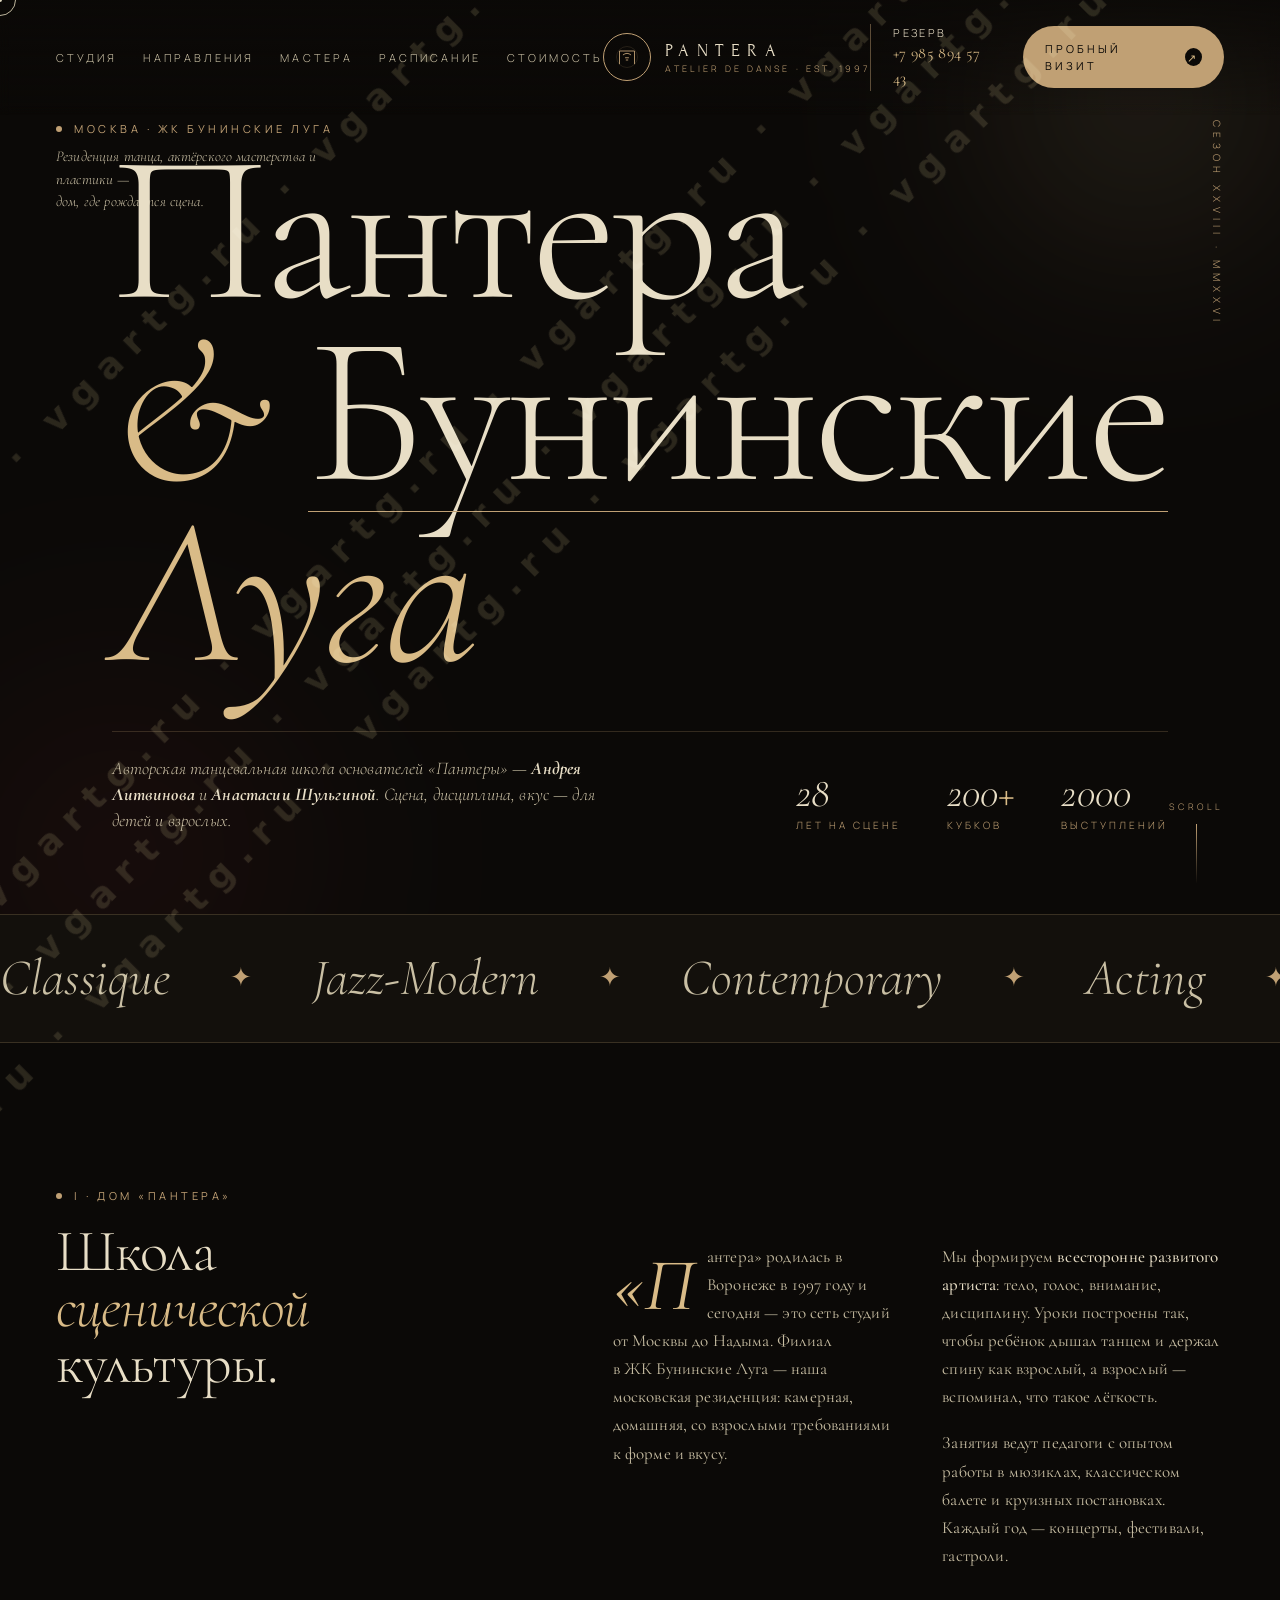
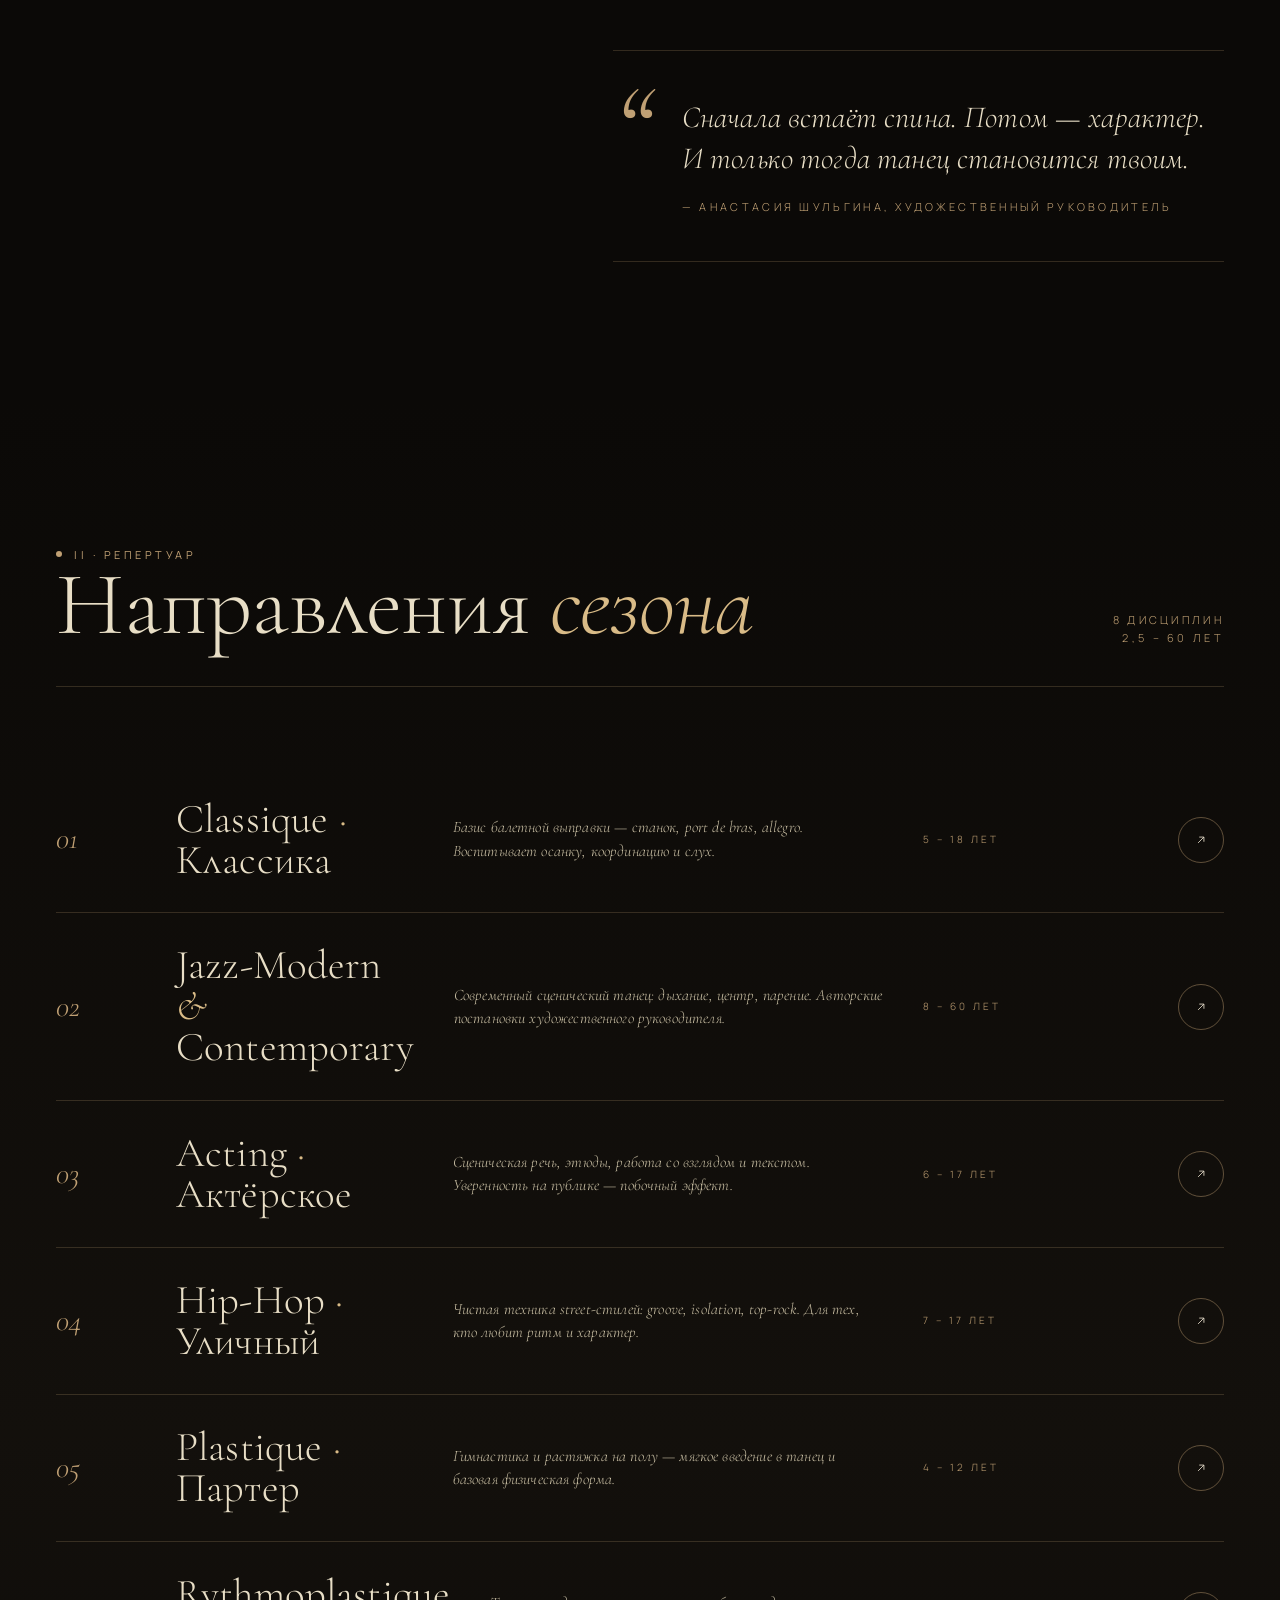
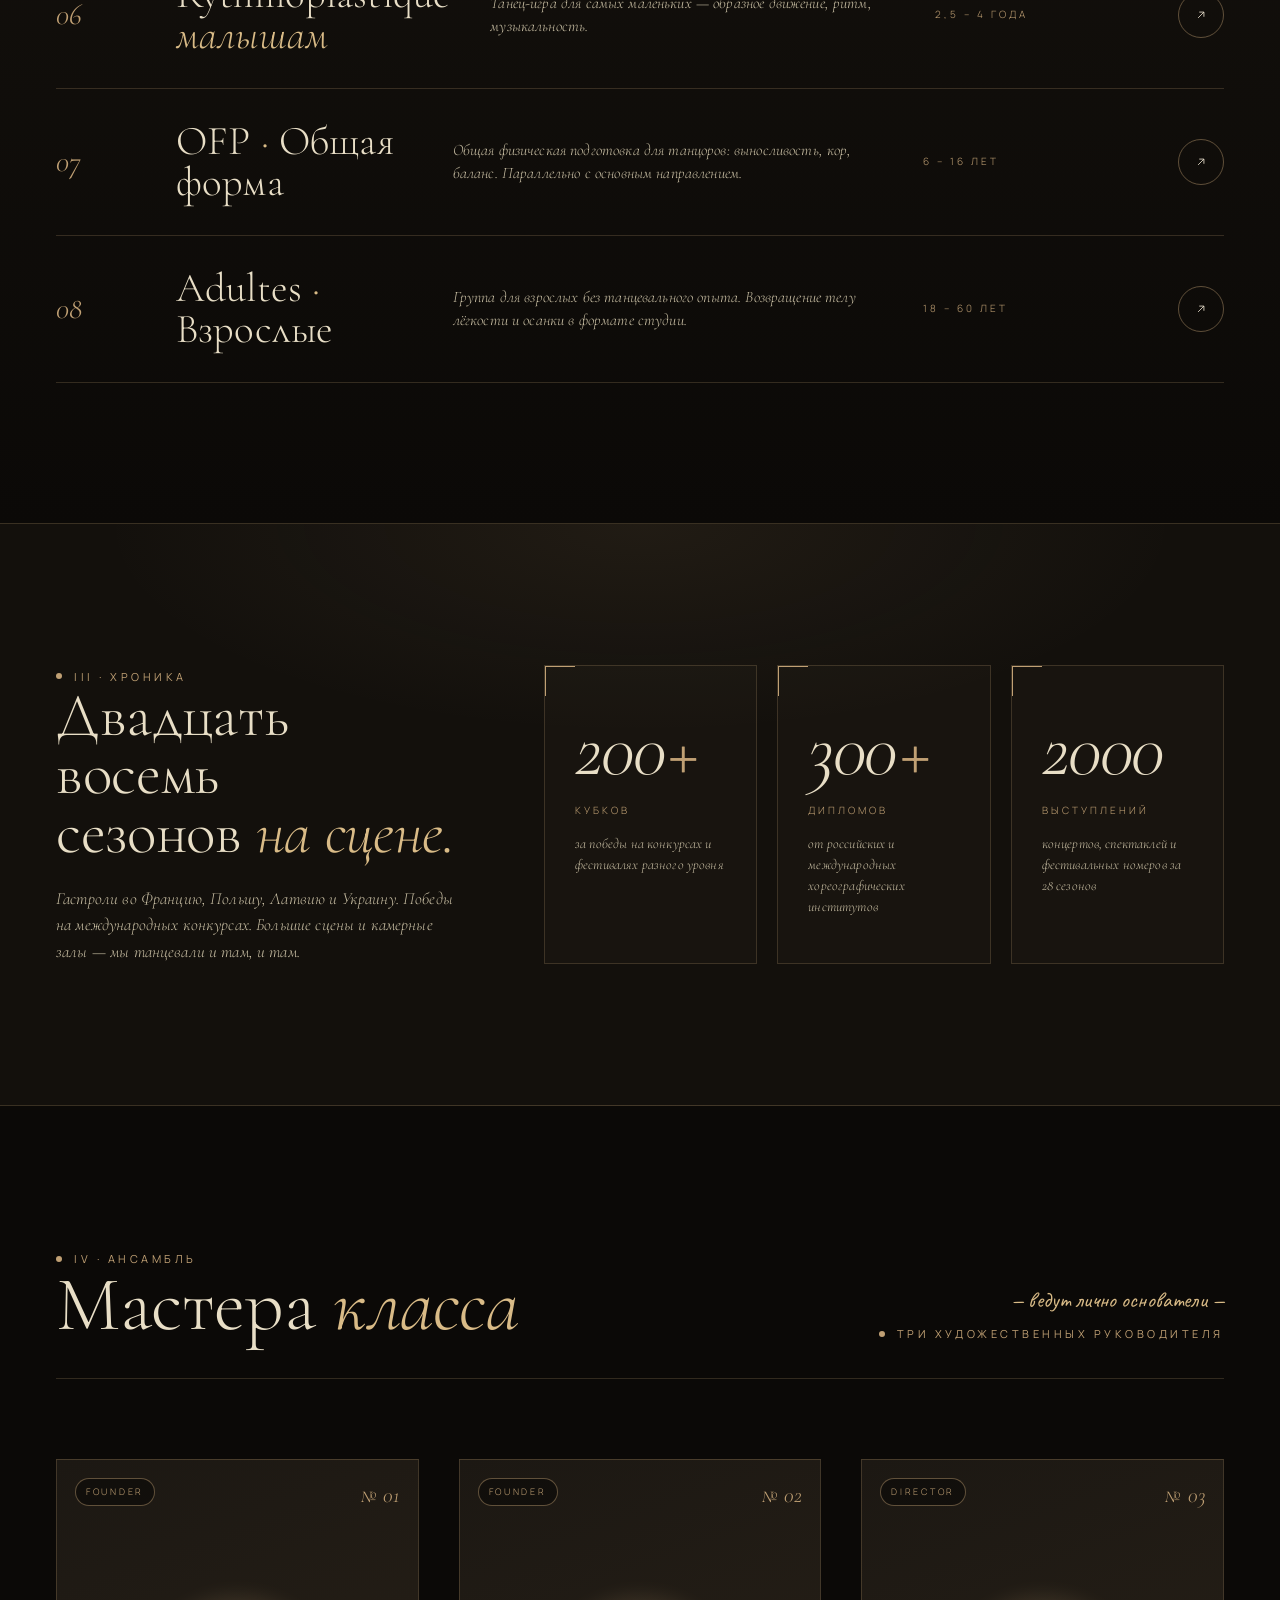
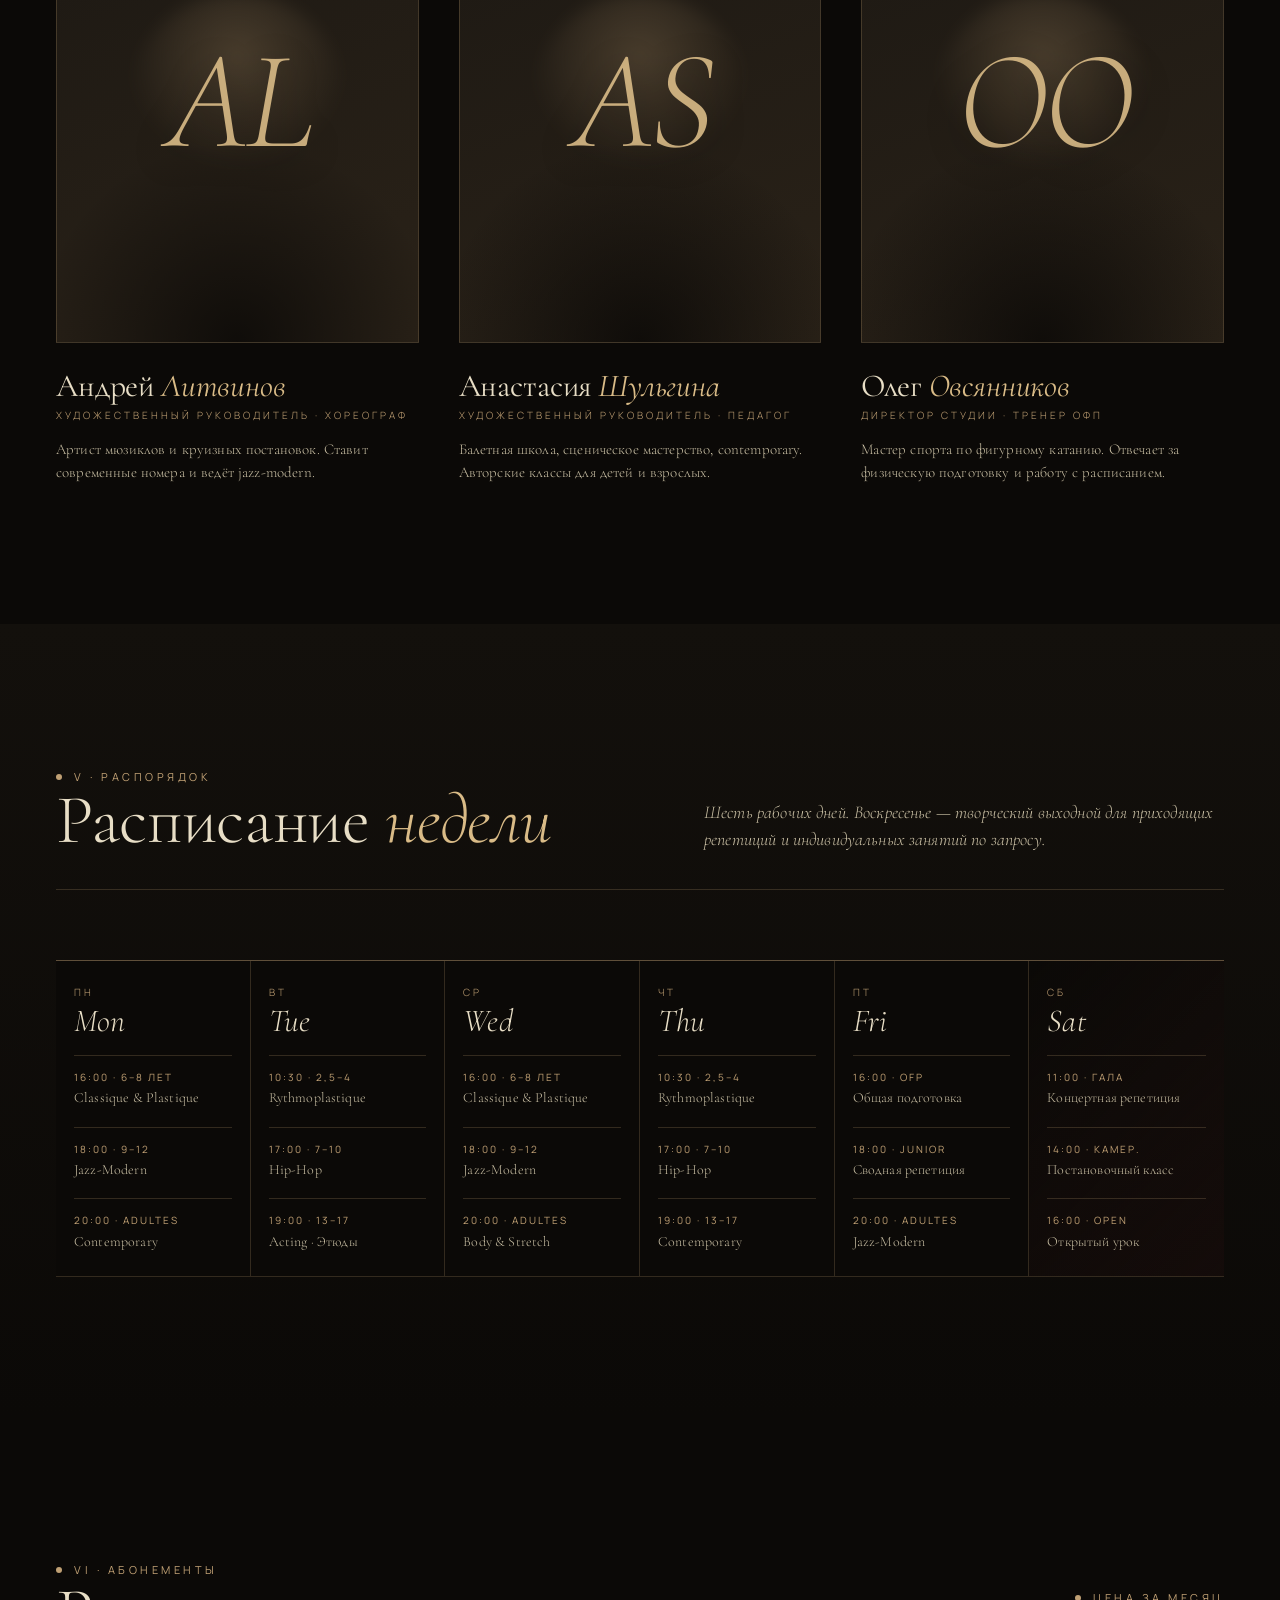
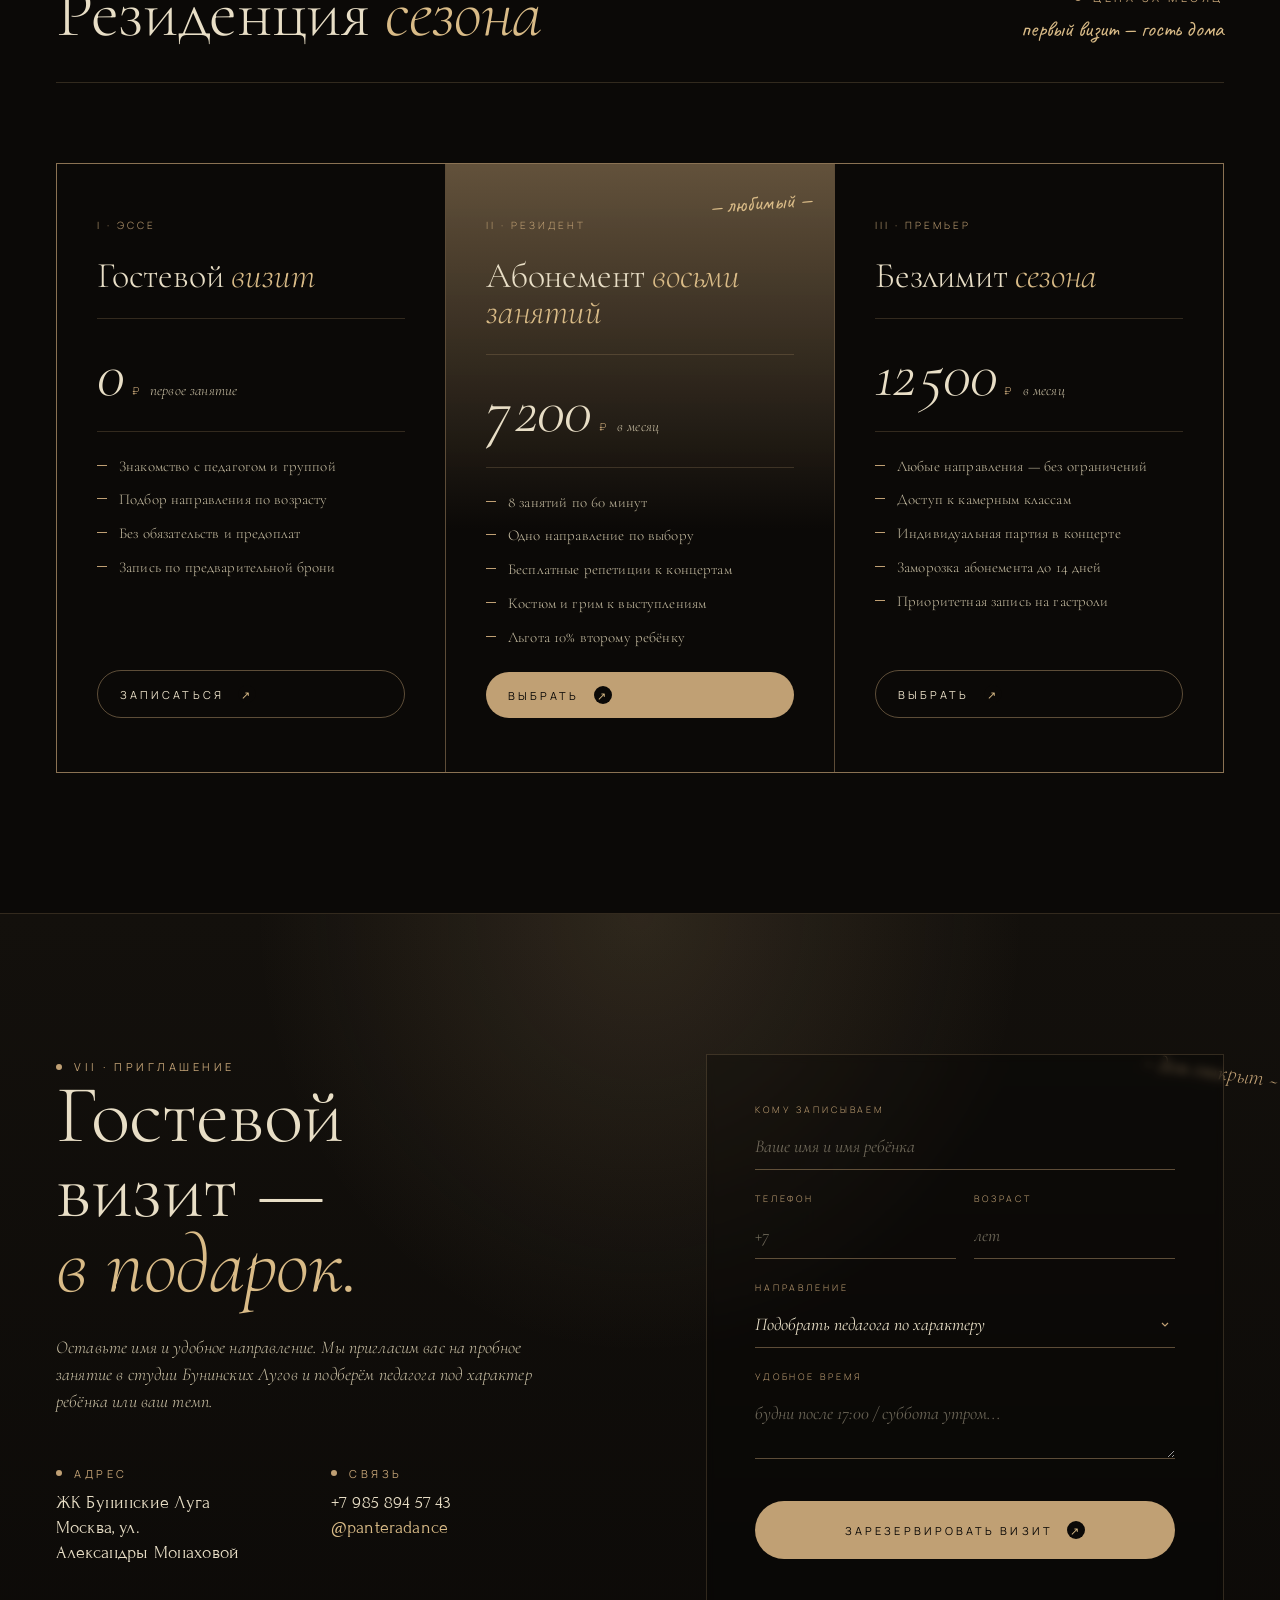
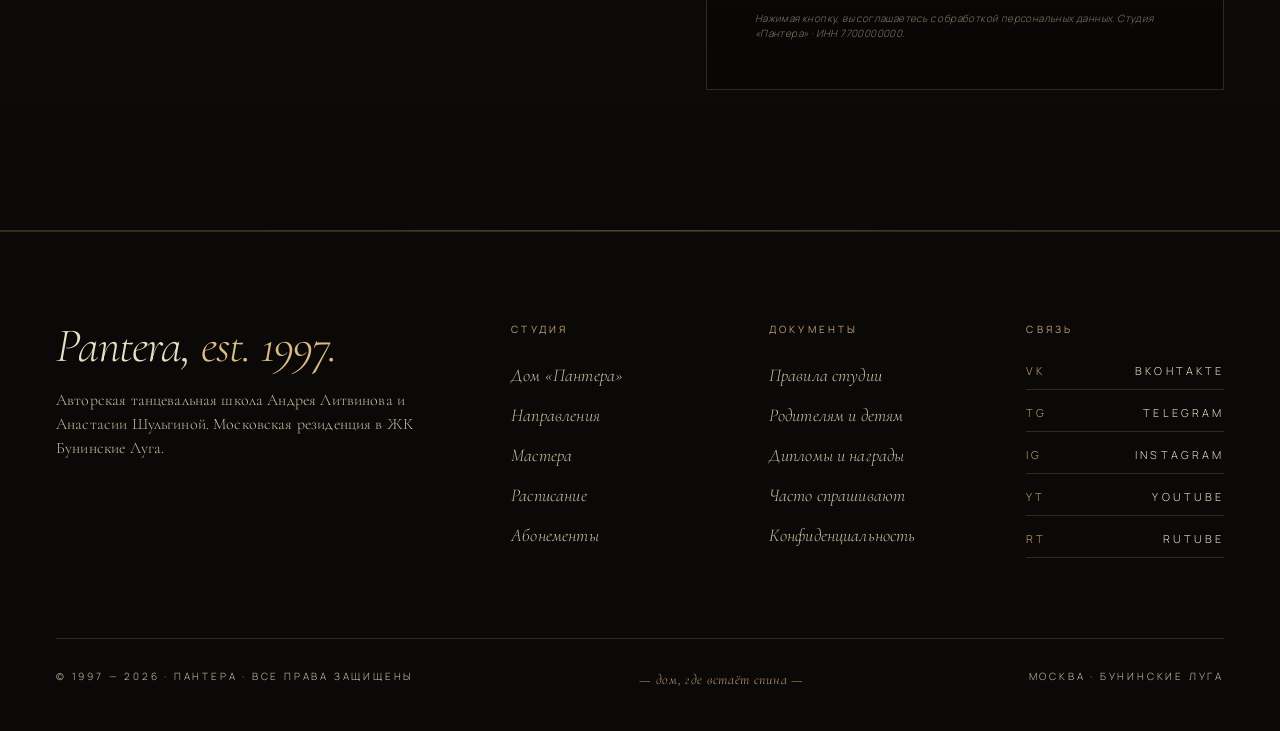
==== index.html @ b8a808a3 "Init" ====
<!doctype html>
<html lang="ru">
<head>
<meta charset="utf-8" />
<meta name="viewport" content="width=device-width, initial-scale=1, viewport-fit=cover" />
<title>Пантера · Атеlie de Danse · Бунинские Луга</title>
<meta name="description" content="Театрально-танцевальный дом «Пантера» в ЖК Бунинские Луга. Классика, джаз-модерн, contemporary, актёрское мастерство. С 1997 года." />

<link rel="preconnect" href="https://fonts.googleapis.com">
<link rel="preconnect" href="https://fonts.gstatic.com" crossorigin>
<link href="https://fonts.googleapis.com/css2?family=Cormorant+Garamond:ital,wght@0,300;0,400;0,500;1,300;1,400;1,500&family=Forum&family=Manrope:wght@200;300;400;500;600&family=Caveat:wght@400;500&display=swap" rel="stylesheet">

<!-- === BEGIN DEMO WATERMARK === -->
<script src="demo-guard.js" defer></script>
<!-- === END DEMO WATERMARK === -->

<style>
/* ============================================
   PALETTE — Obsidian, Ivory, Antique Gold
============================================ */
:root{
  --obsidian:#0B0907;
  --night:#13100C;
  --smoke:#1C1813;
  --char:#2A2218;
  --ivory:#EFE6D2;
  --paper:#E8DEC6;
  --bone:#C9BFA4;
  --gold:#C0A074;
  --gold-deep:#8E7448;
  --gold-bright:#D9BB87;
  --oxblood:#4A1417;
  --rule:rgba(192,160,116,.22);
  --rule-strong:rgba(192,160,116,.45);
}

*{box-sizing:border-box;margin:0;padding:0}
html,body{background:var(--obsidian);color:var(--ivory);-webkit-font-smoothing:antialiased;text-rendering:optimizeLegibility}
html{scroll-behavior:smooth}
body{
  font-family:"Manrope",system-ui,sans-serif;
  font-weight:300;
  font-size:15px;
  line-height:1.55;
  letter-spacing:.01em;
  overflow-x:hidden;
  cursor:none;
}
@media (max-width: 820px){ body{ cursor:auto } }

img{max-width:100%;display:block}
a{color:inherit;text-decoration:none}
button{font:inherit;color:inherit;background:none;border:none;cursor:none}

/* ===== Custom cursor (desktop) ===== */
.cursor, .cursor-dot{position:fixed;top:0;left:0;pointer-events:none;z-index:9999;mix-blend-mode:difference;transition:transform .25s cubic-bezier(.2,.6,.2,1), width .25s, height .25s, opacity .25s}
.cursor{width:32px;height:32px;border:1px solid var(--bone);border-radius:50%;transform:translate(-50%,-50%)}
.cursor-dot{width:4px;height:4px;background:var(--paper);border-radius:50%;transform:translate(-50%,-50%)}
.cursor.is-hover{width:64px;height:64px;border-color:var(--gold-bright)}
@media (max-width: 820px){ .cursor,.cursor-dot{ display:none } }

/* ===== Theatrical noise & vignette overlays ===== */
body::before{
  content:"";position:fixed;inset:0;pointer-events:none;z-index:50;
  background:
    radial-gradient(120% 80% at 50% 0%, transparent 55%, rgba(0,0,0,.55) 100%),
    radial-gradient(120% 80% at 50% 100%, transparent 55%, rgba(0,0,0,.45) 100%);
}
body::after{
  content:"";position:fixed;inset:-50%;pointer-events:none;z-index:51;opacity:.06;
  background-image:url("data:image/svg+xml;utf8,<svg xmlns='http://www.w3.org/2000/svg' width='220' height='220'><filter id='n'><feTurbulence type='fractalNoise' baseFrequency='0.9' numOctaves='2' stitchTiles='stitch'/><feColorMatrix values='0 0 0 0 1  0 0 0 0 1  0 0 0 0 1  0 0 0 0.5 0'/></filter><rect width='100%' height='100%' filter='url(%23n)'/></svg>");
  mix-blend-mode:overlay;
}

/* ===== Grain / light leaks ===== */
.leak{position:absolute;border-radius:50%;filter:blur(80px);pointer-events:none;opacity:.35;mix-blend-mode:screen}
.leak.l1{width:520px;height:520px;background:radial-gradient(circle, rgba(192,160,116,.45), transparent 60%);top:-160px;right:-120px}
.leak.l2{width:640px;height:640px;background:radial-gradient(circle, rgba(74,20,23,.55), transparent 60%);bottom:-260px;left:-200px;opacity:.4}

/* ===== Type ===== */
.serif{font-family:"Cormorant Garamond",serif;font-weight:300}
.forum{font-family:"Forum",serif;font-weight:400}
.script{font-family:"Caveat",cursive}
.eyebrow{
  font-family:"Manrope",sans-serif;
  font-weight:400;
  font-size:11px;
  letter-spacing:.32em;
  text-transform:uppercase;
  color:var(--gold);
}
.eyebrow .dot{display:inline-block;width:6px;height:6px;border-radius:50%;background:var(--gold);vertical-align:middle;margin:0 12px 3px 0}

h1,h2,h3,h4{font-family:"Cormorant Garamond",serif;font-weight:300;letter-spacing:-.005em;color:var(--paper)}

/* ===== Layout ===== */
.wrap{max-width:1480px;margin:0 auto;padding:0 56px}
@media (max-width: 820px){ .wrap{ padding:0 22px } }

section{position:relative;padding:140px 0}
@media (max-width: 820px){ section{ padding:88px 0 } }

/* ============================================
   NAV
============================================ */
.nav{
  position:fixed;top:0;left:0;right:0;z-index:90;
  display:grid;grid-template-columns:1fr auto 1fr;align-items:center;
  padding:24px 56px;
  background:linear-gradient(to bottom, rgba(11,9,7,.85), rgba(11,9,7,0));
  backdrop-filter:blur(6px);
  -webkit-backdrop-filter:blur(6px);
  transition:padding .4s ease, background .4s ease;
}
.nav.scrolled{padding:14px 56px;background:rgba(11,9,7,.88);border-bottom:1px solid var(--rule)}
@media (max-width:820px){ .nav{ padding:18px 22px; grid-template-columns:auto 1fr auto } .nav.scrolled{ padding:12px 22px } }

.nav-left{display:flex;align-items:center;gap:34px}
.nav-right{display:flex;align-items:center;justify-content:flex-end;gap:30px}
.nav-links{display:flex;gap:26px}
.nav-links a{font-family:"Manrope",sans-serif;font-weight:300;font-size:11px;letter-spacing:.28em;text-transform:uppercase;color:var(--bone);position:relative;padding:6px 0}
.nav-links a::after{content:"";position:absolute;left:0;right:100%;bottom:0;height:1px;background:var(--gold);transition:right .4s cubic-bezier(.2,.7,.2,1)}
.nav-links a:hover{color:var(--paper)}
.nav-links a:hover::after{right:0}
@media (max-width: 1100px){ .nav-links{ display:none } }

/* Monogram */
.brand{display:flex;align-items:center;gap:14px;justify-content:center}
.monogram{width:48px;height:48px;display:grid;place-items:center;border:1px solid var(--gold);border-radius:50%;position:relative}
.monogram svg{width:24px;height:24px}
.brand .name{display:flex;flex-direction:column;line-height:1.1}
.brand .name .a{font-family:"Forum",serif;font-size:18px;letter-spacing:.42em;color:var(--paper);text-transform:uppercase}
.brand .name .b{font-family:"Manrope",sans-serif;font-size:9px;letter-spacing:.34em;color:var(--gold);text-transform:uppercase;margin-top:3px}

.nav-tel{font-family:"Manrope",sans-serif;font-size:11px;letter-spacing:.22em;text-transform:uppercase;color:var(--paper);border-left:1px solid var(--rule-strong);padding-left:22px}
.nav-tel b{font-family:"Cormorant Garamond",serif;font-weight:400;font-size:16px;letter-spacing:.02em;display:block;color:var(--gold-bright)}
@media (max-width: 820px){ .nav-tel{ display:none } }

.cta{
  position:relative;display:inline-flex;align-items:center;gap:14px;
  padding:14px 22px;
  font-family:"Manrope",sans-serif;font-weight:400;font-size:11px;letter-spacing:.28em;text-transform:uppercase;
  color:var(--obsidian);
  background:var(--gold);
  border-radius:999px;
  overflow:hidden;
  transition:color .4s, background .4s;
}
.cta::before{content:"";position:absolute;inset:0;background:var(--paper);transform:translateY(101%);transition:transform .55s cubic-bezier(.2,.7,.2,1);z-index:0}
.cta > *{position:relative;z-index:1}
.cta:hover::before{transform:translateY(0)}
.cta .arrow{display:inline-grid;place-items:center;width:18px;height:18px;border-radius:50%;background:var(--obsidian);color:var(--gold-bright);font-size:11px}
.cta.ghost{background:transparent;color:var(--paper);border:1px solid var(--rule-strong)}
.cta.ghost::before{background:var(--gold)}
.cta.ghost:hover{color:var(--obsidian)}

/* ============================================
   HERO
============================================ */
.hero{min-height:100vh;display:grid;align-items:end;padding-bottom:80px;padding-top:140px;position:relative;overflow:hidden}
.hero-top{
  position:absolute;top:120px;left:56px;right:56px;display:flex;justify-content:space-between;gap:24px;align-items:flex-start;
}
.hero-meta{display:flex;flex-direction:column;gap:8px;max-width:280px}
.hero-meta .v{font-family:"Cormorant Garamond",serif;font-style:italic;font-size:15px;color:var(--bone);line-height:1.5}
.hero-edition{writing-mode:vertical-rl;transform:rotate(180deg);font-family:"Manrope",sans-serif;font-size:10px;letter-spacing:.5em;text-transform:uppercase;color:var(--gold);align-self:flex-start}
@media (max-width: 820px){ .hero-top{ position:static; padding:0 22px; flex-direction:column; gap:14px; margin-bottom:30px } .hero-edition{ writing-mode:horizontal-tb; transform:none } .hero{ padding-top:90px } }

.hero-title{
  font-family:"Cormorant Garamond",serif;font-weight:300;
  font-size:clamp(64px, 16.5vw, 280px);
  line-height:.86;
  letter-spacing:-.025em;
  color:var(--paper);
  position:relative;
}
.hero-title .line{display:block;position:relative}
.hero-title .it{font-style:italic;color:var(--gold-bright)}
.hero-title .amp{font-style:italic;color:var(--gold);font-size:.7em;display:inline-block;transform:translateY(.06em)}
.hero-title .underline{position:relative;display:inline-block}
.hero-title .underline::after{
  content:"";position:absolute;left:0;right:0;bottom:-.04em;height:1px;background:var(--gold);
  transform:scaleX(0);transform-origin:left;animation:underline 1.6s 1.2s cubic-bezier(.2,.7,.2,1) forwards;
}
@keyframes underline{to{transform:scaleX(1)}}

.hero-sub{
  display:flex;flex-wrap:wrap;justify-content:space-between;align-items:flex-end;gap:40px;
  margin-top:46px;border-top:1px solid var(--rule);padding-top:24px;
}
.hero-sub p{font-family:"Cormorant Garamond",serif;font-style:italic;font-size:clamp(17px, 1.4vw, 21px);color:var(--bone);max-width:520px;line-height:1.45}
.hero-stats{display:flex;gap:46px;align-items:flex-start}
.hero-stat{display:flex;flex-direction:column;gap:4px;align-items:flex-start}
.hero-stat .n{font-family:"Cormorant Garamond",serif;font-style:italic;font-weight:300;font-size:42px;color:var(--paper);line-height:1}
.hero-stat .l{font-family:"Manrope",sans-serif;font-size:10px;letter-spacing:.3em;text-transform:uppercase;color:var(--gold)}

/* Floating ornament + scroll indicator */
.scroll-ind{position:absolute;bottom:30px;right:56px;display:flex;flex-direction:column;align-items:center;gap:10px;color:var(--gold);font-family:"Manrope",sans-serif;font-size:9px;letter-spacing:.4em;text-transform:uppercase}
.scroll-ind .l{width:1px;height:60px;background:linear-gradient(to bottom, var(--gold) 0%, transparent 100%);position:relative;overflow:hidden}
.scroll-ind .l::before{content:"";position:absolute;top:-30%;left:0;width:1px;height:30%;background:var(--paper);animation:scrollline 2.2s infinite}
@keyframes scrollline{0%{top:-30%}100%{top:120%}}
@media (max-width: 820px){ .scroll-ind{ display:none } }

/* Reveal staggers */
.reveal{opacity:0;transform:translateY(28px);transition:opacity 1.1s cubic-bezier(.2,.7,.2,1), transform 1.1s cubic-bezier(.2,.7,.2,1)}
.reveal.is-in{opacity:1;transform:none}
.reveal[data-delay="1"]{transition-delay:.1s}
.reveal[data-delay="2"]{transition-delay:.22s}
.reveal[data-delay="3"]{transition-delay:.36s}
.reveal[data-delay="4"]{transition-delay:.5s}
.reveal[data-delay="5"]{transition-delay:.64s}

.split .ch{display:inline-block;opacity:0;transform:translateY(.7em) rotate(4deg);transition:opacity .9s cubic-bezier(.2,.7,.2,1), transform .9s cubic-bezier(.2,.7,.2,1)}
.split.is-in .ch{opacity:1;transform:none}

/* ============================================
   MARQUEE
============================================ */
.marquee{
  padding:24px 0;border-top:1px solid var(--rule);border-bottom:1px solid var(--rule);
  overflow:hidden;display:flex;gap:60px;
  background:var(--night);
}
.marquee-track{display:flex;gap:60px;animation:scroll 38s linear infinite;flex-shrink:0;padding-right:60px}
.marquee span{font-family:"Cormorant Garamond",serif;font-style:italic;font-size:clamp(28px, 4vw, 56px);color:var(--bone);white-space:nowrap}
.marquee span::after{content:"✦";display:inline-block;margin-left:60px;color:var(--gold);font-style:normal;font-size:.5em;transform:translateY(-.3em)}
@keyframes scroll{to{transform:translateX(-50%)}}

/* ============================================
   ABOUT
============================================ */
.about{display:grid;grid-template-columns:1fr 1.4fr;gap:120px;align-items:start}
@media (max-width: 1100px){ .about{ grid-template-columns:1fr; gap:50px } }
.about-label{position:sticky;top:140px}
.about h2{
  font-size:clamp(34px, 4.6vw, 76px);line-height:.95;letter-spacing:-.015em;
  margin-top:18px;color:var(--paper);
}
.about h2 .it{font-style:italic;color:var(--gold-bright)}
.about-cols{display:grid;grid-template-columns:1fr 1fr;gap:48px;margin-top:60px}
.about-cols p{font-family:"Cormorant Garamond",serif;font-weight:400;font-size:17px;line-height:1.65;color:var(--bone)}
.about-cols p strong{color:var(--paper);font-weight:500}
.about-cols p + p{margin-top:18px}
.dropcap::first-letter{
  font-family:"Cormorant Garamond",serif;font-style:italic;font-size:74px;line-height:.85;
  color:var(--gold-bright);float:left;margin:8px 12px -4px 0;padding-top:4px;
}
@media (max-width: 820px){ .about-cols{ grid-template-columns:1fr; gap:24px } }

.about-quote{
  margin-top:80px;padding:46px 0;border-top:1px solid var(--rule);border-bottom:1px solid var(--rule);
  display:grid;grid-template-columns:auto 1fr;gap:30px;align-items:center;
}
.quote-mark{font-family:"Cormorant Garamond",serif;font-style:italic;font-size:120px;line-height:.5;color:var(--gold);align-self:start}
.about-quote p{font-family:"Cormorant Garamond",serif;font-style:italic;font-weight:300;font-size:clamp(22px, 2.4vw, 34px);line-height:1.35;color:var(--paper)}
.about-quote cite{display:block;margin-top:18px;font-style:normal;font-family:"Manrope",sans-serif;font-size:11px;letter-spacing:.3em;text-transform:uppercase;color:var(--gold)}

/* ============================================
   DIRECTIONS
============================================ */
.dir{background:linear-gradient(to bottom, var(--obsidian) 0%, var(--night) 60%, var(--obsidian) 100%)}
.dir-head{display:grid;grid-template-columns:1fr auto;gap:30px;align-items:end;margin-bottom:80px;border-bottom:1px solid var(--rule);padding-bottom:40px}
.dir-head h2{font-size:clamp(48px, 7vw, 120px);line-height:.9;color:var(--paper)}
.dir-head h2 .it{font-style:italic;color:var(--gold-bright)}
.dir-head .meta{font-family:"Manrope",sans-serif;font-size:11px;letter-spacing:.3em;text-transform:uppercase;color:var(--gold);text-align:right}
@media (max-width: 820px){ .dir-head{ grid-template-columns:1fr } .dir-head .meta{ text-align:left } }

.dir-list{display:flex;flex-direction:column;gap:0}
.dir-item{
  display:grid;grid-template-columns:80px 1.1fr 2fr 1fr auto;gap:40px;align-items:center;
  padding:32px 0;border-bottom:1px solid var(--rule);
  position:relative;transition:padding .5s cubic-bezier(.2,.7,.2,1);
}
.dir-item::before{
  content:"";position:absolute;left:0;right:0;top:0;bottom:0;
  background:linear-gradient(90deg, rgba(192,160,116,.04), rgba(192,160,116,0) 50%);
  opacity:0;transition:opacity .55s;
  pointer-events:none;
}
.dir-item:hover{padding-left:24px}
.dir-item:hover::before{opacity:1}
.dir-num{font-family:"Cormorant Garamond",serif;font-style:italic;font-size:30px;color:var(--gold)}
.dir-name{font-family:"Cormorant Garamond",serif;font-size:clamp(28px, 3.2vw, 48px);font-weight:300;color:var(--paper);line-height:1}
.dir-name .it{font-style:italic;color:var(--gold-bright)}
.dir-desc{font-family:"Cormorant Garamond",serif;font-style:italic;color:var(--bone);font-size:16px;line-height:1.45}
.dir-age{font-family:"Manrope",sans-serif;font-size:10px;letter-spacing:.3em;text-transform:uppercase;color:var(--gold)}
.dir-arrow{width:46px;height:46px;border:1px solid var(--rule-strong);border-radius:50%;display:grid;place-items:center;transition:background .4s, color .4s, border-color .4s}
.dir-item:hover .dir-arrow{background:var(--gold);color:var(--obsidian);border-color:var(--gold)}
.dir-arrow svg{width:14px;height:14px;transition:transform .4s}
.dir-item:hover .dir-arrow svg{transform:translate(2px,-2px)}
@media (max-width: 1100px){ .dir-item{ grid-template-columns:50px 1fr auto; gap:20px } .dir-desc, .dir-age{ display:none } }

/* ============================================
   STATS / ACHIEVEMENTS
============================================ */
.stats{
  background:
    radial-gradient(70% 60% at 50% 0%, rgba(192,160,116,.08), transparent 60%),
    var(--night);
  border-top:1px solid var(--rule);border-bottom:1px solid var(--rule);
}
.stats-inner{display:grid;grid-template-columns:1.2fr 2fr;gap:80px;align-items:center}
.stats-inner h2{font-size:clamp(36px, 4.8vw, 78px);line-height:.95;color:var(--paper)}
.stats-inner h2 .it{font-style:italic;color:var(--gold-bright)}
.stats-grid{display:grid;grid-template-columns:repeat(3,1fr);gap:20px}
.stat{padding:46px 30px;border:1px solid var(--rule);background:rgba(192,160,116,.025);position:relative;overflow:hidden}
.stat::before{content:"";position:absolute;top:0;left:0;width:30px;height:1px;background:var(--gold)}
.stat::after{content:"";position:absolute;top:0;left:0;width:1px;height:30px;background:var(--gold)}
.stat .n{font-family:"Cormorant Garamond",serif;font-style:italic;font-weight:300;font-size:clamp(54px, 6vw, 92px);line-height:1;color:var(--paper);letter-spacing:-.02em}
.stat .plus{color:var(--gold);margin-left:4px}
.stat .l{margin-top:14px;font-family:"Manrope",sans-serif;font-size:10px;letter-spacing:.3em;text-transform:uppercase;color:var(--gold)}
.stat .d{margin-top:14px;font-family:"Cormorant Garamond",serif;font-style:italic;color:var(--bone);font-size:14px;line-height:1.5}
@media (max-width: 1100px){ .stats-inner{ grid-template-columns:1fr } .stats-grid{ grid-template-columns:1fr } }

/* ============================================
   ENSEMBLE / MASTERS
============================================ */
.ens-head{display:flex;justify-content:space-between;align-items:flex-end;gap:30px;margin-bottom:80px;border-bottom:1px solid var(--rule);padding-bottom:36px}
.ens-head h2{font-size:clamp(48px, 6vw, 96px);line-height:.95;color:var(--paper)}
.ens-head h2 .it{font-style:italic;color:var(--gold-bright)}
.ens-head .right{text-align:right}
.ens-head .script{color:var(--gold-bright);font-size:22px}

.ens-grid{display:grid;grid-template-columns:repeat(3,1fr);gap:40px}
.master{position:relative}
.master .frame{
  aspect-ratio:3/4;border:1px solid var(--rule);background:linear-gradient(160deg, var(--smoke), var(--char));
  display:grid;place-items:center;overflow:hidden;position:relative;
  transition:border-color .55s;
}
.master:hover .frame{border-color:var(--gold)}
.master .frame::after{
  content:"";position:absolute;inset:0;
  background:radial-gradient(80% 60% at 50% 100%, rgba(11,9,7,.85), transparent 70%);
}
.master .silhouette{width:60%;aspect-ratio:1;border-radius:50%;background:radial-gradient(circle at 50% 30%, var(--gold) 0%, transparent 60%);opacity:.25;filter:blur(8px)}
.master .initials{
  position:absolute;inset:0;display:grid;place-items:center;
  font-family:"Cormorant Garamond",serif;font-style:italic;font-weight:300;font-size:140px;color:var(--gold-bright);opacity:.9;letter-spacing:-.04em;
  text-shadow:0 8px 40px rgba(0,0,0,.5);
}
.master .badge{position:absolute;top:18px;left:18px;font-family:"Manrope",sans-serif;font-size:9px;letter-spacing:.3em;text-transform:uppercase;color:var(--gold);border:1px solid var(--rule-strong);padding:6px 10px;border-radius:999px;background:rgba(11,9,7,.6)}
.master .num{position:absolute;top:18px;right:18px;font-family:"Cormorant Garamond",serif;font-style:italic;font-size:22px;color:var(--gold)}
.master h3{font-family:"Cormorant Garamond",serif;font-weight:400;font-size:32px;line-height:1.05;margin-top:26px;color:var(--paper)}
.master h3 .it{font-style:italic;color:var(--gold-bright)}
.master .role{margin-top:6px;font-family:"Manrope",sans-serif;font-size:10px;letter-spacing:.3em;text-transform:uppercase;color:var(--gold)}
.master p{margin-top:14px;font-family:"Cormorant Garamond",serif;font-size:15px;line-height:1.55;color:var(--bone)}
@media (max-width: 1100px){ .ens-grid{ grid-template-columns:1fr 1fr } }
@media (max-width: 720px){ .ens-grid{ grid-template-columns:1fr } }

/* ============================================
   SCHEDULE
============================================ */
.sch{background:linear-gradient(to bottom, var(--night), var(--obsidian))}
.sch-head{display:grid;grid-template-columns:1fr 1fr;gap:60px;align-items:end;margin-bottom:70px;border-bottom:1px solid var(--rule);padding-bottom:36px}
.sch-head h2{font-size:clamp(40px, 5.4vw, 86px);line-height:.95;color:var(--paper)}
.sch-head h2 .it{font-style:italic;color:var(--gold-bright)}
.sch-head .intro{font-family:"Cormorant Garamond",serif;font-style:italic;font-size:18px;color:var(--bone);max-width:520px;justify-self:end;line-height:1.5}
@media (max-width: 820px){ .sch-head{ grid-template-columns:1fr } .sch-head .intro{ justify-self:start } }

.sch-table{display:grid;grid-template-columns:repeat(6,1fr);border-top:1px solid var(--rule-strong)}
.sch-day{padding:24px 18px;border-right:1px solid var(--rule);border-bottom:1px solid var(--rule);min-height:300px;background:var(--obsidian);position:relative}
.sch-day:last-child{border-right:none}
.sch-day .dow{font-family:"Manrope",sans-serif;font-size:10px;letter-spacing:.3em;text-transform:uppercase;color:var(--gold)}
.sch-day .date{font-family:"Cormorant Garamond",serif;font-style:italic;font-size:32px;color:var(--paper);margin-top:4px;line-height:1}
.sch-day .slot{margin-top:18px;padding-top:14px;border-top:1px solid var(--rule);font-family:"Cormorant Garamond",serif;font-size:14px;color:var(--bone);line-height:1.45}
.sch-day .slot:hover{color:var(--paper)}
.sch-day .slot .t{display:block;font-family:"Manrope",sans-serif;font-weight:400;font-size:10px;letter-spacing:.2em;color:var(--gold);text-transform:uppercase;margin-bottom:4px}
.sch-day.sat{background:linear-gradient(135deg, var(--obsidian), rgba(74,20,23,.12))}
@media (max-width: 1100px){ .sch-table{ grid-template-columns:repeat(2,1fr) } .sch-day{ min-height:auto } }

/* ============================================
   PRICING
============================================ */
.price-head{display:flex;justify-content:space-between;align-items:flex-end;gap:30px;margin-bottom:80px;border-bottom:1px solid var(--rule);padding-bottom:36px}
.price-head h2{font-size:clamp(40px, 5.4vw, 86px);line-height:.95;color:var(--paper)}
.price-head h2 .it{font-style:italic;color:var(--gold-bright)}

.price-grid{display:grid;grid-template-columns:repeat(3,1fr);gap:1px;background:var(--rule-strong);border:1px solid var(--rule-strong)}
.price-card{background:var(--obsidian);padding:54px 40px;display:flex;flex-direction:column;gap:24px;position:relative;transition:background .5s}
.price-card:hover{background:var(--night)}
.price-card.feature{background:linear-gradient(180deg, rgba(192,160,116,.06), var(--obsidian) 60%)}
.price-card .tag{font-family:"Manrope",sans-serif;font-size:10px;letter-spacing:.3em;text-transform:uppercase;color:var(--gold)}
.price-card h3{font-family:"Cormorant Garamond",serif;font-weight:300;font-size:36px;color:var(--paper);line-height:1}
.price-card h3 .it{font-style:italic;color:var(--gold-bright)}
.price-card .amt{display:flex;align-items:baseline;gap:8px;border-top:1px solid var(--rule);border-bottom:1px solid var(--rule);padding:24px 0}
.price-card .amt .n{font-family:"Cormorant Garamond",serif;font-style:italic;font-weight:300;font-size:64px;color:var(--paper);line-height:1;letter-spacing:-.02em}
.price-card .amt .c{font-family:"Manrope",sans-serif;font-size:11px;letter-spacing:.3em;text-transform:uppercase;color:var(--gold)}
.price-card .amt .per{font-family:"Cormorant Garamond",serif;font-style:italic;color:var(--bone);font-size:15px}
.price-card ul{list-style:none;display:flex;flex-direction:column;gap:12px}
.price-card li{font-family:"Cormorant Garamond",serif;font-size:15px;color:var(--bone);padding-left:22px;position:relative;line-height:1.45}
.price-card li::before{content:"";position:absolute;left:0;top:.6em;width:10px;height:1px;background:var(--gold)}
.price-card .ribbon{position:absolute;top:22px;right:22px;font-family:"Caveat",cursive;color:var(--gold-bright);font-size:22px;transform:rotate(-4deg)}
@media (max-width: 1100px){ .price-grid{ grid-template-columns:1fr } }

/* ============================================
   TRIAL / CTA
============================================ */
.trial{
  position:relative;overflow:hidden;
  background:
    radial-gradient(50% 80% at 50% 0%, rgba(192,160,116,.16), transparent 60%),
    linear-gradient(180deg, var(--night), var(--obsidian));
  border-top:1px solid var(--rule);border-bottom:1px solid var(--rule);
}
.trial-inner{display:grid;grid-template-columns:1.1fr 1fr;gap:80px;align-items:start;position:relative}
.trial h2{font-size:clamp(48px, 6.4vw, 110px);line-height:.92;color:var(--paper)}
.trial h2 .it{font-style:italic;color:var(--gold-bright);display:block}
.trial p{font-family:"Cormorant Garamond",serif;font-style:italic;font-size:18px;color:var(--bone);margin-top:30px;line-height:1.5;max-width:480px}
.trial .corner{position:absolute;font-family:"Cormorant Garamond",serif;font-style:italic;color:var(--gold);font-size:22px}
.trial .corner.tr{top:0;right:0;transform:rotate(8deg)}

form.book{
  background:rgba(0,0,0,.25);border:1px solid var(--rule);padding:48px;display:flex;flex-direction:column;gap:22px;
  backdrop-filter:blur(4px);
}
form.book .row{display:grid;grid-template-columns:1fr 1fr;gap:18px}
form.book label{font-family:"Manrope",sans-serif;font-size:9px;letter-spacing:.32em;text-transform:uppercase;color:var(--gold);display:block;margin-bottom:8px}
form.book input, form.book select, form.book textarea{
  width:100%;background:transparent;border:none;border-bottom:1px solid var(--rule-strong);
  padding:10px 0 12px;color:var(--paper);
  font-family:"Cormorant Garamond",serif;font-size:18px;font-style:italic;font-weight:400;
  outline:none;cursor:none;transition:border-color .4s;
}
form.book input:focus, form.book select:focus, form.book textarea:focus{border-color:var(--gold-bright)}
form.book input::placeholder, form.book textarea::placeholder{color:var(--bone);opacity:.5;font-style:italic}
form.book select{appearance:none;-webkit-appearance:none;background-image:url("data:image/svg+xml;utf8,<svg xmlns='http://www.w3.org/2000/svg' width='12' height='12' viewBox='0 0 12 12'><path d='M3 4l3 3 3-3' fill='none' stroke='%23C0A074' stroke-width='1.2'/></svg>");background-repeat:no-repeat;background-position:right 4px center}
form.book select option{background:var(--obsidian);color:var(--paper)}
form.book textarea{min-height:60px;resize:vertical}
form.book .submit{margin-top:14px;justify-self:start;align-self:flex-start;width:100%;justify-content:center;padding:20px 26px}
form.book .legal{font-family:"Manrope",sans-serif;font-size:10px;color:var(--bone);opacity:.6;line-height:1.5;letter-spacing:.04em}
@media (max-width: 1100px){ .trial-inner{ grid-template-columns:1fr } form.book{ padding:30px } form.book .row{ grid-template-columns:1fr } }

/* ============================================
   FOOTER
============================================ */
footer{padding:90px 0 40px;border-top:1px solid var(--rule);background:var(--obsidian);position:relative}
.foot-grid{display:grid;grid-template-columns:2fr 1fr 1fr 1fr;gap:60px;margin-bottom:80px}
.foot-grid h4{font-family:"Manrope",sans-serif;font-weight:400;font-size:10px;letter-spacing:.32em;text-transform:uppercase;color:var(--gold);margin-bottom:24px}
.foot-grid ul{list-style:none;display:flex;flex-direction:column;gap:12px}
.foot-grid a{font-family:"Cormorant Garamond",serif;font-style:italic;color:var(--bone);font-size:18px;transition:color .35s}
.foot-grid a:hover{color:var(--gold-bright)}
.foot-grid .col-1 .word{font-family:"Cormorant Garamond",serif;font-style:italic;font-weight:300;font-size:48px;color:var(--paper);line-height:1;letter-spacing:-.02em}
.foot-grid .col-1 p{font-family:"Cormorant Garamond",serif;font-size:16px;color:var(--bone);margin-top:18px;max-width:380px;line-height:1.5}
.foot-grid .social{display:flex;flex-direction:column;gap:14px}
.foot-grid .social a{display:flex;justify-content:space-between;align-items:center;border-bottom:1px solid var(--rule);padding-bottom:10px;font-style:normal;font-family:"Manrope",sans-serif;font-size:11px;letter-spacing:.28em;text-transform:uppercase;color:var(--paper)}
.foot-grid .social a span{color:var(--gold)}
.foot-bottom{display:flex;justify-content:space-between;gap:30px;padding-top:30px;border-top:1px solid var(--rule);font-family:"Manrope",sans-serif;font-size:10px;letter-spacing:.28em;text-transform:uppercase;color:var(--bone)}
.foot-bottom .ornament{color:var(--gold);font-family:"Cormorant Garamond",serif;font-style:italic;letter-spacing:.05em;text-transform:none;font-size:14px}
@media (max-width: 1100px){ .foot-grid{ grid-template-columns:1fr 1fr; gap:40px } }
@media (max-width: 700px){ .foot-grid{ grid-template-columns:1fr } .foot-bottom{ flex-direction:column; gap:12px } }

/* ============================================
   UTILITIES
============================================ */
.rule{height:1px;background:var(--rule);margin:0}
.gold{color:var(--gold-bright)}
.line-vert{width:1px;height:60px;background:var(--gold);margin:30px auto}

/* Selection */
::selection{background:var(--gold);color:var(--obsidian)}

/* Scroll-tied parallax helper class via JS */
.parallax{will-change:transform}

/* === BEGIN DEMO WATERMARK (vgartg.ru) === */
/* Demo watermark — diagonal "vgartg.ru" ribbons.
   Tamper-resistant: pseudo-elements on html+body cannot be deleted via the
   Elements panel. Paired with demo-guard.js which re-injects styles on
   override attempts. Strip via the `demo-watermark-remove` skill, or by
   removing this block + demo-guard.js + the <script> tag in the HTML head. */

html::before, html::after,
body::before, body::after{
  content: "vgartg.ru · vgartg.ru · vgartg.ru · vgartg.ru · vgartg.ru · vgartg.ru · vgartg.ru · vgartg.ru · vgartg.ru · vgartg.ru · vgartg.ru · vgartg.ru · vgartg.ru · vgartg.ru · vgartg.ru · vgartg.ru" !important;
  position: fixed !important;
  top: 50% !important;
  left: 50% !important;
  width: 300vmax !important;
  height: auto !important;
  margin: 0 !important;
  padding: 0 !important;
  display: block !important;
  visibility: visible !important;
  opacity: .13 !important;
  text-align: center !important;
  font-family: "Unbounded", "Onest", system-ui, sans-serif !important;
  font-weight: 800 !important;
  font-size: clamp(26px, 2.8vmax, 44px) !important;
  line-height: 1 !important;
  letter-spacing: .35em !important;
  text-transform: lowercase !important;
  color: #FFE9A8 !important;
  background: transparent !important;
  white-space: nowrap !important;
  overflow: visible !important;
  pointer-events: none !important;
  user-select: none !important;
  -webkit-user-select: none !important;
  z-index: 2147483646 !important;
  transform-origin: center center !important;
  mix-blend-mode: screen !important;
  text-shadow: none !important;
  clip-path: none !important;
  filter: none !important;
}

html::before{ transform: translate(-50%, -50%) rotate(-45deg) translate(0, -34vmax) !important; }
html::after { transform: translate(-50%, -50%) rotate(-45deg) translate(0, -11vmax) !important; }
body::before{ transform: translate(-50%, -50%) rotate(-45deg) translate(0,  11vmax) !important; }
body::after { transform: translate(-50%, -50%) rotate(-45deg) translate(0,  34vmax) !important; }

@media print{
  html::before, html::after, body::before, body::after{
    opacity: .35 !important;
    color: #FFD24A !important;
    mix-blend-mode: normal !important;
  }
}
/* === END DEMO WATERMARK === */
</style>
</head>
<body>

<!-- Custom cursor -->
<div class="cursor" id="cursor"></div>
<div class="cursor-dot" id="cursorDot"></div>

<!-- ===== NAV ===== -->
<nav class="nav" id="nav">
  <div class="nav-left">
    <div class="nav-links">
      <a href="#about">Студия</a>
      <a href="#directions">Направления</a>
      <a href="#masters">Мастера</a>
      <a href="#schedule">Расписание</a>
      <a href="#pricing">Стоимость</a>
    </div>
  </div>

  <a href="#top" class="brand">
    <div class="monogram" aria-hidden="true">
      <svg viewBox="0 0 32 32" fill="none">
        <!-- Stylised "П" / panther mark -->
        <path d="M6 25 V8 H26 V25 M11 13 Q16 9 21 13 M14 17 h4 M15 20 h2" stroke="#C0A074" stroke-width="1.2" stroke-linecap="round" fill="none"/>
        <circle cx="16" cy="16" r="14" stroke="#C0A074" stroke-width=".5" opacity=".4"/>
      </svg>
    </div>
    <div class="name">
      <span class="a">Pantera</span>
      <span class="b">Atelier de Danse · est. 1997</span>
    </div>
  </a>

  <div class="nav-right">
    <div class="nav-tel">
      <span>Резерв</span>
      <b>+7 985 894 57 43</b>
    </div>
    <a href="#trial" class="cta">
      <span>Пробный визит</span>
      <span class="arrow">↗</span>
    </a>
  </div>
</nav>

<!-- ===== HERO ===== -->
<header class="hero" id="top">
  <div class="leak l1"></div>
  <div class="leak l2"></div>

  <div class="hero-top">
    <div class="hero-meta reveal" data-delay="1">
      <span class="eyebrow"><span class="dot"></span>Москва · ЖК Бунинские Луга</span>
      <span class="v">Резиденция танца, актёрского мастерства и пластики &mdash;<br>дом, где рождается сцена.</span>
    </div>
    <div class="hero-edition reveal" data-delay="2">Сезон XXVIII · MMXXVI</div>
  </div>

  <div class="wrap">
    <h1 class="hero-title">
      <span class="line reveal" data-delay="1">Пантера</span>
      <span class="line reveal" data-delay="2"><span class="it">&amp;&nbsp;</span><span class="underline">Бунинские</span></span>
      <span class="line reveal" data-delay="3"><span class="it">Луга</span></span>
    </h1>

    <div class="hero-sub reveal" data-delay="4">
      <p>Авторская танцевальная школа основателей &laquo;Пантеры&raquo; — <strong style="color:var(--paper)">Андрея Литвинова</strong> и <strong style="color:var(--paper)">Анастасии Шульгиной</strong>. Сцена, дисциплина, вкус — для детей и взрослых.</p>
      <div class="hero-stats">
        <div class="hero-stat"><span class="n">28</span><span class="l">лет на сцене</span></div>
        <div class="hero-stat"><span class="n">200<span class="gold">+</span></span><span class="l">кубков</span></div>
        <div class="hero-stat"><span class="n">2000</span><span class="l">выступлений</span></div>
      </div>
    </div>
  </div>

  <div class="scroll-ind"><span>Scroll</span><span class="l"></span></div>
</header>

<!-- ===== MARQUEE ===== -->
<div class="marquee" aria-hidden="true">
  <div class="marquee-track">
    <span>Classique</span><span>Jazz-Modern</span><span>Contemporary</span><span>Acting</span><span>Hip-Hop</span><span>Plastique</span><span>Gymnastique au sol</span>
  </div>
  <div class="marquee-track">
    <span>Classique</span><span>Jazz-Modern</span><span>Contemporary</span><span>Acting</span><span>Hip-Hop</span><span>Plastique</span><span>Gymnastique au sol</span>
  </div>
</div>

<!-- ===== ABOUT ===== -->
<section id="about">
  <div class="wrap about">
    <div class="about-label reveal">
      <span class="eyebrow"><span class="dot"></span>I · Дом «Пантера»</span>
      <h2>Школа<br><span class="it">сценической</span><br>культуры.</h2>
    </div>

    <div>
      <div class="about-cols">
        <p class="dropcap reveal" data-delay="1">«Пантера» родилась в Воронеже в 1997 году и сегодня — это сеть студий от Москвы до Надыма. Филиал в&nbsp;ЖК&nbsp;Бунинские&nbsp;Луга — наша московская резиденция: камерная, домашняя, со взрослыми требованиями к&nbsp;форме и&nbsp;вкусу.</p>
        <div class="reveal" data-delay="2">
          <p>Мы формируем <strong>всесторонне развитого артиста</strong>: тело, голос, внимание, дисциплину. Уроки построены так, чтобы ребёнок дышал танцем и держал спину как взрослый, а взрослый — вспоминал, что такое лёгкость.</p>
          <p>Занятия ведут педагоги с опытом работы в мюзиклах, классическом балете и круизных постановках. Каждый год &mdash; концерты, фестивали, гастроли.</p>
        </div>
      </div>

      <div class="about-quote reveal" data-delay="3">
        <span class="quote-mark">&ldquo;</span>
        <div>
          <p>Сначала встаёт спина. Потом &mdash; характер. И только тогда танец становится твоим.</p>
          <cite>— Анастасия Шульгина, художественный руководитель</cite>
        </div>
      </div>
    </div>
  </div>
</section>

<!-- ===== DIRECTIONS ===== -->
<section class="dir" id="directions">
  <div class="wrap">
    <div class="dir-head">
      <div class="reveal">
        <span class="eyebrow"><span class="dot"></span>II · Репертуар</span>
        <h2>Направления <span class="it">сезона</span></h2>
      </div>
      <div class="meta reveal" data-delay="1">8 дисциплин<br>2,5 – 60 лет</div>
    </div>

    <div class="dir-list">

      <a class="dir-item reveal" href="#trial">
        <span class="dir-num">01</span>
        <span class="dir-name">Classique <span class="it">·</span> Классика</span>
        <span class="dir-desc">Базис балетной выправки — станок, port de bras, allegro. Воспитывает осанку, координацию и слух.</span>
        <span class="dir-age">5 – 18 лет</span>
        <span class="dir-arrow"><svg viewBox="0 0 24 24" fill="none" stroke="currentColor" stroke-width="1.4"><path d="M7 17 L17 7 M9 7 H17 V15"/></svg></span>
      </a>

      <a class="dir-item reveal" data-delay="1" href="#trial">
        <span class="dir-num">02</span>
        <span class="dir-name">Jazz-Modern <span class="it">&amp;</span> Contemporary</span>
        <span class="dir-desc">Современный сценический танец: дыхание, центр, парение. Авторские постановки художественного руководителя.</span>
        <span class="dir-age">8 – 60 лет</span>
        <span class="dir-arrow"><svg viewBox="0 0 24 24" fill="none" stroke="currentColor" stroke-width="1.4"><path d="M7 17 L17 7 M9 7 H17 V15"/></svg></span>
      </a>

      <a class="dir-item reveal" data-delay="1" href="#trial">
        <span class="dir-num">03</span>
        <span class="dir-name">Acting <span class="it">·</span> Актёрское</span>
        <span class="dir-desc">Сценическая речь, этюды, работа со взглядом и текстом. Уверенность на публике — побочный эффект.</span>
        <span class="dir-age">6 – 17 лет</span>
        <span class="dir-arrow"><svg viewBox="0 0 24 24" fill="none" stroke="currentColor" stroke-width="1.4"><path d="M7 17 L17 7 M9 7 H17 V15"/></svg></span>
      </a>

      <a class="dir-item reveal" data-delay="2" href="#trial">
        <span class="dir-num">04</span>
        <span class="dir-name">Hip-Hop <span class="it">·</span> Уличный</span>
        <span class="dir-desc">Чистая техника street-стилей: groove, isolation, top-rock. Для тех, кто любит ритм и характер.</span>
        <span class="dir-age">7 – 17 лет</span>
        <span class="dir-arrow"><svg viewBox="0 0 24 24" fill="none" stroke="currentColor" stroke-width="1.4"><path d="M7 17 L17 7 M9 7 H17 V15"/></svg></span>
      </a>

      <a class="dir-item reveal" data-delay="2" href="#trial">
        <span class="dir-num">05</span>
        <span class="dir-name">Plastique <span class="it">·</span> Партер</span>
        <span class="dir-desc">Гимнастика и растяжка на полу — мягкое введение в танец и базовая физическая форма.</span>
        <span class="dir-age">4 – 12 лет</span>
        <span class="dir-arrow"><svg viewBox="0 0 24 24" fill="none" stroke="currentColor" stroke-width="1.4"><path d="M7 17 L17 7 M9 7 H17 V15"/></svg></span>
      </a>

      <a class="dir-item reveal" data-delay="3" href="#trial">
        <span class="dir-num">06</span>
        <span class="dir-name">Rythmoplastique <span class="it">малышам</span></span>
        <span class="dir-desc">Танец-игра для самых маленьких — образное движение, ритм, музыкальность.</span>
        <span class="dir-age">2,5 – 4 года</span>
        <span class="dir-arrow"><svg viewBox="0 0 24 24" fill="none" stroke="currentColor" stroke-width="1.4"><path d="M7 17 L17 7 M9 7 H17 V15"/></svg></span>
      </a>

      <a class="dir-item reveal" data-delay="3" href="#trial">
        <span class="dir-num">07</span>
        <span class="dir-name">OFP <span class="it">·</span> Общая форма</span>
        <span class="dir-desc">Общая физическая подготовка для танцоров: выносливость, кор, баланс. Параллельно с основным направлением.</span>
        <span class="dir-age">6 – 16 лет</span>
        <span class="dir-arrow"><svg viewBox="0 0 24 24" fill="none" stroke="currentColor" stroke-width="1.4"><path d="M7 17 L17 7 M9 7 H17 V15"/></svg></span>
      </a>

      <a class="dir-item reveal" data-delay="4" href="#trial">
        <span class="dir-num">08</span>
        <span class="dir-name">Adultes <span class="it">·</span> Взрослые</span>
        <span class="dir-desc">Группа для взрослых без танцевального опыта. Возвращение телу лёгкости и осанки в формате студии.</span>
        <span class="dir-age">18 – 60 лет</span>
        <span class="dir-arrow"><svg viewBox="0 0 24 24" fill="none" stroke="currentColor" stroke-width="1.4"><path d="M7 17 L17 7 M9 7 H17 V15"/></svg></span>
      </a>

    </div>
  </div>
</section>

<!-- ===== STATS ===== -->
<section class="stats">
  <div class="wrap stats-inner">
    <div class="reveal">
      <span class="eyebrow"><span class="dot"></span>III · Хроника</span>
      <h2>Двадцать восемь<br>сезонов <span class="it">на сцене.</span></h2>
      <p style="margin-top:24px;font-family:'Cormorant Garamond',serif;font-style:italic;color:var(--bone);font-size:17px;line-height:1.55;max-width:420px">Гастроли во Францию, Польшу, Латвию и Украину. Победы на международных конкурсах. Большие сцены и камерные залы — мы танцевали и там, и там.</p>
    </div>

    <div class="stats-grid">
      <div class="stat reveal" data-delay="1">
        <div class="n">200<span class="plus">+</span></div>
        <div class="l">Кубков</div>
        <div class="d">за победы на конкурсах и фестивалях разного уровня</div>
      </div>
      <div class="stat reveal" data-delay="2">
        <div class="n">300<span class="plus">+</span></div>
        <div class="l">Дипломов</div>
        <div class="d">от российских и международных хореографических институтов</div>
      </div>
      <div class="stat reveal" data-delay="3">
        <div class="n">2000</div>
        <div class="l">Выступлений</div>
        <div class="d">концертов, спектаклей и фестивальных номеров за 28 сезонов</div>
      </div>
    </div>
  </div>
</section>

<!-- ===== ENSEMBLE / MASTERS ===== -->
<section id="masters">
  <div class="wrap">
    <div class="ens-head">
      <div class="reveal">
        <span class="eyebrow"><span class="dot"></span>IV · Ансамбль</span>
        <h2>Мастера <span class="it">класса</span></h2>
      </div>
      <div class="right reveal" data-delay="1">
        <div class="script">— ведут лично основатели —</div>
        <div class="eyebrow" style="margin-top:8px"><span class="dot"></span>Три художественных руководителя</div>
      </div>
    </div>

    <div class="ens-grid">
      <article class="master reveal">
        <div class="frame">
          <div class="silhouette"></div>
          <div class="initials">AL</div>
          <span class="badge">Founder</span>
          <span class="num">№ 01</span>
        </div>
        <h3>Андрей <span class="it">Литвинов</span></h3>
        <div class="role">Художественный руководитель · Хореограф</div>
        <p>Артист мюзиклов и круизных постановок. Ставит современные номера и ведёт jazz-modern.</p>
      </article>

      <article class="master reveal" data-delay="1">
        <div class="frame">
          <div class="silhouette"></div>
          <div class="initials">AS</div>
          <span class="badge">Founder</span>
          <span class="num">№ 02</span>
        </div>
        <h3>Анастасия <span class="it">Шульгина</span></h3>
        <div class="role">Художественный руководитель · Педагог</div>
        <p>Балетная школа, сценическое мастерство, contemporary. Авторские классы для детей и взрослых.</p>
      </article>

      <article class="master reveal" data-delay="2">
        <div class="frame">
          <div class="silhouette"></div>
          <div class="initials">OO</div>
          <span class="badge">Director</span>
          <span class="num">№ 03</span>
        </div>
        <h3>Олег <span class="it">Овсянников</span></h3>
        <div class="role">Директор студии · Тренер ОФП</div>
        <p>Мастер спорта по фигурному катанию. Отвечает за физическую подготовку и работу с расписанием.</p>
      </article>
    </div>
  </div>
</section>

<!-- ===== SCHEDULE ===== -->
<section class="sch" id="schedule">
  <div class="wrap">
    <div class="sch-head">
      <div class="reveal">
        <span class="eyebrow"><span class="dot"></span>V · Распорядок</span>
        <h2>Расписание <span class="it">недели</span></h2>
      </div>
      <p class="intro reveal" data-delay="1">Шесть рабочих дней. Воскресенье — творческий выходной для приходящих репетиций и индивидуальных занятий по запросу.</p>
    </div>

    <div class="sch-table">
      <div class="sch-day reveal">
        <div class="dow">Пн</div>
        <div class="date">Mon</div>
        <div class="slot"><span class="t">16:00 · 6–8 лет</span>Classique &amp; Plastique</div>
        <div class="slot"><span class="t">18:00 · 9–12</span>Jazz-Modern</div>
        <div class="slot"><span class="t">20:00 · Adultes</span>Contemporary</div>
      </div>
      <div class="sch-day reveal" data-delay="1">
        <div class="dow">Вт</div>
        <div class="date">Tue</div>
        <div class="slot"><span class="t">10:30 · 2,5–4</span>Rythmoplastique</div>
        <div class="slot"><span class="t">17:00 · 7–10</span>Hip-Hop</div>
        <div class="slot"><span class="t">19:00 · 13–17</span>Acting · Этюды</div>
      </div>
      <div class="sch-day reveal" data-delay="1">
        <div class="dow">Ср</div>
        <div class="date">Wed</div>
        <div class="slot"><span class="t">16:00 · 6–8 лет</span>Classique &amp; Plastique</div>
        <div class="slot"><span class="t">18:00 · 9–12</span>Jazz-Modern</div>
        <div class="slot"><span class="t">20:00 · Adultes</span>Body &amp; Stretch</div>
      </div>
      <div class="sch-day reveal" data-delay="2">
        <div class="dow">Чт</div>
        <div class="date">Thu</div>
        <div class="slot"><span class="t">10:30 · 2,5–4</span>Rythmoplastique</div>
        <div class="slot"><span class="t">17:00 · 7–10</span>Hip-Hop</div>
        <div class="slot"><span class="t">19:00 · 13–17</span>Contemporary</div>
      </div>
      <div class="sch-day reveal" data-delay="2">
        <div class="dow">Пт</div>
        <div class="date">Fri</div>
        <div class="slot"><span class="t">16:00 · OFP</span>Общая подготовка</div>
        <div class="slot"><span class="t">18:00 · Junior</span>Сводная репетиция</div>
        <div class="slot"><span class="t">20:00 · Adultes</span>Jazz-Modern</div>
      </div>
      <div class="sch-day sat reveal" data-delay="3">
        <div class="dow">Сб</div>
        <div class="date">Sat</div>
        <div class="slot"><span class="t">11:00 · Гала</span>Концертная репетиция</div>
        <div class="slot"><span class="t">14:00 · Камер.</span>Постановочный класс</div>
        <div class="slot"><span class="t">16:00 · Open</span>Открытый урок</div>
      </div>
    </div>
  </div>
</section>

<!-- ===== PRICING ===== -->
<section id="pricing">
  <div class="wrap">
    <div class="price-head">
      <div class="reveal">
        <span class="eyebrow"><span class="dot"></span>VI · Абонементы</span>
        <h2>Резиденция <span class="it">сезона</span></h2>
      </div>
      <div class="reveal" data-delay="1" style="text-align:right">
        <div class="eyebrow"><span class="dot"></span>цена за месяц</div>
        <div class="script gold" style="font-size:22px;margin-top:6px">первый визит — гость дома</div>
      </div>
    </div>

    <div class="price-grid">

      <div class="price-card reveal">
        <span class="tag">I · Эссе</span>
        <h3>Гостевой <span class="it">визит</span></h3>
        <div class="amt"><span class="n">0</span><span class="c">₽</span><span class="per">первое занятие</span></div>
        <ul>
          <li>Знакомство с педагогом и группой</li>
          <li>Подбор направления по возрасту</li>
          <li>Без обязательств и предоплат</li>
          <li>Запись по предварительной брони</li>
        </ul>
        <a href="#trial" class="cta ghost" style="margin-top:auto"><span>Записаться</span><span class="arrow">↗</span></a>
      </div>

      <div class="price-card feature reveal" data-delay="1">
        <span class="ribbon">— любимый —</span>
        <span class="tag">II · Резидент</span>
        <h3>Абонемент <span class="it">восьми занятий</span></h3>
        <div class="amt"><span class="n">7&#8202;200</span><span class="c">₽</span><span class="per">в месяц</span></div>
        <ul>
          <li>8 занятий по 60 минут</li>
          <li>Одно направление по выбору</li>
          <li>Бесплатные репетиции к концертам</li>
          <li>Костюм и грим к выступлениям</li>
          <li>Льгота 10% второму ребёнку</li>
        </ul>
        <a href="#trial" class="cta" style="margin-top:auto"><span>Выбрать</span><span class="arrow">↗</span></a>
      </div>

      <div class="price-card reveal" data-delay="2">
        <span class="tag">III · Премьер</span>
        <h3>Безлимит <span class="it">сезона</span></h3>
        <div class="amt"><span class="n">12&#8202;500</span><span class="c">₽</span><span class="per">в месяц</span></div>
        <ul>
          <li>Любые направления — без ограничений</li>
          <li>Доступ к камерным классам</li>
          <li>Индивидуальная партия в концерте</li>
          <li>Заморозка абонемента до 14 дней</li>
          <li>Приоритетная запись на гастроли</li>
        </ul>
        <a href="#trial" class="cta ghost" style="margin-top:auto"><span>Выбрать</span><span class="arrow">↗</span></a>
      </div>

    </div>
  </div>
</section>

<!-- ===== TRIAL FORM ===== -->
<section class="trial" id="trial">
  <div class="wrap trial-inner">
    <span class="corner tr">~ дом открыт ~</span>

    <div class="reveal">
      <span class="eyebrow"><span class="dot"></span>VII · Приглашение</span>
      <h2>Гостевой<br>визит — <span class="it">в подарок.</span></h2>
      <p>Оставьте имя и удобное направление. Мы пригласим вас на пробное занятие в студии Бунинских Лугов и подберём педагога под характер ребёнка или ваш темп.</p>

      <div style="margin-top:50px;display:grid;grid-template-columns:1fr 1fr;gap:30px;max-width:520px">
        <div>
          <div class="eyebrow"><span class="dot"></span>Адрес</div>
          <div class="forum" style="font-size:18px;color:var(--paper);margin-top:8px;line-height:1.4">ЖК Бунинские Луга<br>Москва, ул. Александры&nbsp;Монаховой</div>
        </div>
        <div>
          <div class="eyebrow"><span class="dot"></span>Связь</div>
          <div class="forum" style="font-size:18px;color:var(--paper);margin-top:8px;line-height:1.4">+7 985 894&thinsp;57&thinsp;43<br><span style="color:var(--gold-bright)">@panteradance</span></div>
        </div>
      </div>
    </div>

    <form class="book reveal" data-delay="1" onsubmit="event.preventDefault();this.querySelector('.submit span:first-child').textContent='Спасибо — мы свяжемся';this.querySelector('.submit').style.background='var(--paper)';">
      <div>
        <label>Кому записываем</label>
        <input type="text" placeholder="Ваше имя и имя ребёнка" required />
      </div>

      <div class="row">
        <div>
          <label>Телефон</label>
          <input type="tel" placeholder="+7" required />
        </div>
        <div>
          <label>Возраст</label>
          <input type="text" placeholder="лет" />
        </div>
      </div>

      <div>
        <label>Направление</label>
        <select>
          <option>Подобрать педагога по характеру</option>
          <option>Classique · Классика</option>
          <option>Jazz-Modern &amp; Contemporary</option>
          <option>Acting · Актёрское мастерство</option>
          <option>Hip-Hop</option>
          <option>Plastique · Партер</option>
          <option>Rythmoplastique малышам</option>
          <option>Adultes · Взрослая группа</option>
        </select>
      </div>

      <div>
        <label>Удобное время</label>
        <textarea placeholder="будни после 17:00 / суббота утром..."></textarea>
      </div>

      <button type="submit" class="cta submit">
        <span>Зарезервировать визит</span>
        <span class="arrow">↗</span>
      </button>

      <p class="legal">Нажимая кнопку, вы соглашаетесь с обработкой персональных данных. Студия «Пантера» · ИНН 7700000000.</p>
    </form>
  </div>
</section>

<!-- ===== FOOTER ===== -->
<footer>
  <div class="wrap">
    <div class="foot-grid">
      <div class="col-1">
        <div class="word">Pantera, <span class="gold" style="font-style:italic">est. 1997.</span></div>
        <p>Авторская танцевальная школа Андрея Литвинова и Анастасии Шульгиной. Московская резиденция в ЖК Бунинские Луга.</p>
      </div>

      <div>
        <h4>Студия</h4>
        <ul>
          <li><a href="#about">Дом «Пантера»</a></li>
          <li><a href="#directions">Направления</a></li>
          <li><a href="#masters">Мастера</a></li>
          <li><a href="#schedule">Расписание</a></li>
          <li><a href="#pricing">Абонементы</a></li>
        </ul>
      </div>

      <div>
        <h4>Документы</h4>
        <ul>
          <li><a href="#">Правила студии</a></li>
          <li><a href="#">Родителям и детям</a></li>
          <li><a href="#">Дипломы и награды</a></li>
          <li><a href="#">Часто спрашивают</a></li>
          <li><a href="#">Конфиденциальность</a></li>
        </ul>
      </div>

      <div>
        <h4>Связь</h4>
        <div class="social">
          <a href="#"><span>VK</span> Вконтакте</a>
          <a href="#"><span>TG</span> Telegram</a>
          <a href="#"><span>IG</span> Instagram</a>
          <a href="#"><span>YT</span> YouTube</a>
          <a href="#"><span>RT</span> RuTube</a>
        </div>
      </div>
    </div>

    <div class="foot-bottom">
      <span>© 1997 — 2026 · Пантера · все права защищены</span>
      <span class="ornament">— дом, где встаёт спина —</span>
      <span>Москва · Бунинские Луга</span>
    </div>
  </div>
</footer>

<script>
/* ============================================
   Custom cursor — smooth follow + hover state
============================================ */
(function(){
  if (matchMedia('(max-width: 820px)').matches) return;
  const c = document.getElementById('cursor');
  const d = document.getElementById('cursorDot');
  let tx=0, ty=0, cx=0, cy=0;
  window.addEventListener('mousemove', e => { tx=e.clientX; ty=e.clientY; d.style.transform=`translate(${tx}px,${ty}px) translate(-50%,-50%)`; });
  function tick(){
    cx += (tx-cx)*.15;
    cy += (ty-cy)*.15;
    c.style.transform = `translate(${cx}px,${cy}px) translate(-50%,-50%)`;
    requestAnimationFrame(tick);
  }
  tick();
  const hoverSel = 'a, button, .dir-item, .price-card, .master, input, select, textarea';
  document.querySelectorAll(hoverSel).forEach(el => {
    el.addEventListener('mouseenter', () => c.classList.add('is-hover'));
    el.addEventListener('mouseleave', () => c.classList.remove('is-hover'));
  });
})();

/* ============================================
   Sticky nav state
============================================ */
(function(){
  const nav = document.getElementById('nav');
  const onScroll = () => nav.classList.toggle('scrolled', window.scrollY > 40);
  window.addEventListener('scroll', onScroll, { passive:true });
  onScroll();
})();

/* ============================================
   Reveal on scroll
============================================ */
(function(){
  const io = new IntersectionObserver(entries => {
    entries.forEach(e => {
      if (e.isIntersecting){ e.target.classList.add('is-in'); io.unobserve(e.target); }
    });
  }, { threshold:.14, rootMargin:'0px 0px -8% 0px' });
  document.querySelectorAll('.reveal, .split').forEach(el => io.observe(el));

  // initial-in for hero items
  setTimeout(()=>document.querySelectorAll('.hero .reveal').forEach(el=>el.classList.add('is-in')), 120);
})();
</script>
</body>
</html>
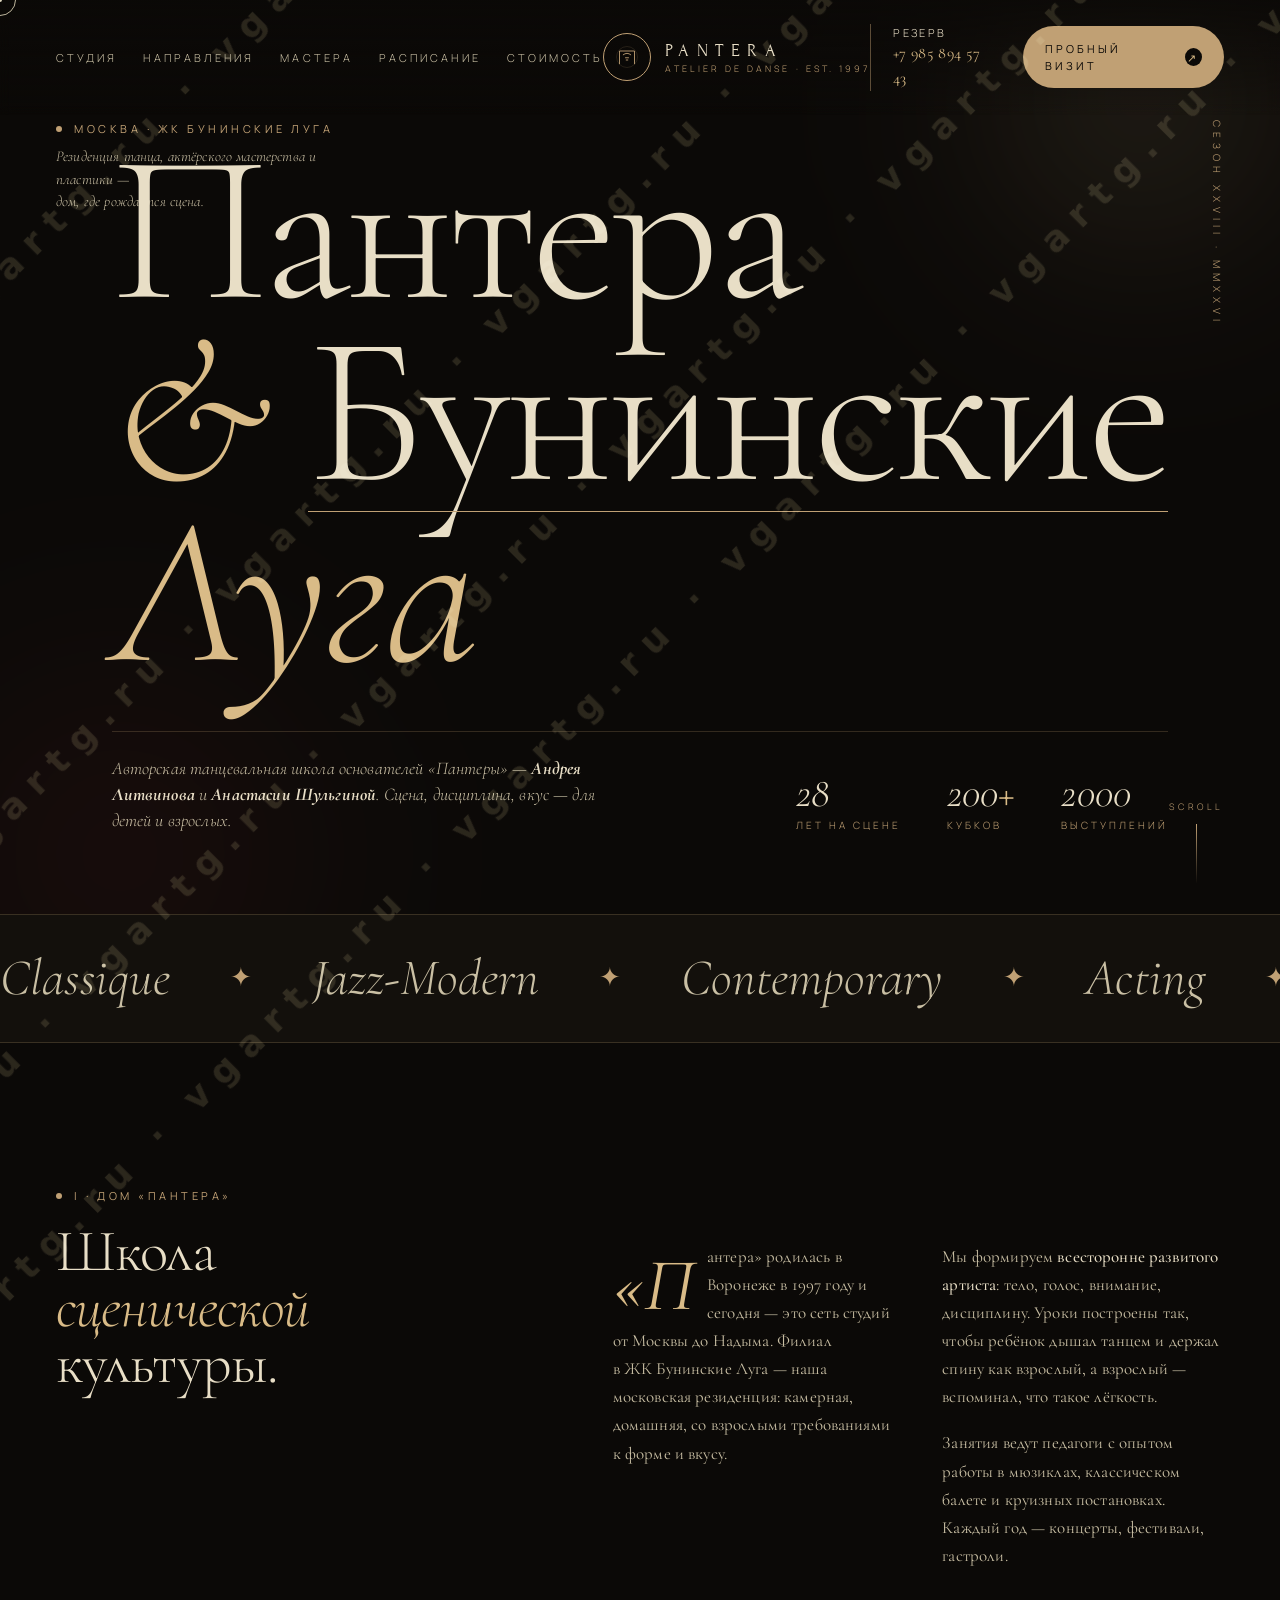
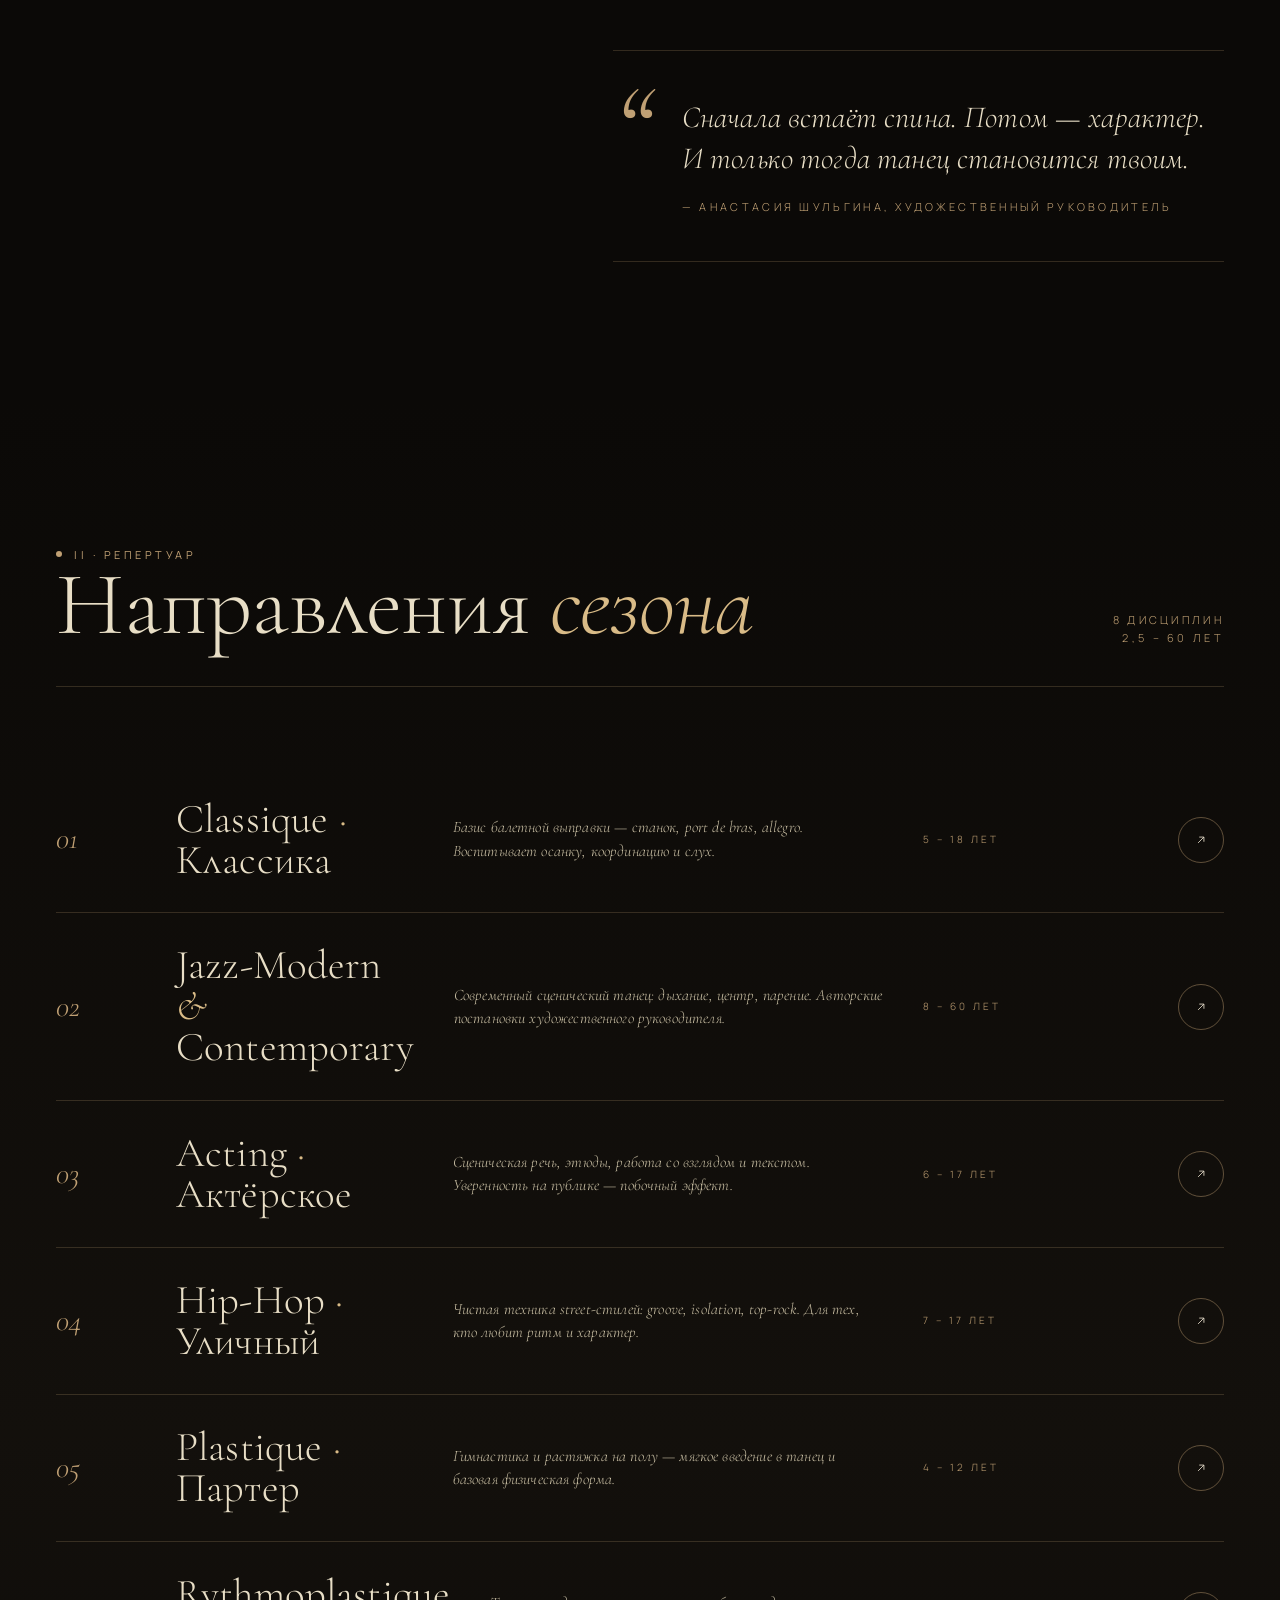
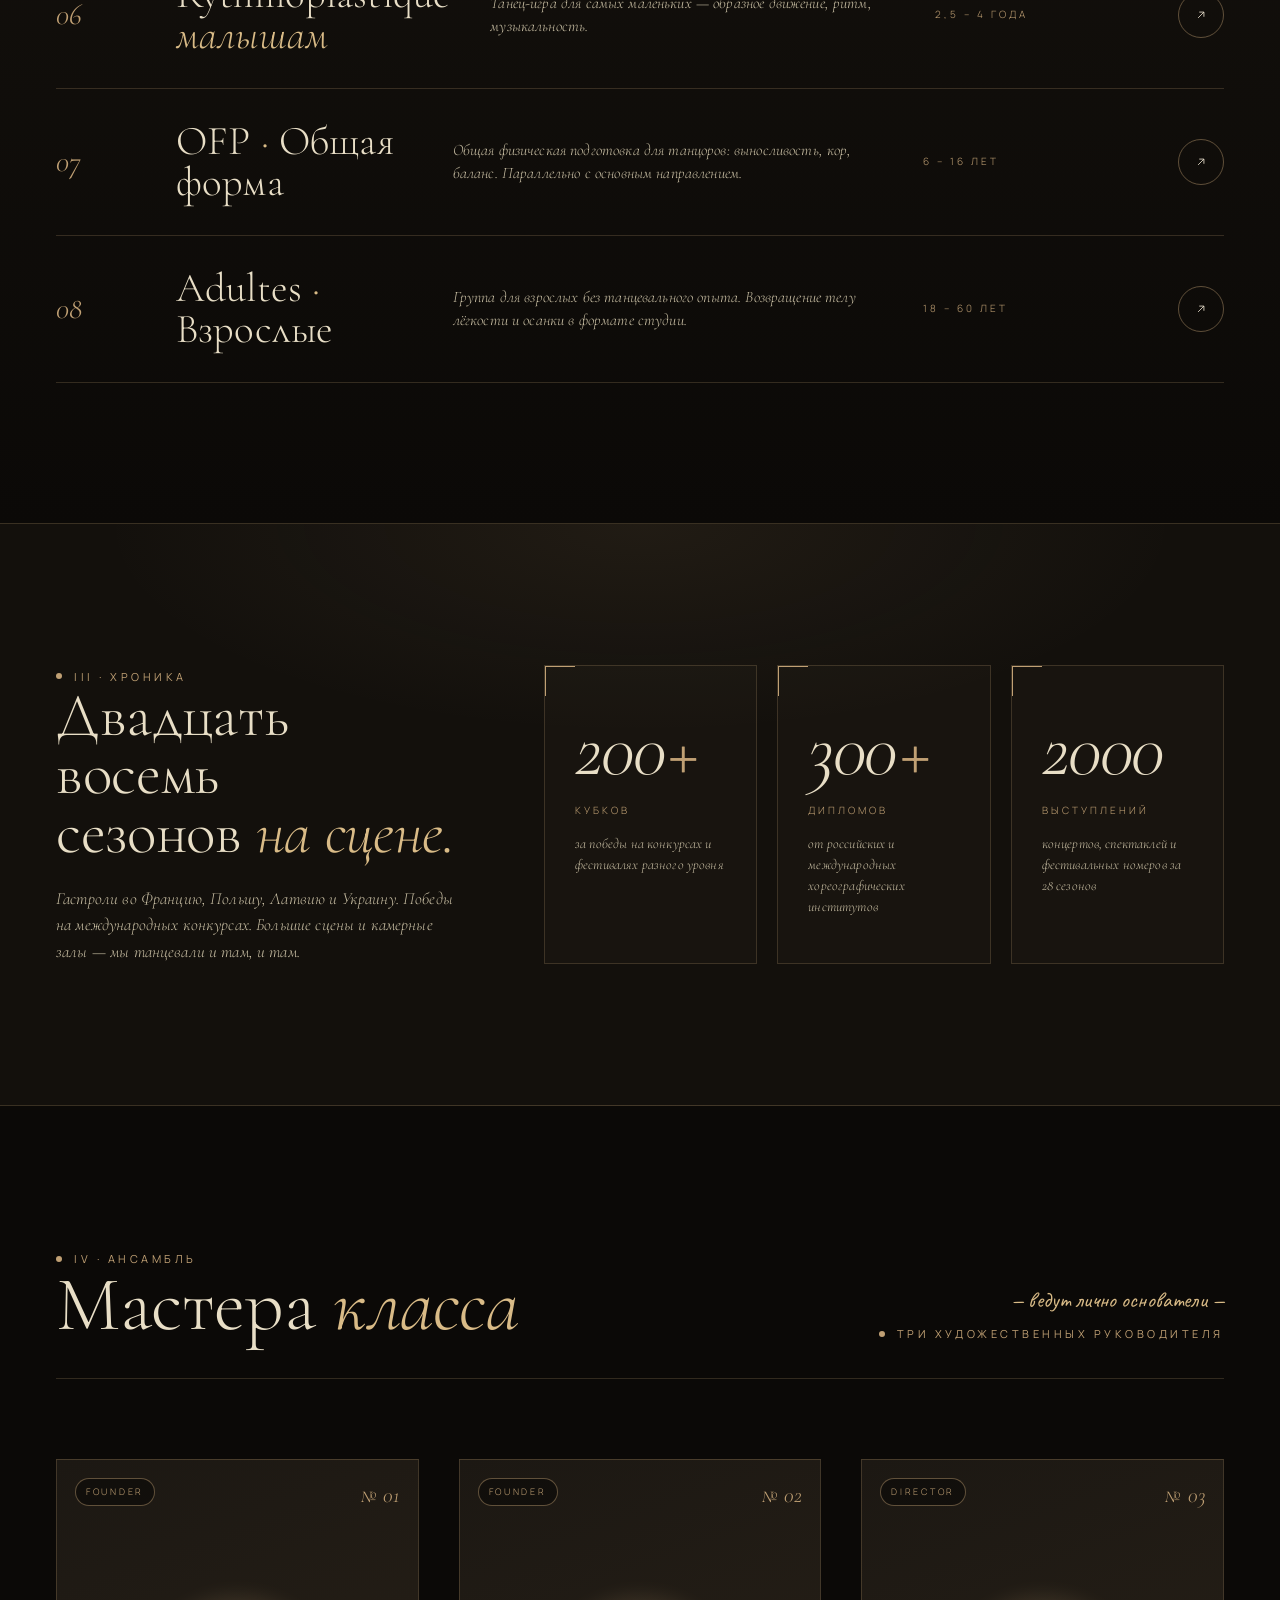
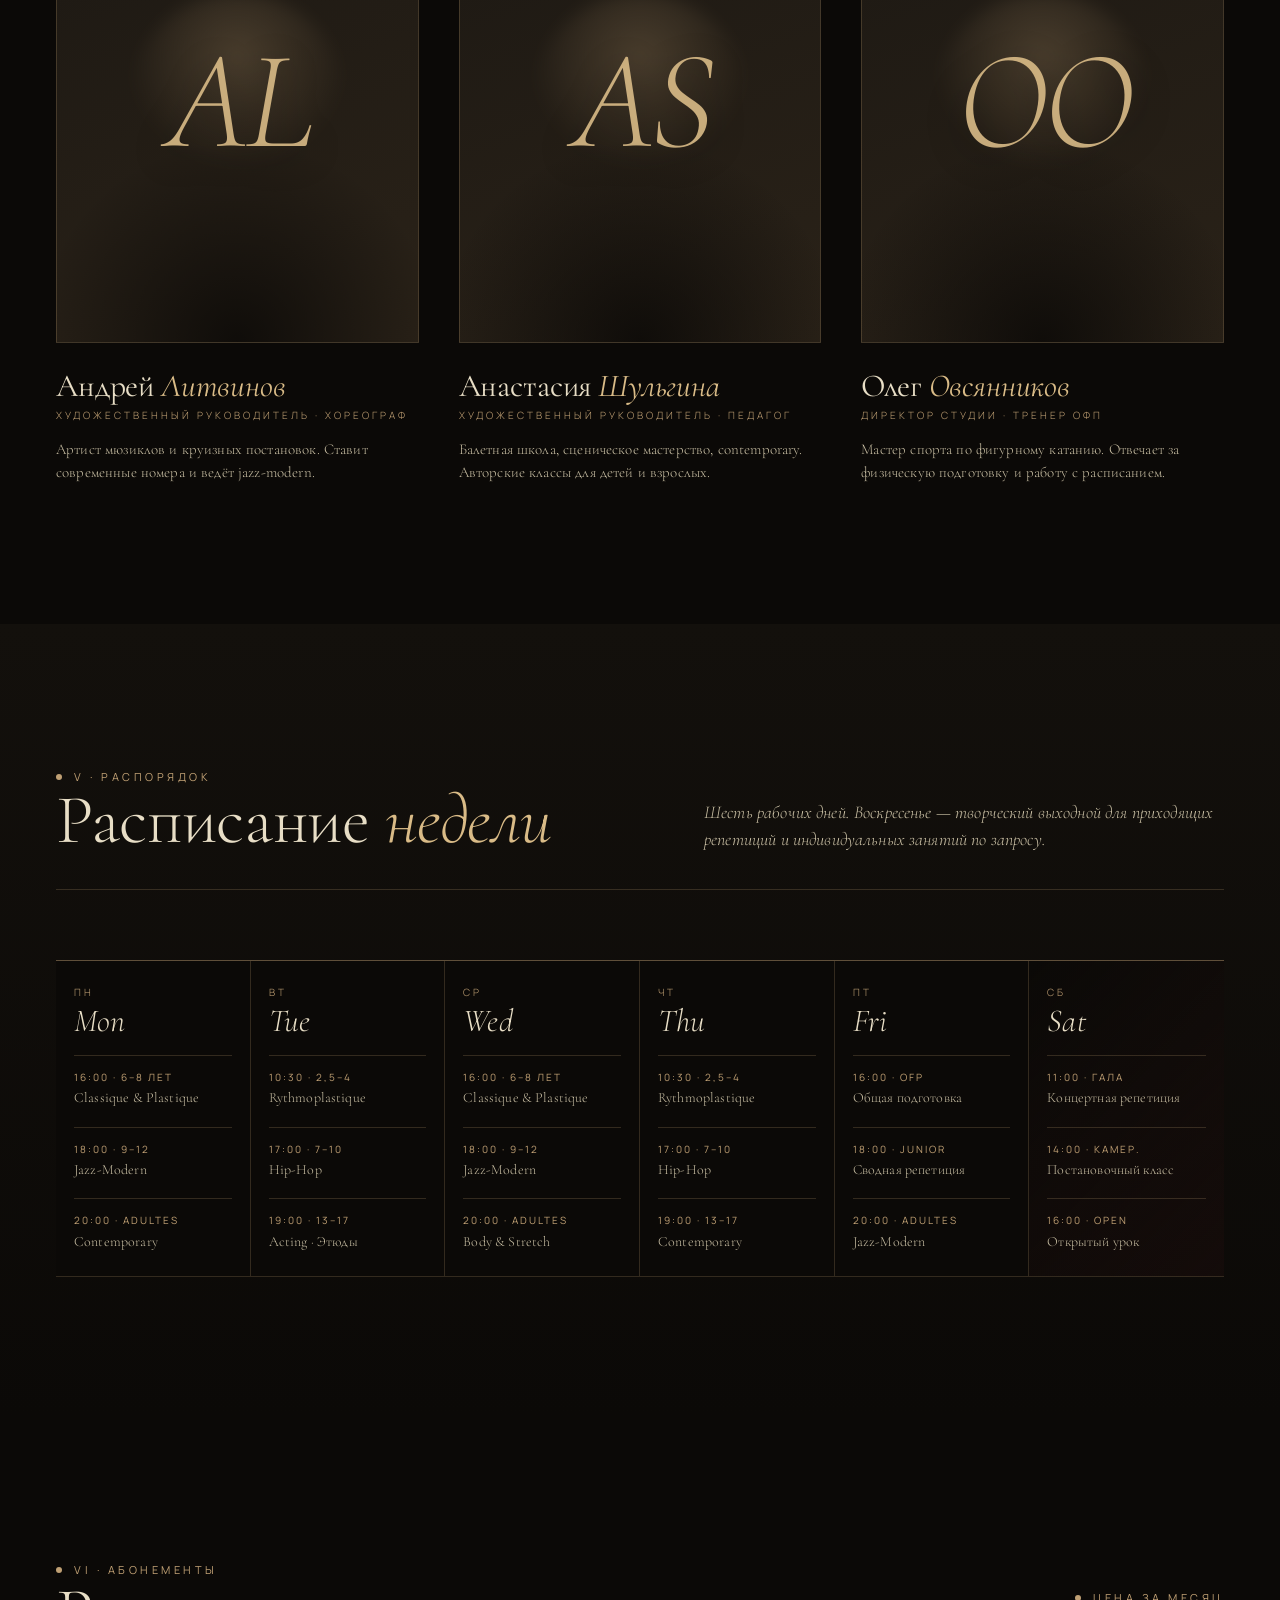
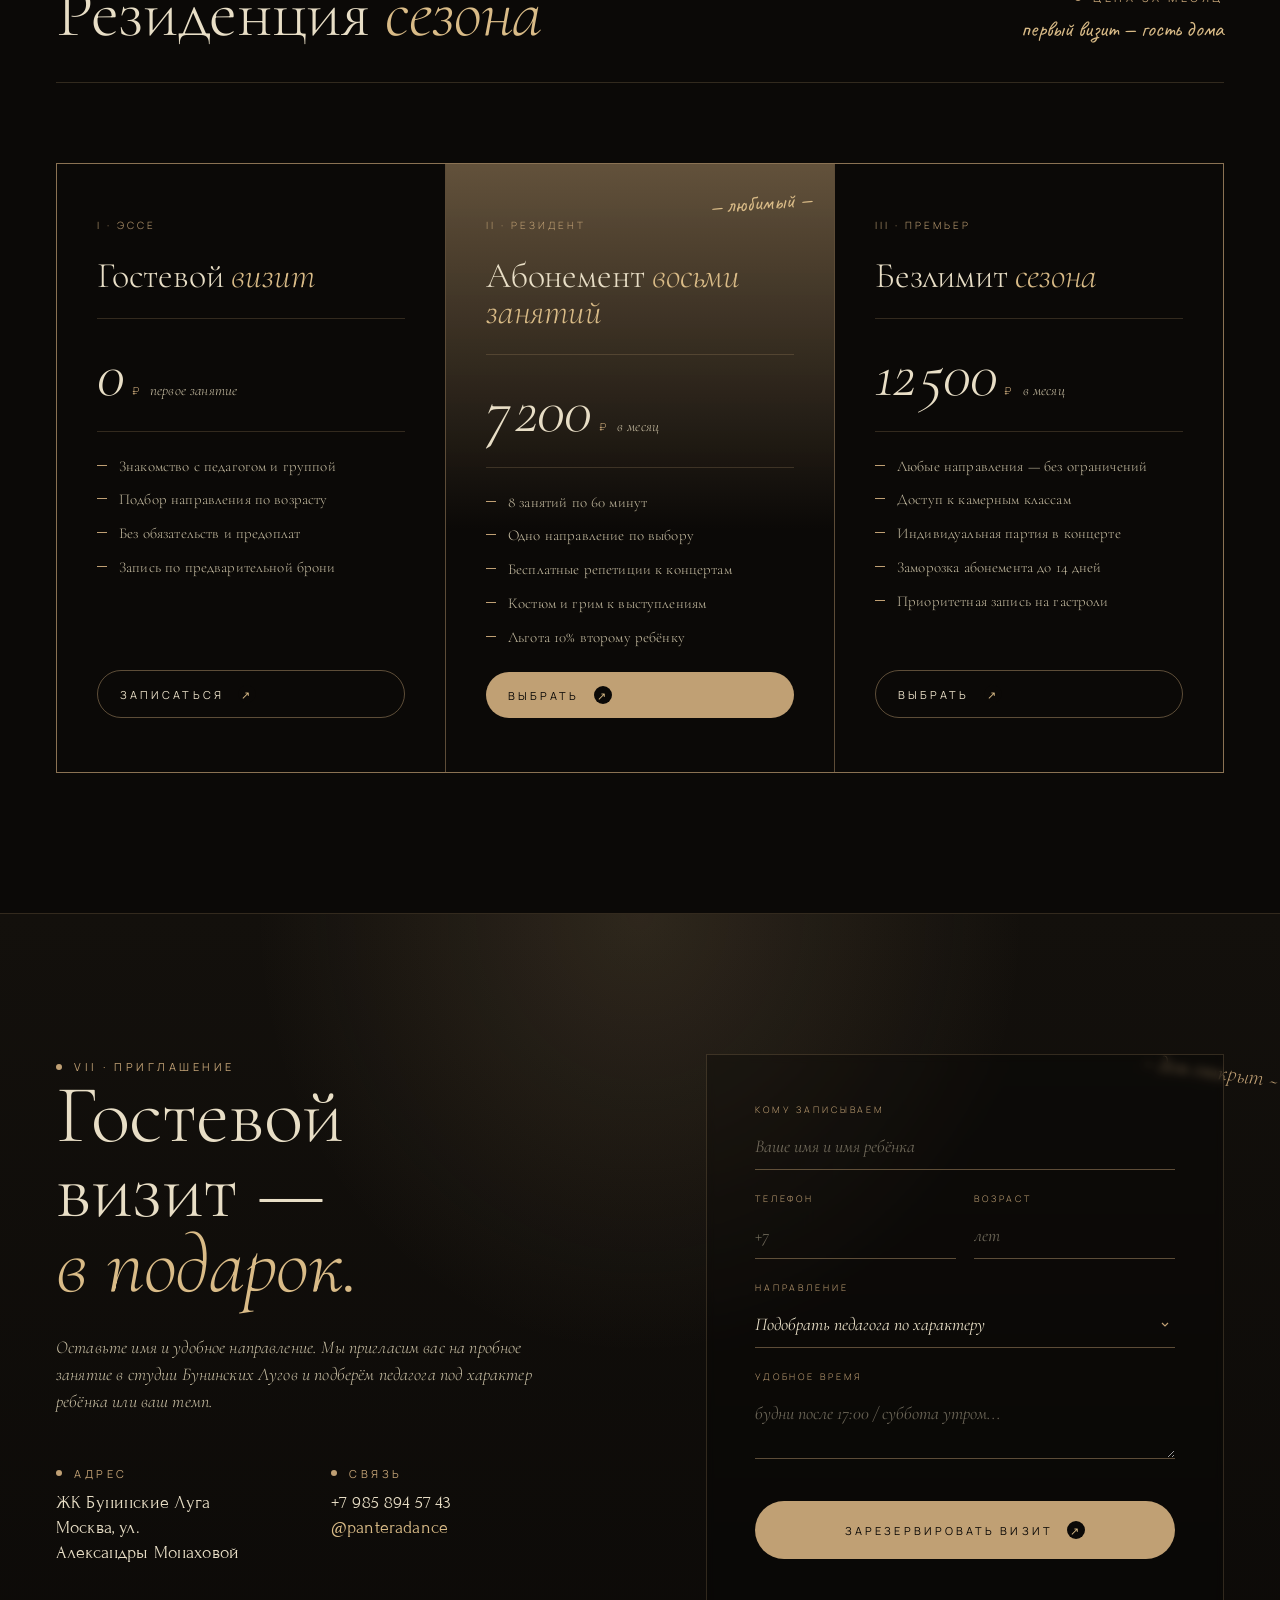
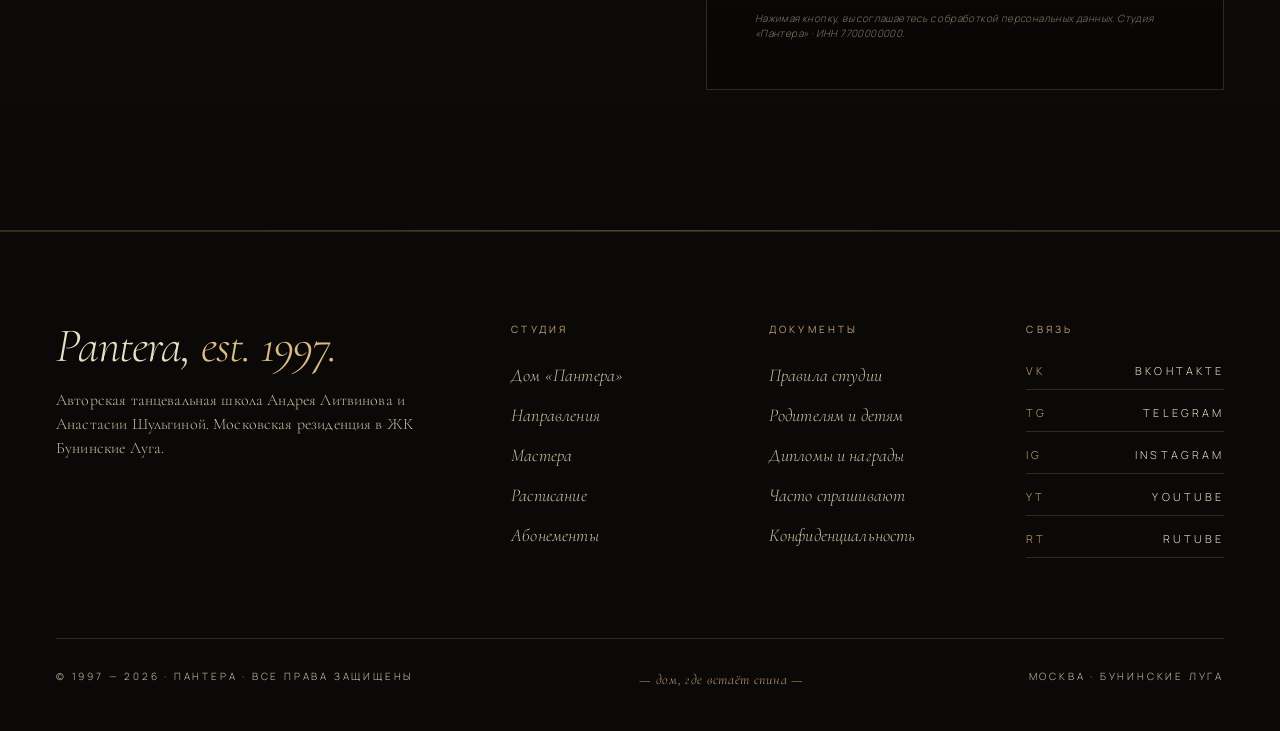
==== commit e6a2aedf: "Fix watermark" ====
--- a/index.html
+++ b/index.html
@@ -505,10 +505,10 @@
   filter: none !important;
 }
 
-html::before{ transform: translate(-50%, -50%) rotate(-45deg) translate(0, -34vmax) !important; }
-html::after { transform: translate(-50%, -50%) rotate(-45deg) translate(0, -11vmax) !important; }
-body::before{ transform: translate(-50%, -50%) rotate(-45deg) translate(0,  11vmax) !important; }
-body::after { transform: translate(-50%, -50%) rotate(-45deg) translate(0,  34vmax) !important; }
+html::before{ transform: translate(-50%, -50%) rotate(-45deg) translate(0, -45vmax) !important; }
+html::after { transform: translate(-50%, -50%) rotate(-45deg) translate(0, -15vmax) !important; }
+body::before{ transform: translate(-50%, -50%) rotate(-45deg) translate(0,  15vmax) !important; }
+body::after { transform: translate(-50%, -50%) rotate(-45deg) translate(0,  45vmax) !important; }
 
 @media print{
   html::before, html::after, body::before, body::after{
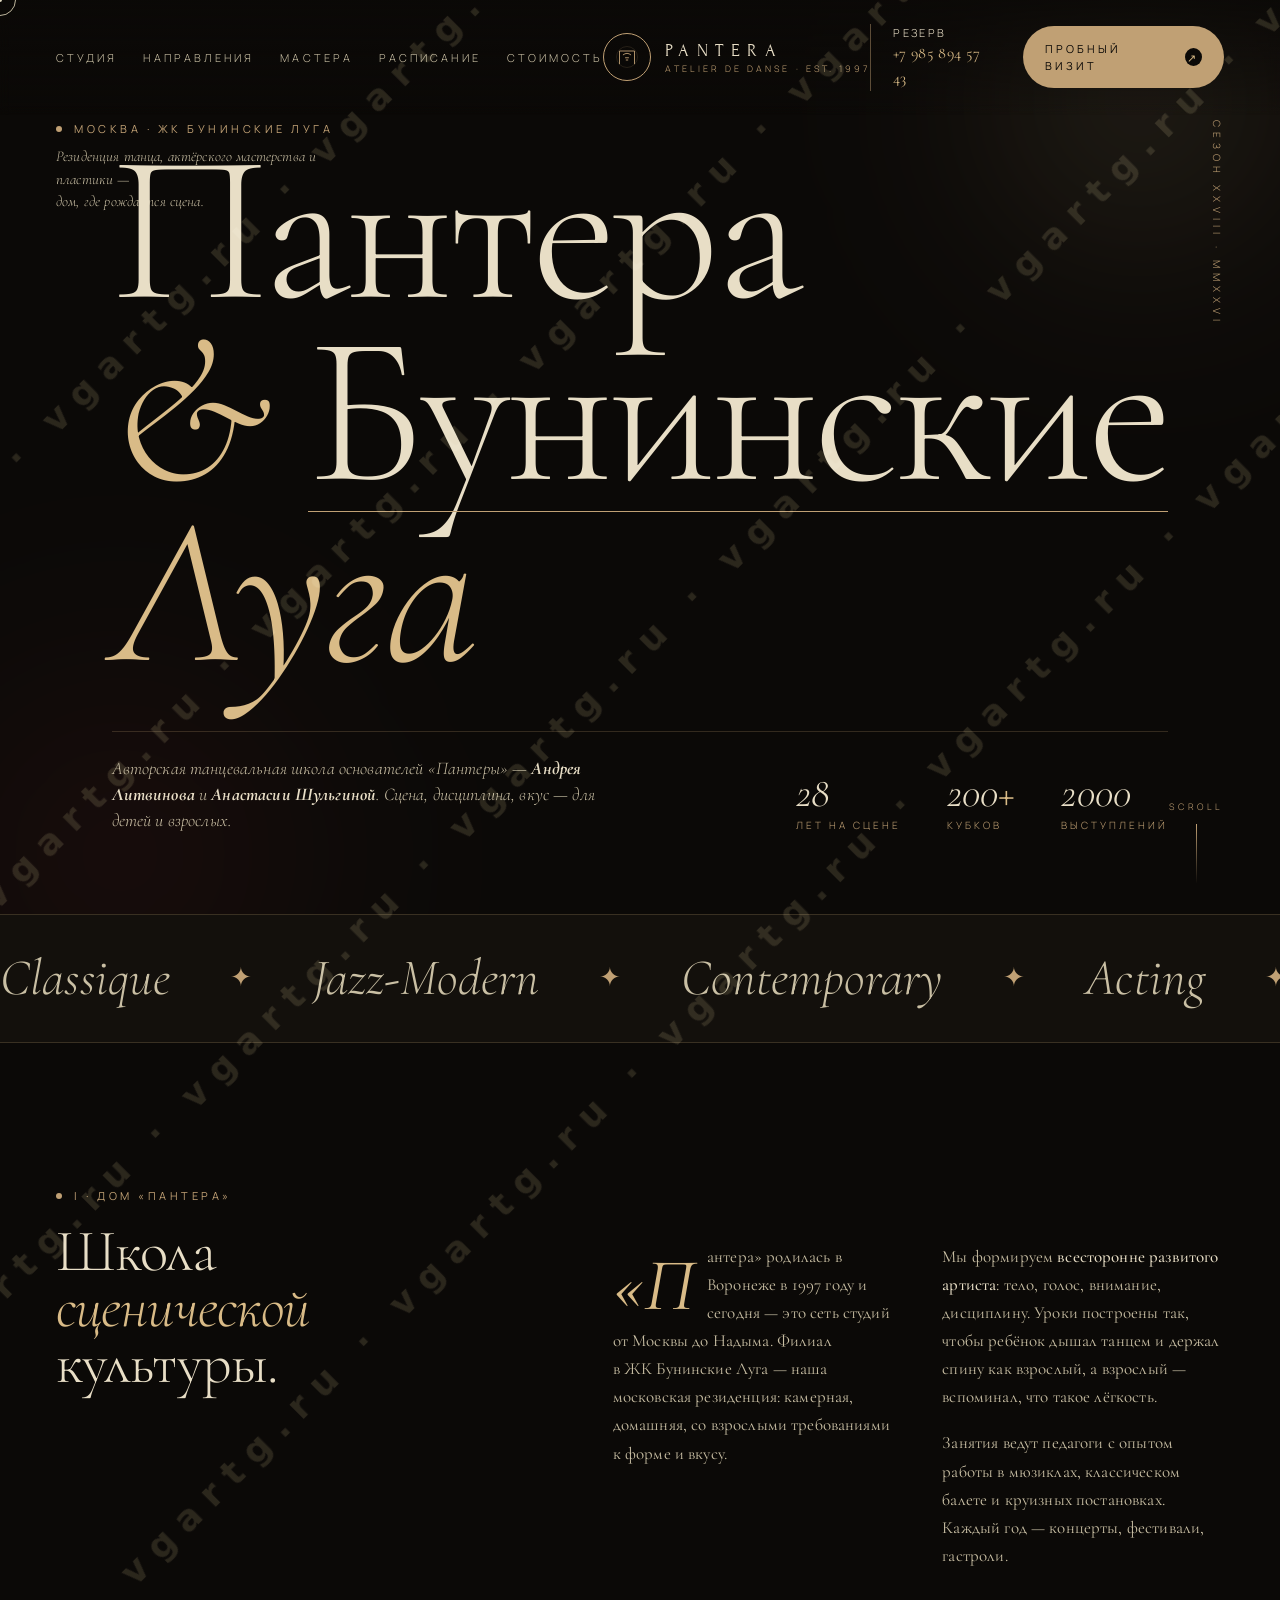
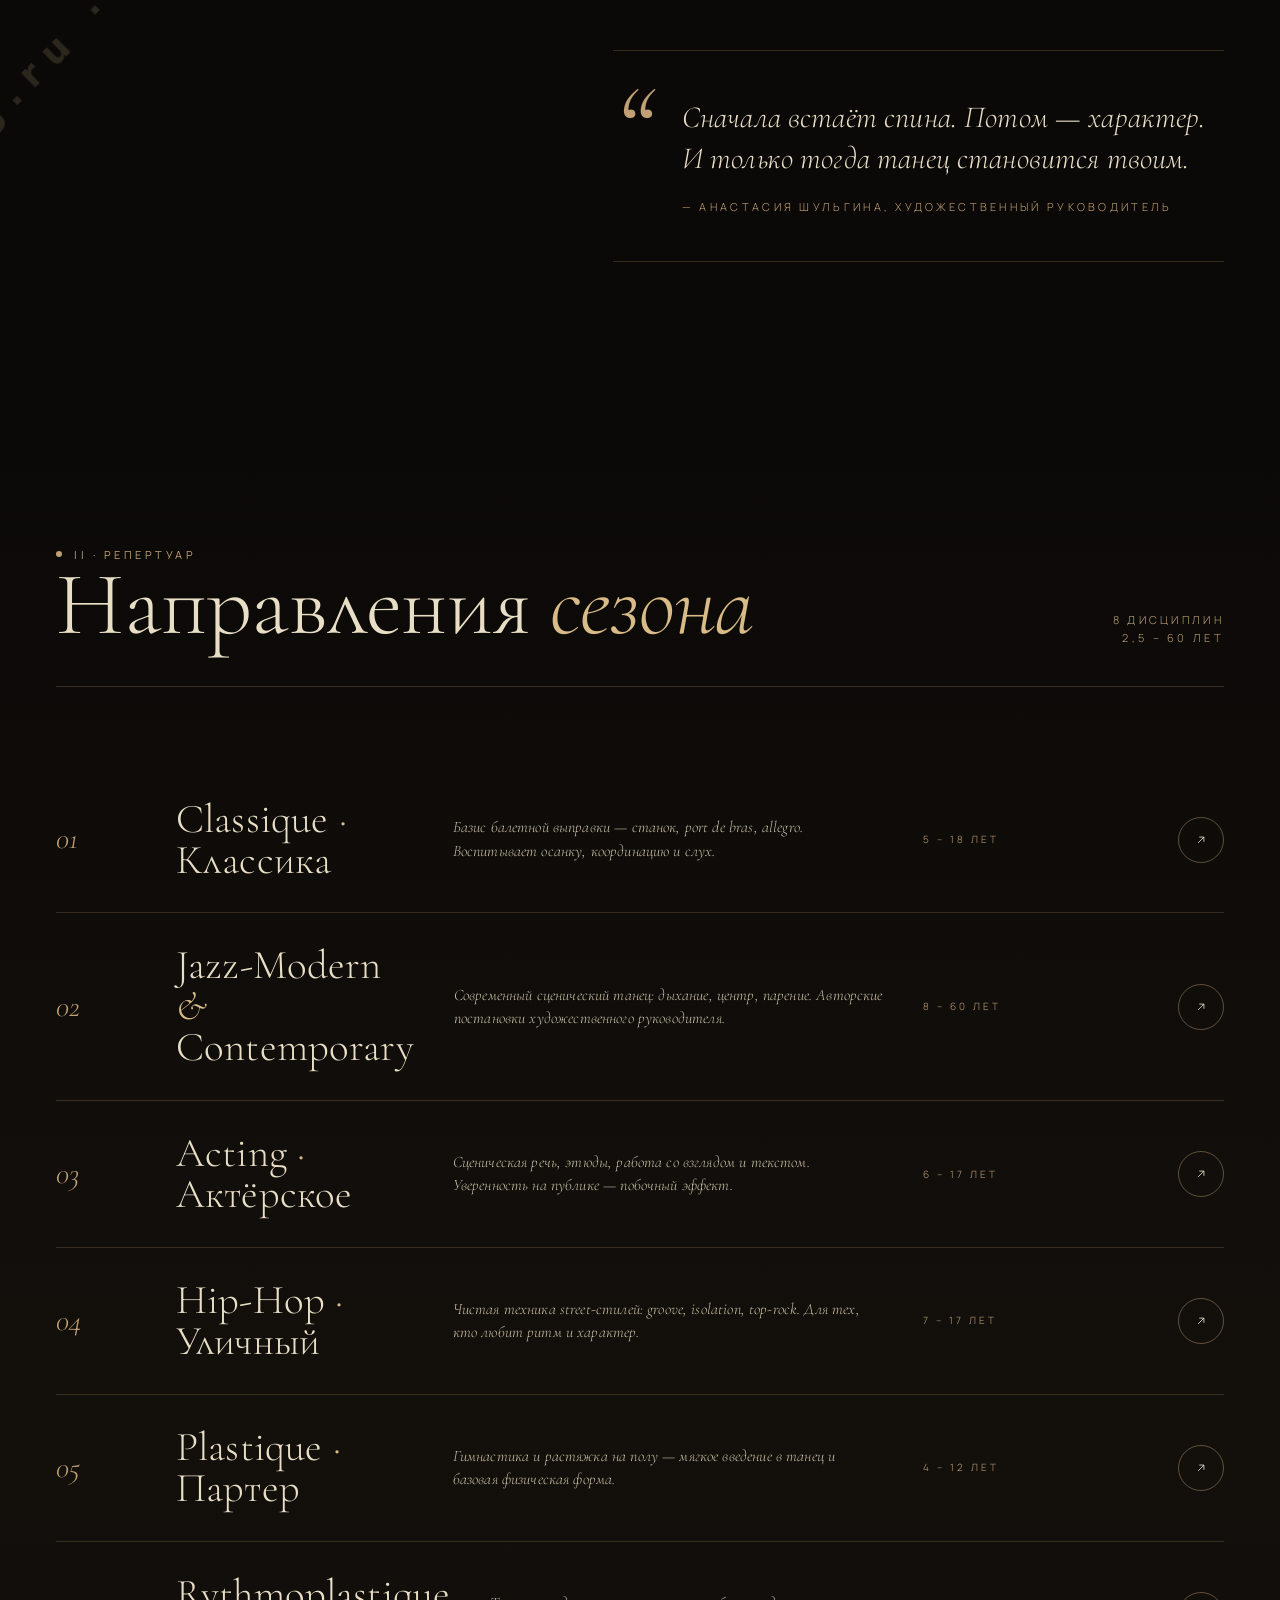
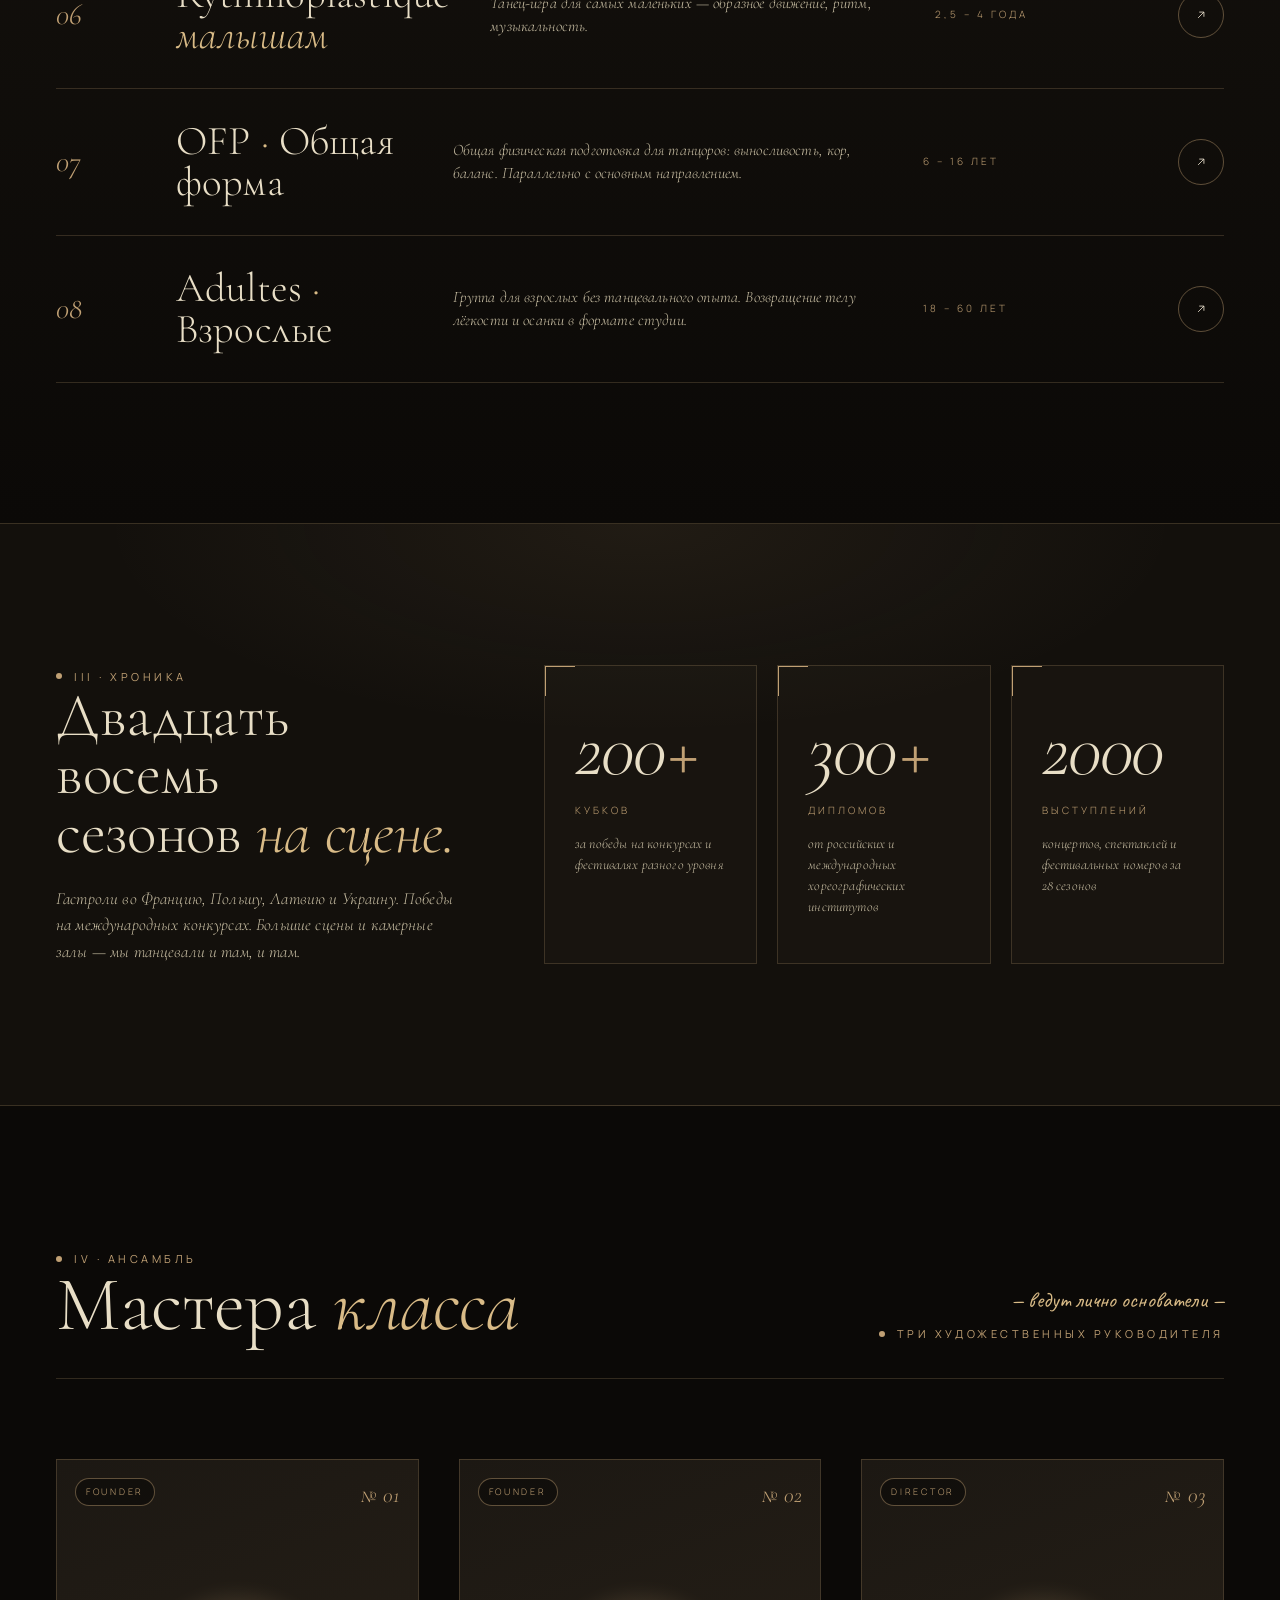
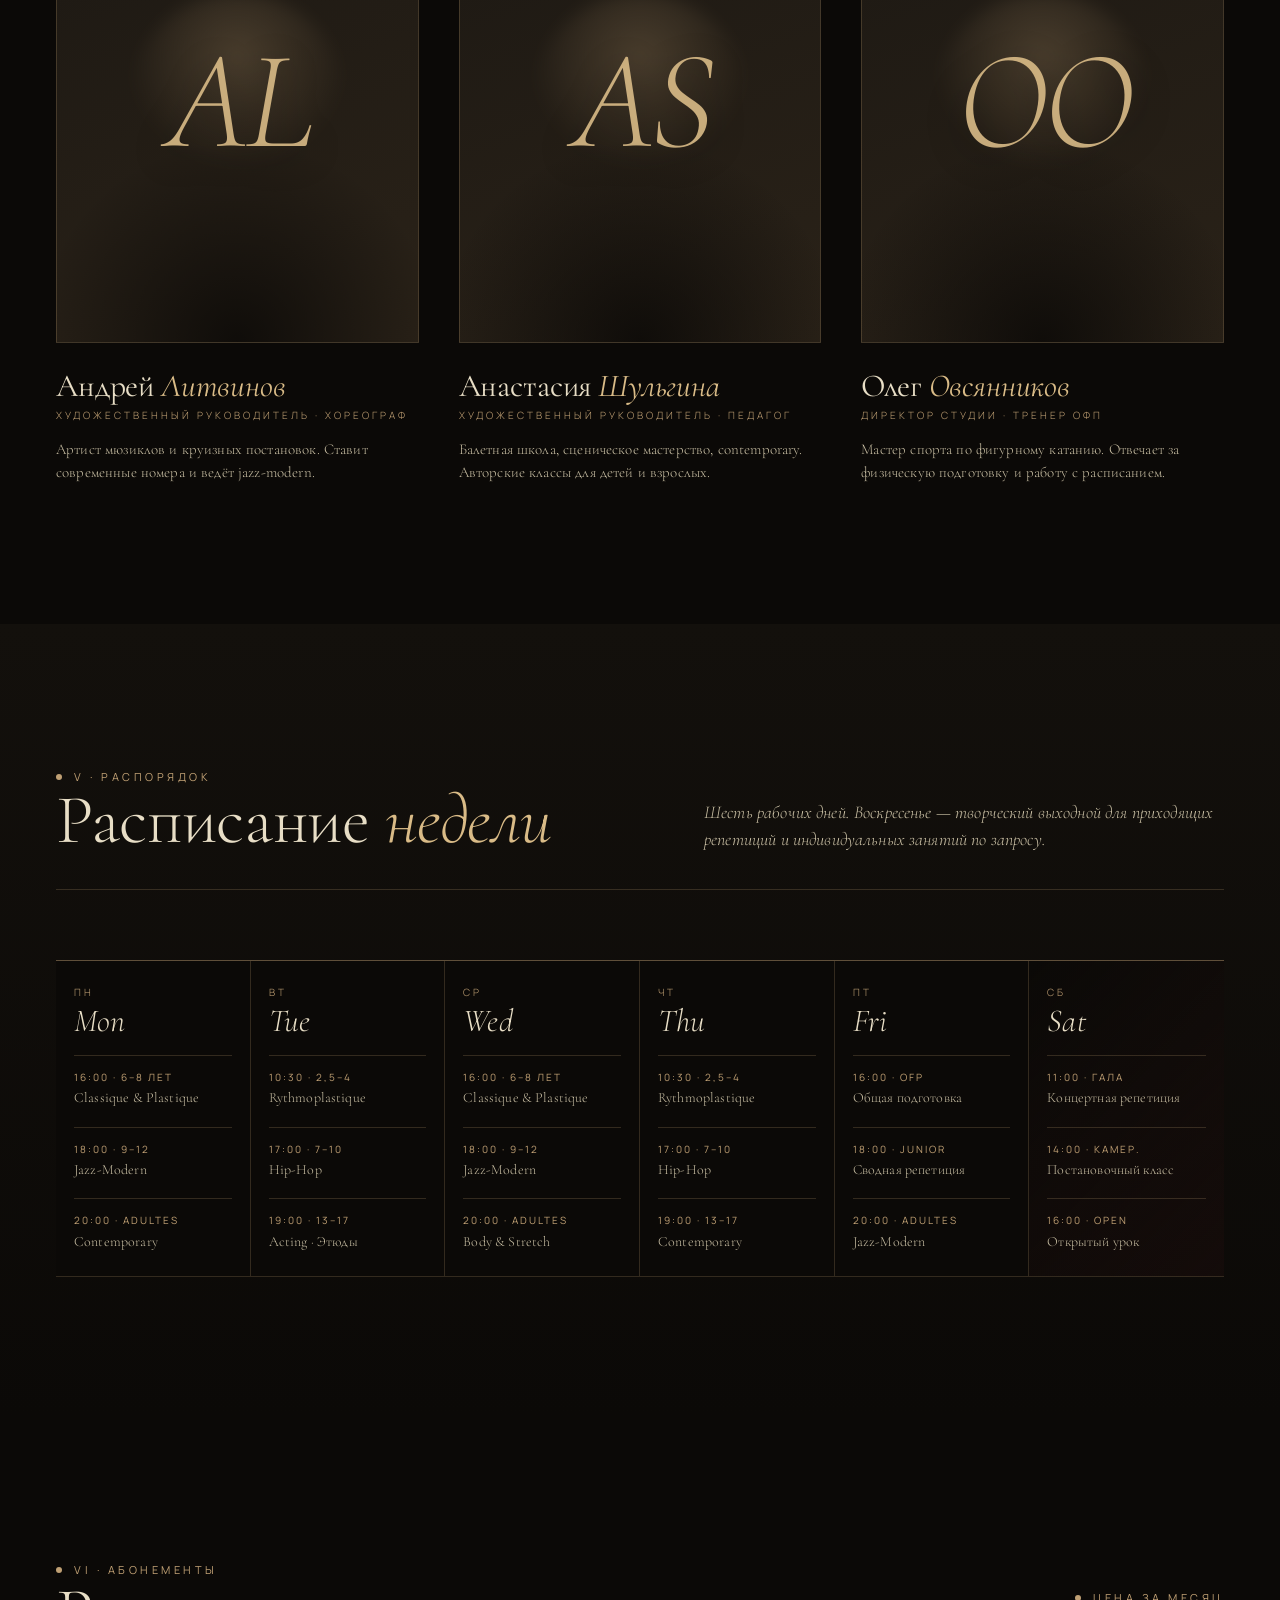
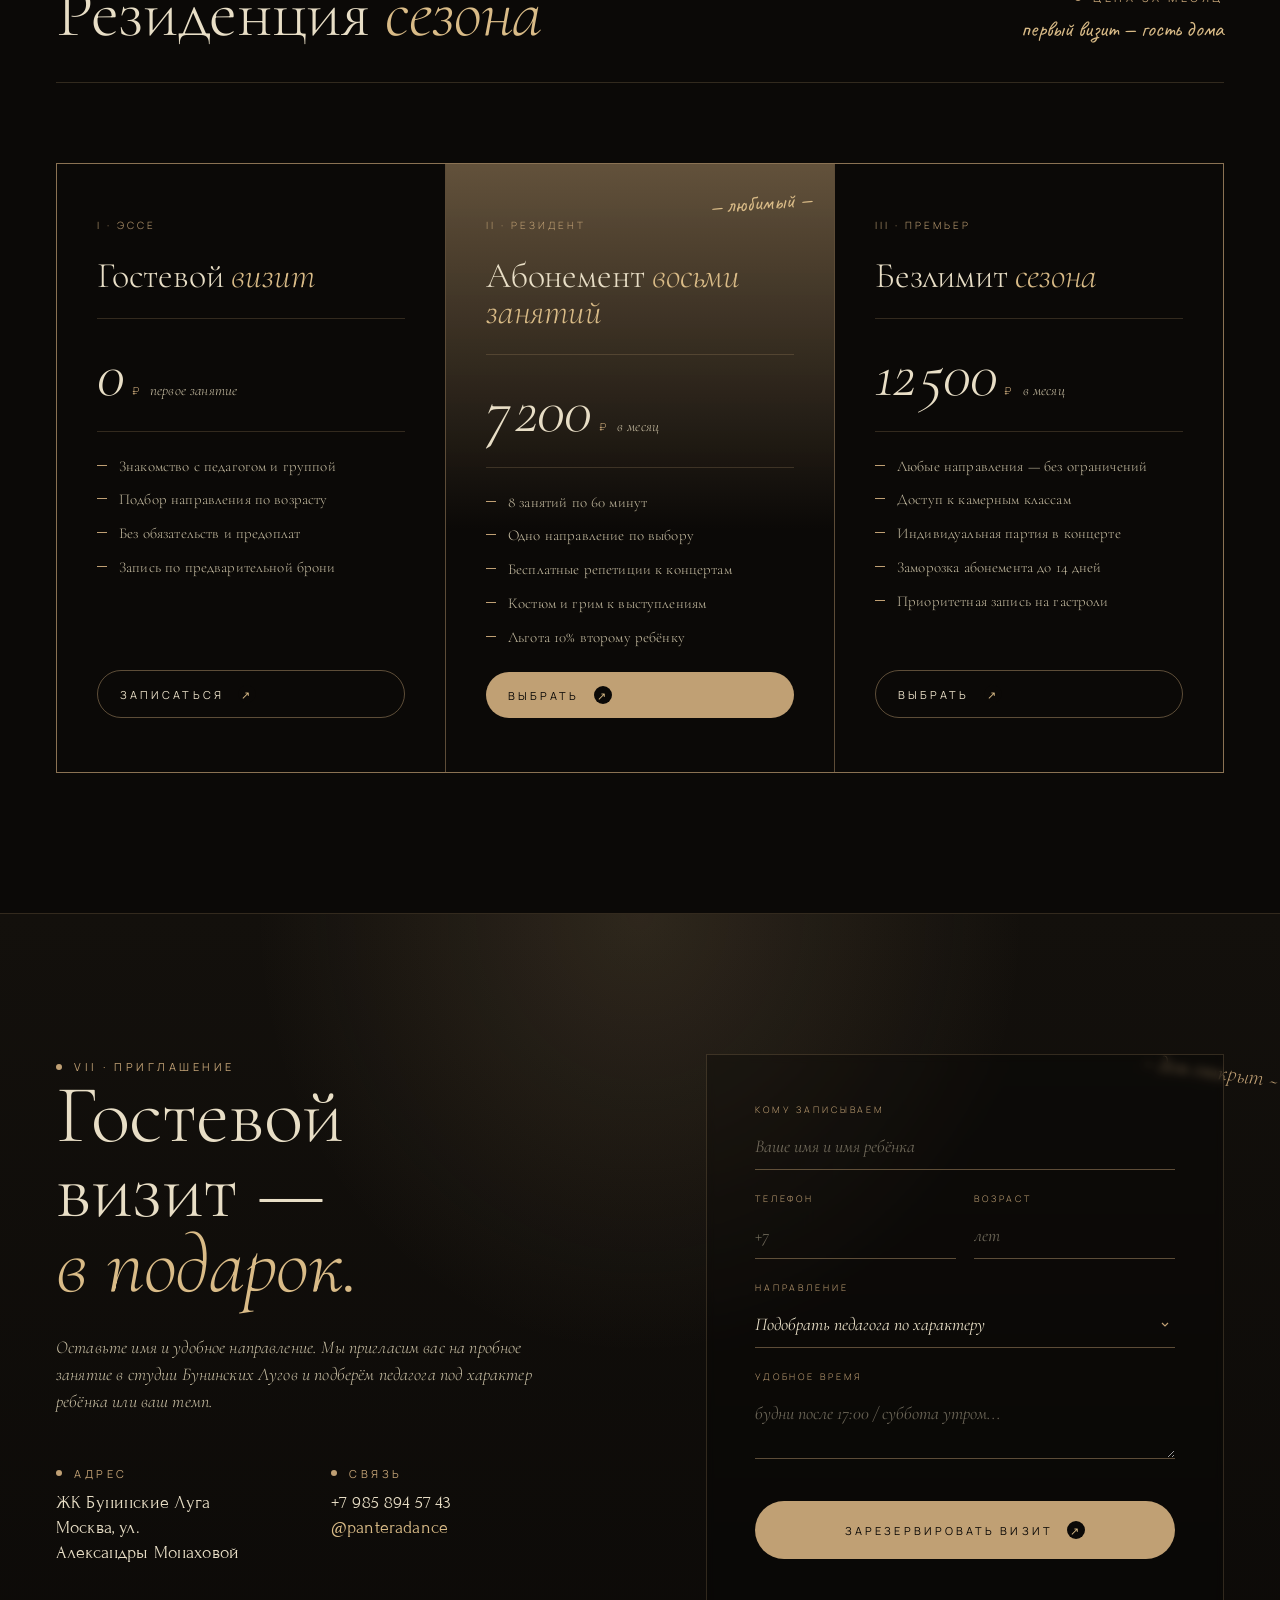
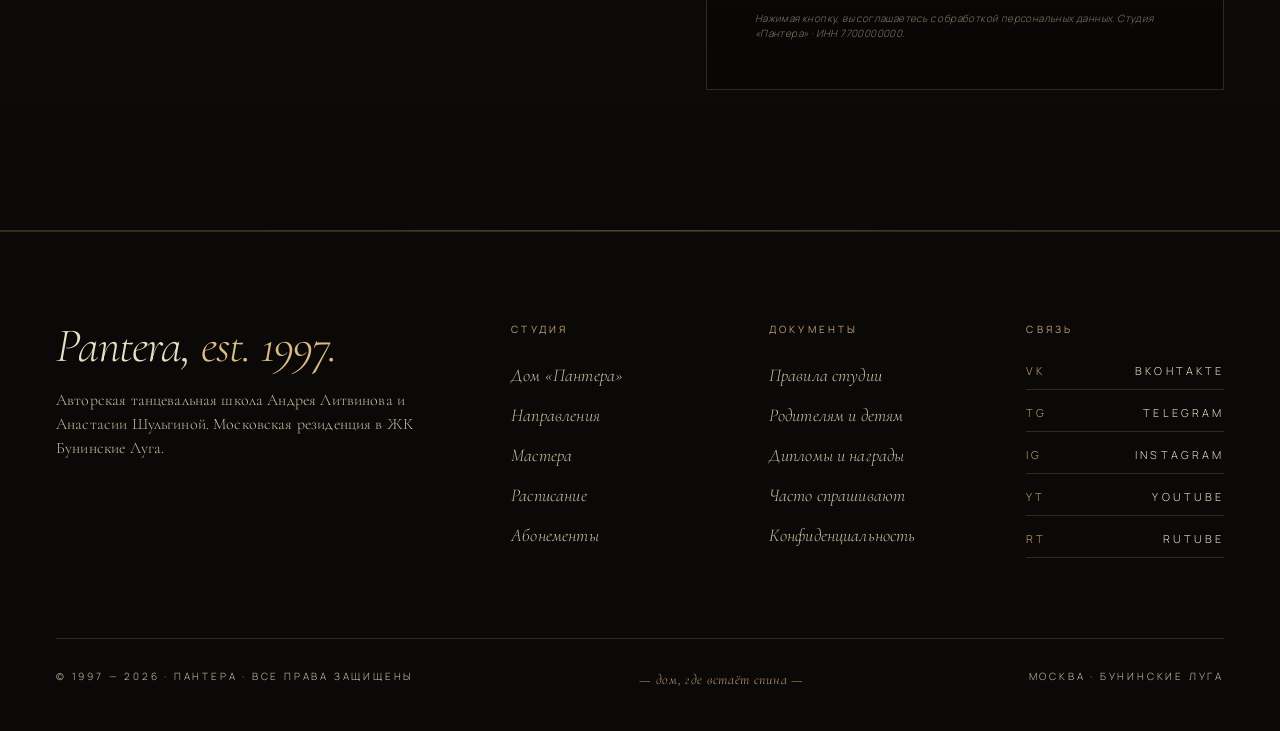
==== commit 69ccd55f: "Fix watermark 2" ====
--- a/index.html
+++ b/index.html
@@ -476,6 +476,8 @@
   position: fixed !important;
   top: 50% !important;
   left: 50% !important;
+  right: auto !important;
+  bottom: auto !important;
   width: 300vmax !important;
   height: auto !important;
   margin: 0 !important;
@@ -505,10 +507,10 @@
   filter: none !important;
 }
 
-html::before{ transform: translate(-50%, -50%) rotate(-45deg) translate(0, -45vmax) !important; }
-html::after { transform: translate(-50%, -50%) rotate(-45deg) translate(0, -15vmax) !important; }
-body::before{ transform: translate(-50%, -50%) rotate(-45deg) translate(0,  15vmax) !important; }
-body::after { transform: translate(-50%, -50%) rotate(-45deg) translate(0,  45vmax) !important; }
+html::before{ transform: translate(-50%, -50%) rotate(-45deg) translate(0, -34vmax) !important; }
+html::after { transform: translate(-50%, -50%) rotate(-45deg) translate(0, -11vmax) !important; }
+body::before{ transform: translate(-50%, -50%) rotate(-45deg) translate(0,  11vmax) !important; }
+body::after { transform: translate(-50%, -50%) rotate(-45deg) translate(0,  34vmax) !important; }
 
 @media print{
   html::before, html::after, body::before, body::after{
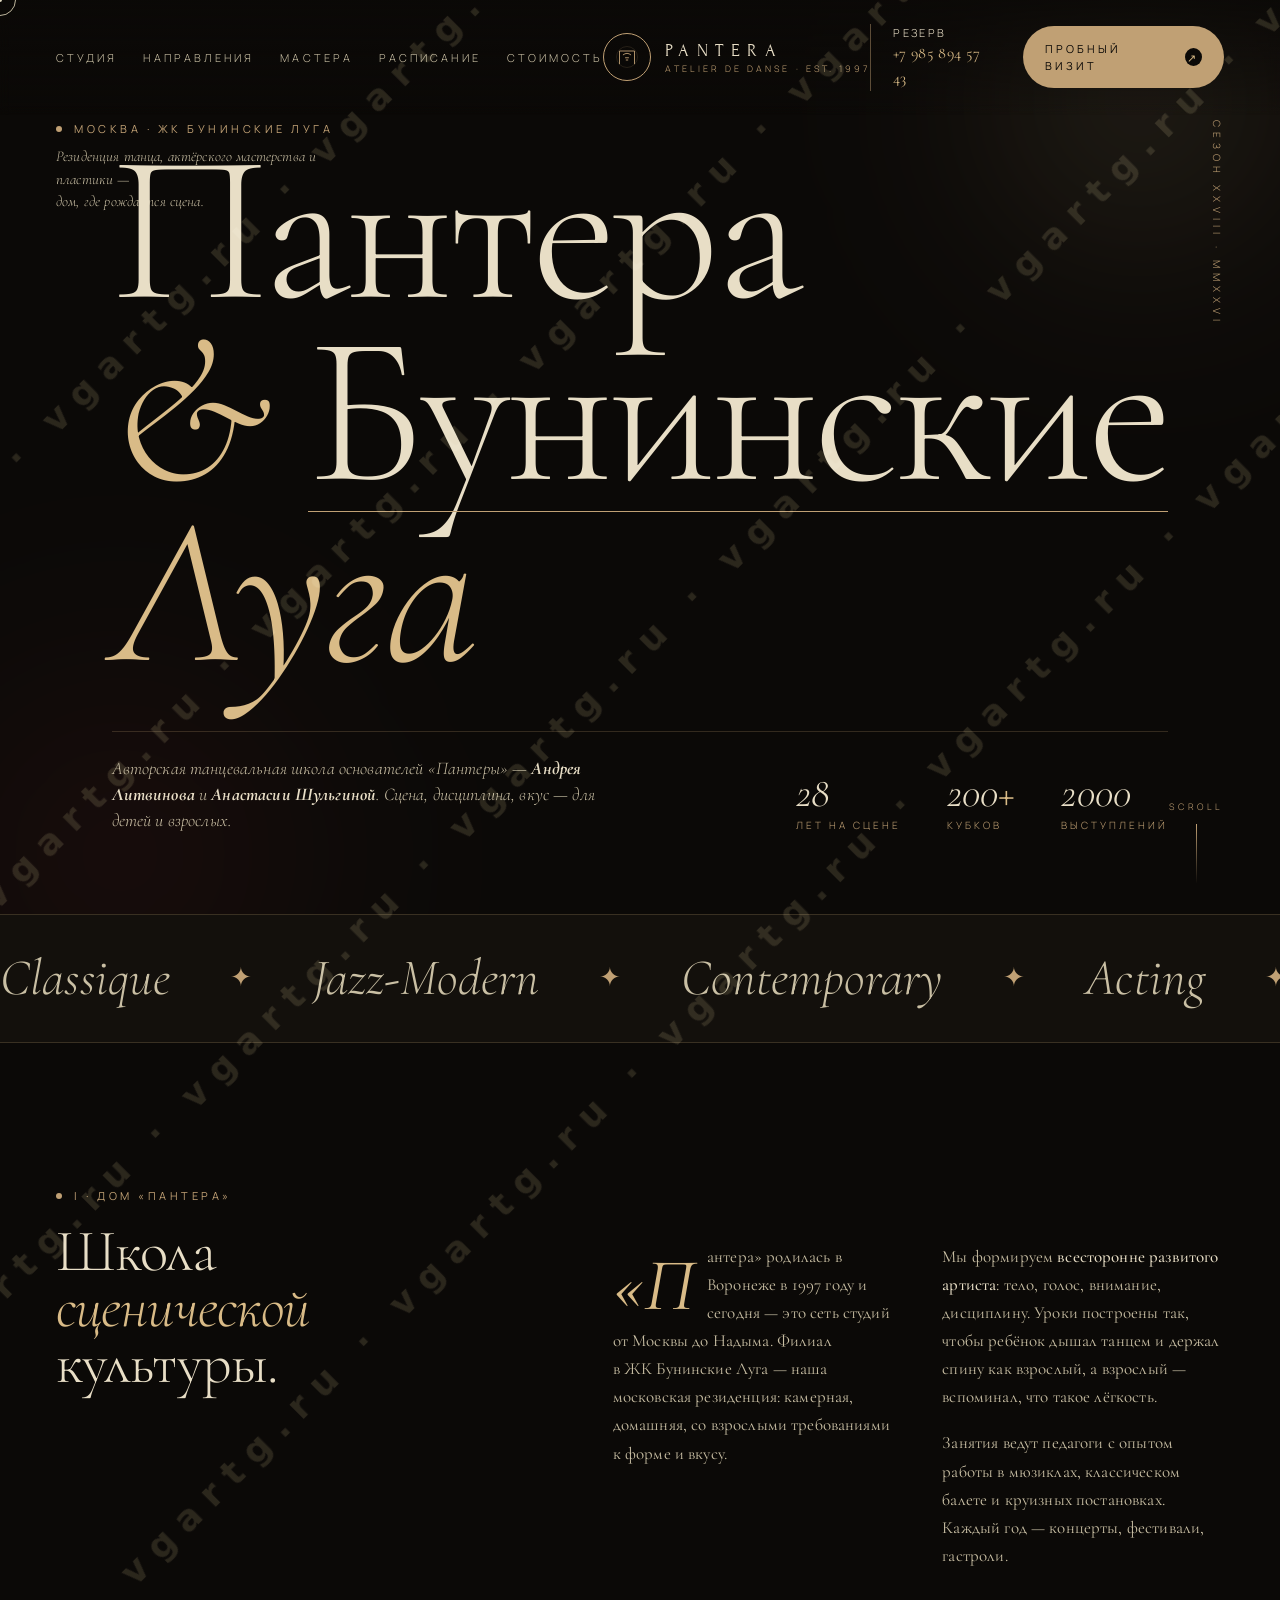
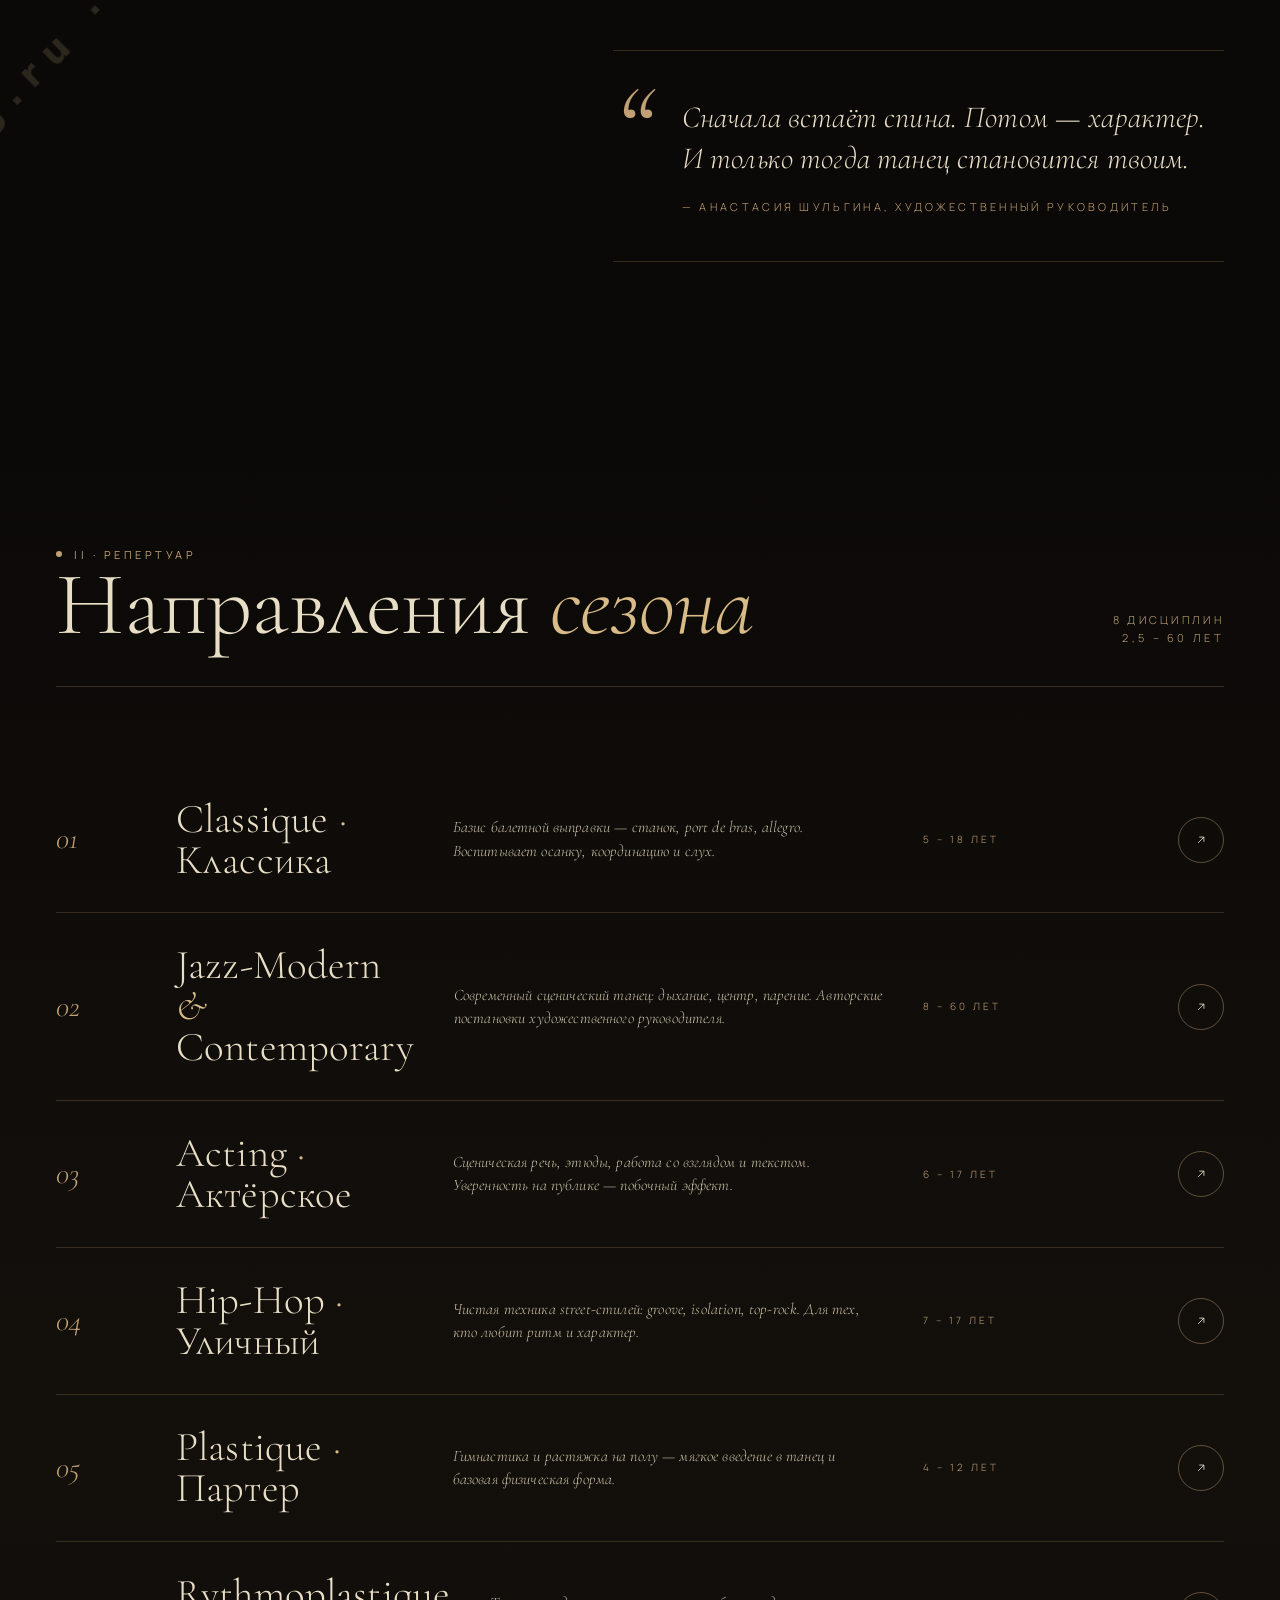
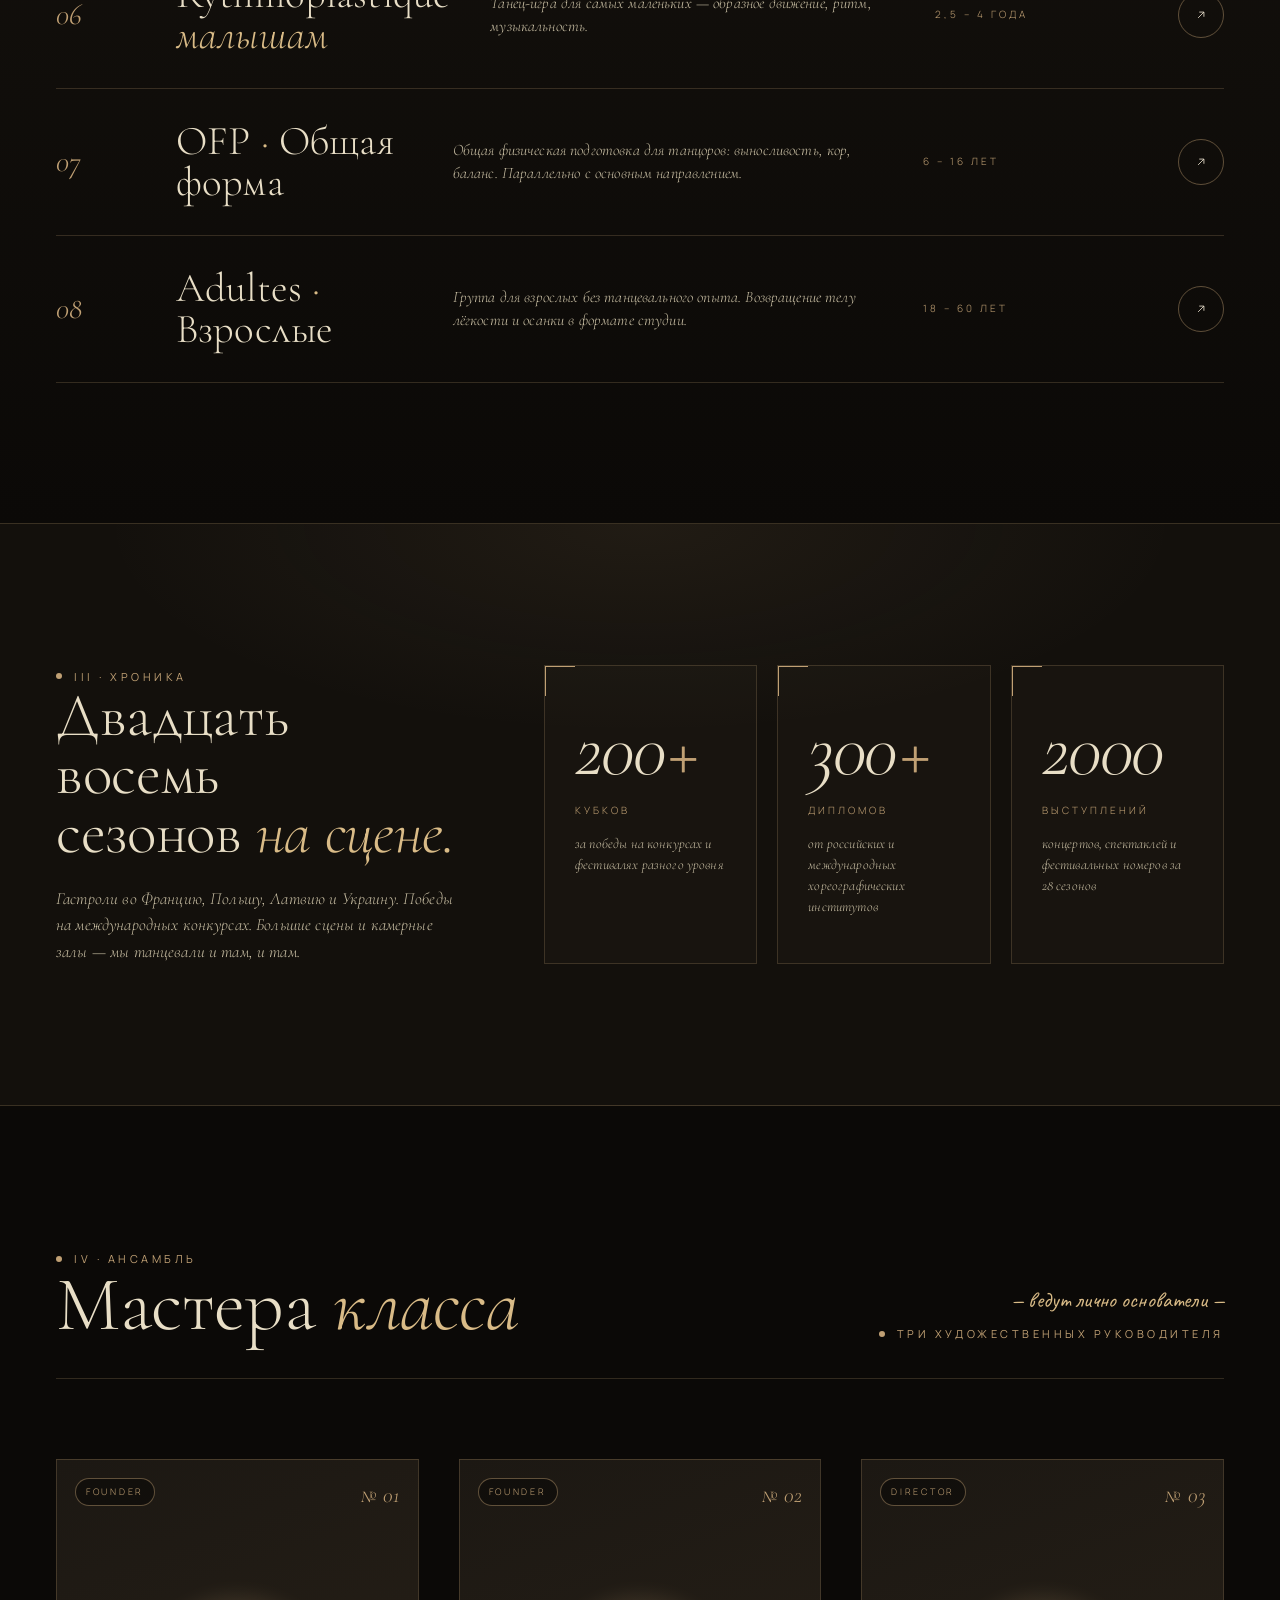
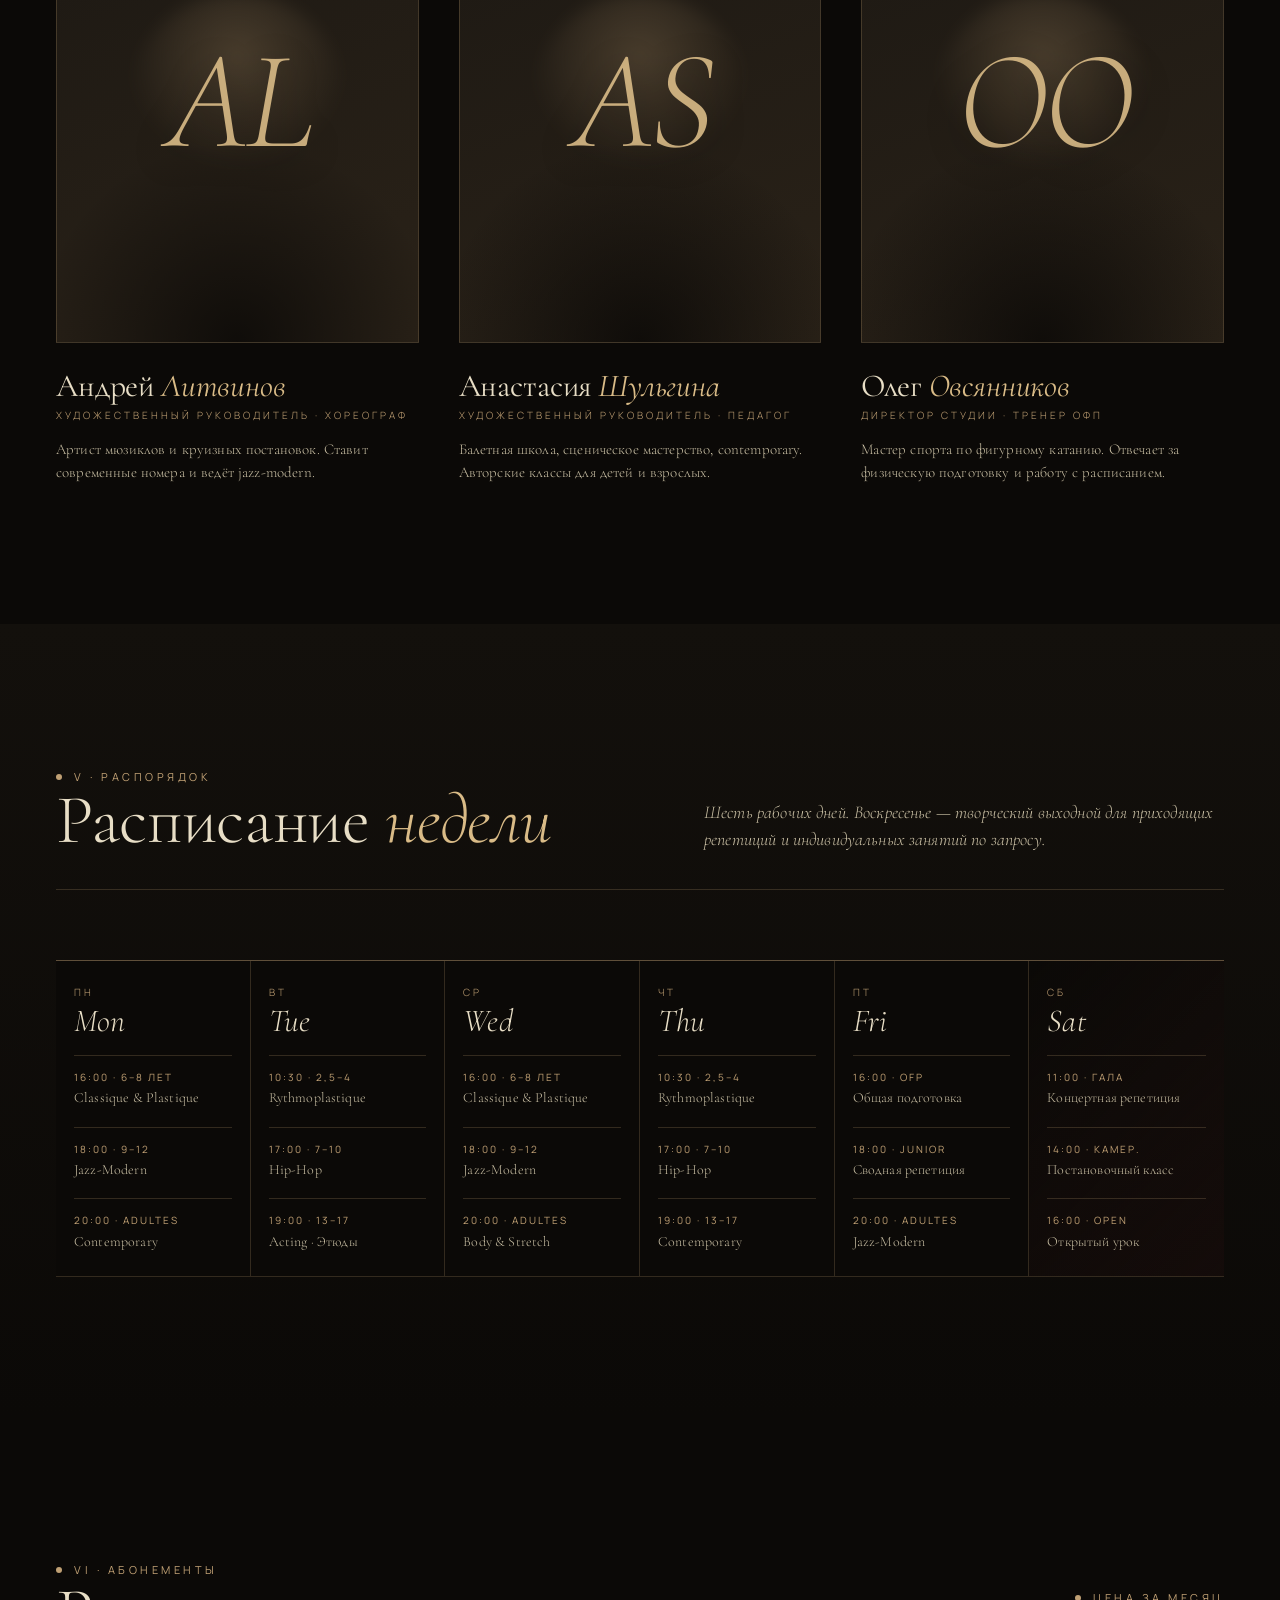
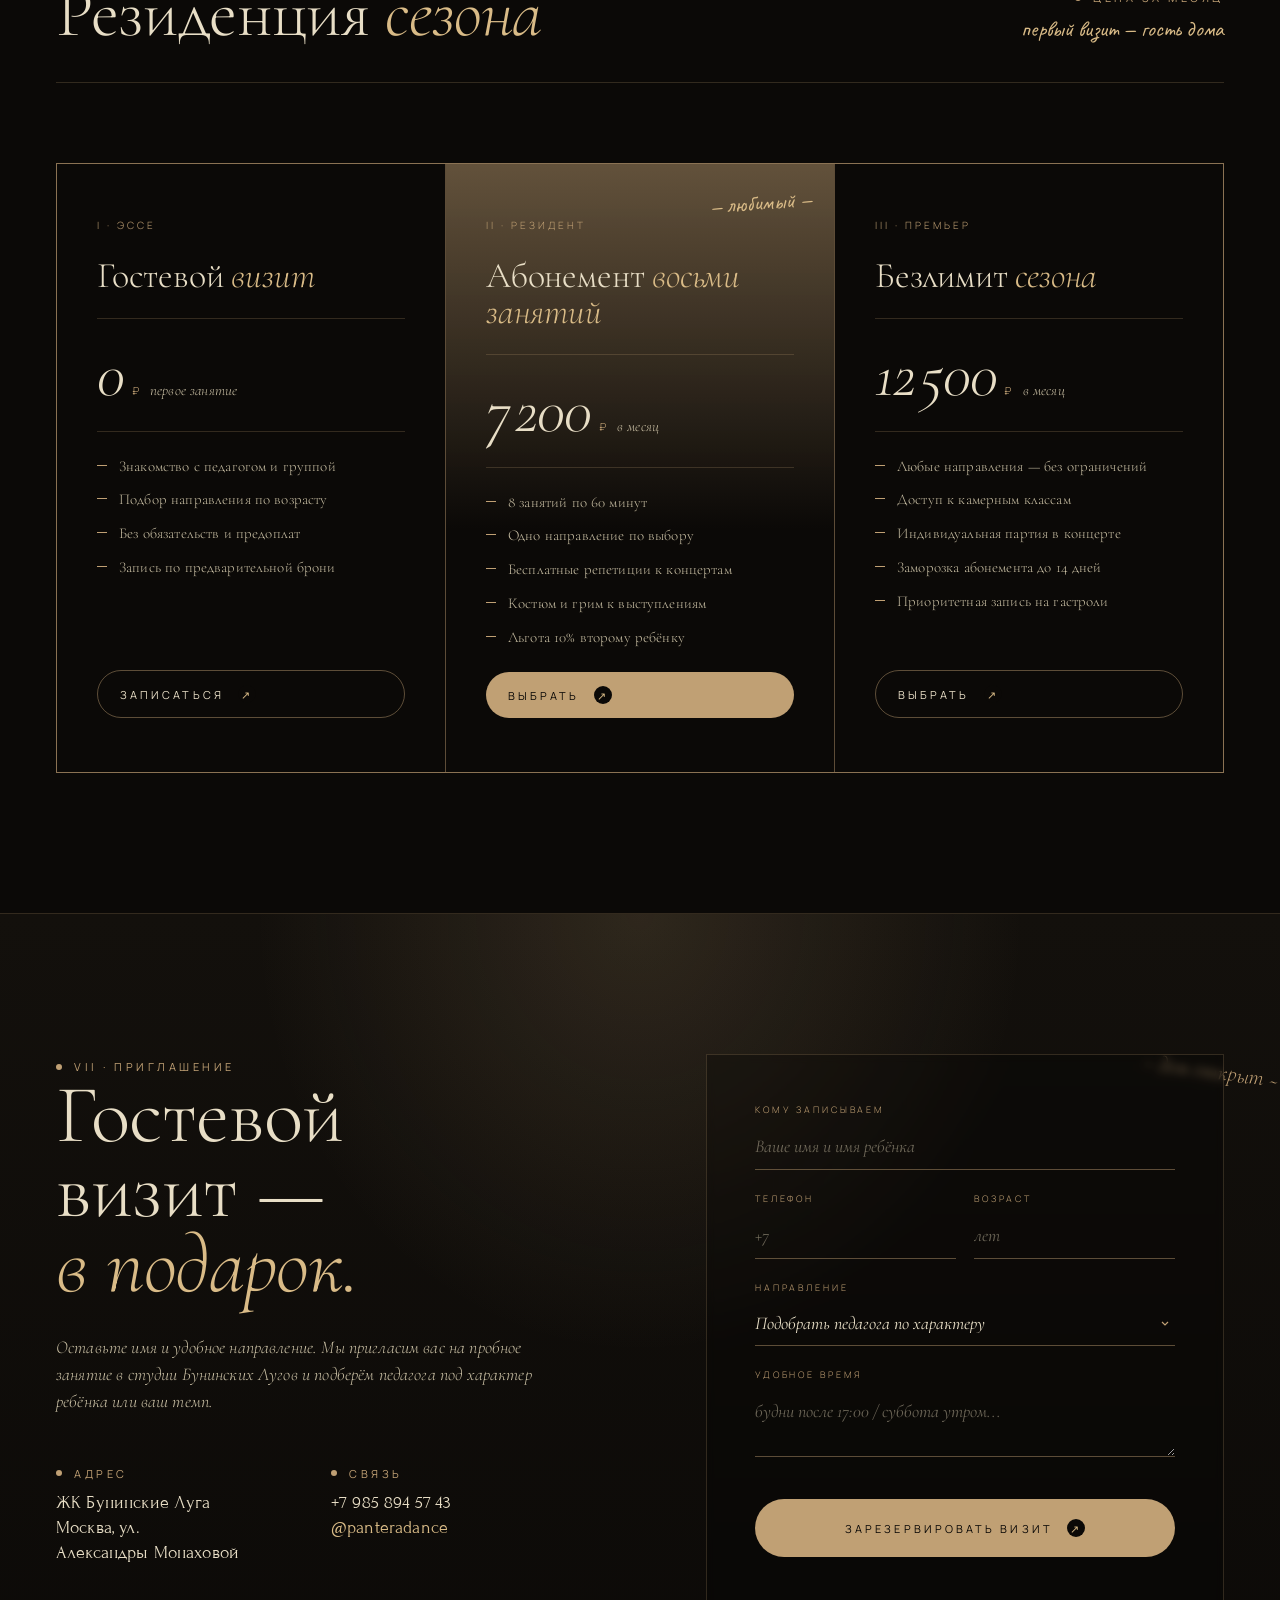
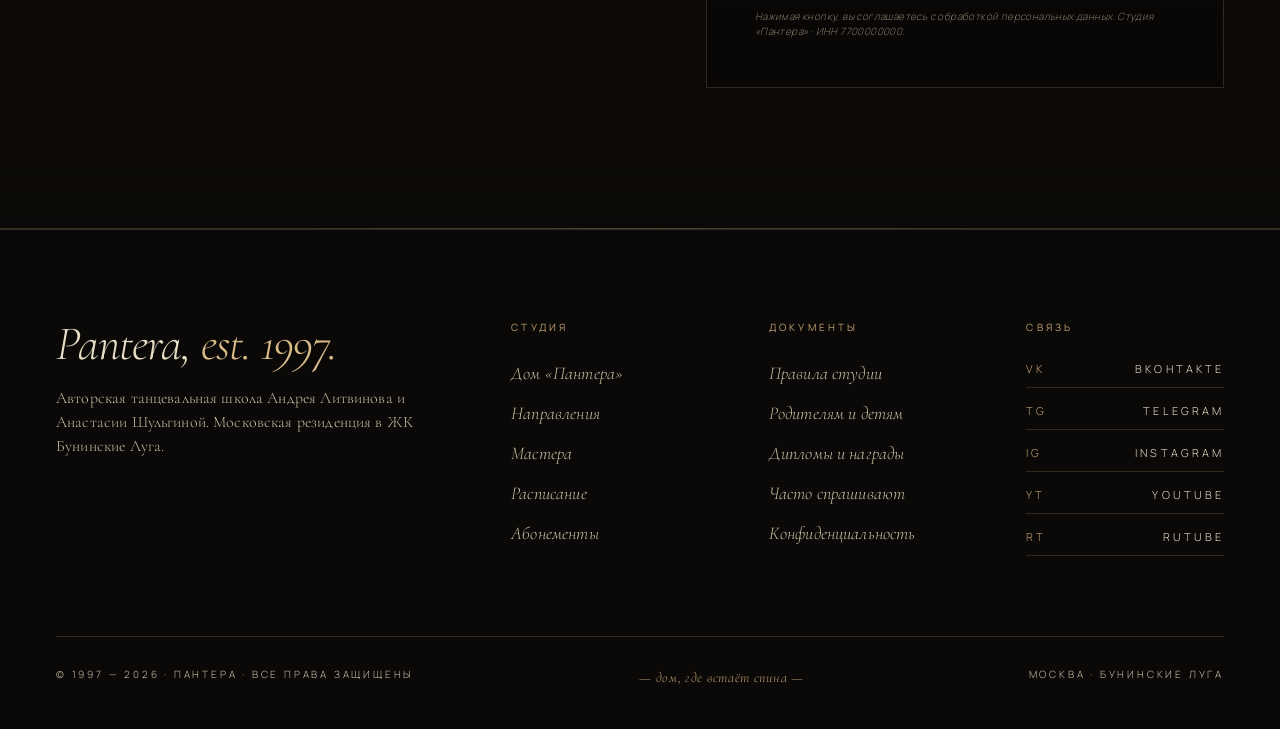
==== commit b5a17c7c: "Add valid struct" ====
--- a/index.html
+++ b/index.html
@@ -1,526 +1,46 @@
 <!doctype html>
 <html lang="ru">
 <head>
-<meta charset="utf-8" />
-<meta name="viewport" content="width=device-width, initial-scale=1, viewport-fit=cover" />
-<title>Пантера · Атеlie de Danse · Бунинские Луга</title>
-<meta name="description" content="Театрально-танцевальный дом «Пантера» в ЖК Бунинские Луга. Классика, джаз-модерн, contemporary, актёрское мастерство. С 1997 года." />
+  <meta charset="utf-8" />
+  <meta name="viewport" content="width=device-width, initial-scale=1, viewport-fit=cover" />
+  <title>Пантера · Atelier de Danse · Бунинские Луга</title>
+  <meta name="description" content="Театрально-танцевальный дом «Пантера» в ЖК Бунинские Луга. Классика, джаз-модерн, contemporary, актёрское мастерство. С 1997 года." />
 
-<link rel="preconnect" href="https://fonts.googleapis.com">
-<link rel="preconnect" href="https://fonts.gstatic.com" crossorigin>
-<link href="https://fonts.googleapis.com/css2?family=Cormorant+Garamond:ital,wght@0,300;0,400;0,500;1,300;1,400;1,500&family=Forum&family=Manrope:wght@200;300;400;500;600&family=Caveat:wght@400;500&display=swap" rel="stylesheet">
+  <link rel="preconnect" href="https://fonts.googleapis.com">
+  <link rel="preconnect" href="https://fonts.gstatic.com" crossorigin>
+  <link href="https://fonts.googleapis.com/css2?family=Cormorant+Garamond:ital,wght@0,300;0,400;0,500;1,300;1,400;1,500&family=Forum&family=Manrope:wght@200;300;400;500;600&family=Caveat:wght@400;500&display=swap" rel="stylesheet">
 
-<!-- === BEGIN DEMO WATERMARK === -->
-<script src="demo-guard.js" defer></script>
-<!-- === END DEMO WATERMARK === -->
+  <!-- Base / atomic styles -->
+  <link rel="stylesheet" href="css/base.css">
+  <link rel="stylesheet" href="css/typography.css">
+  <link rel="stylesheet" href="css/layout.css">
+  <link rel="stylesheet" href="css/cursor.css">
+  <link rel="stylesheet" href="css/overlays.css">
+  <link rel="stylesheet" href="css/cta.css">
+  <link rel="stylesheet" href="css/utilities.css">
 
-<style>
-/* ============================================
-   PALETTE — Obsidian, Ivory, Antique Gold
-============================================ */
-:root{
-  --obsidian:#0B0907;
-  --night:#13100C;
-  --smoke:#1C1813;
-  --char:#2A2218;
-  --ivory:#EFE6D2;
-  --paper:#E8DEC6;
-  --bone:#C9BFA4;
-  --gold:#C0A074;
-  --gold-deep:#8E7448;
-  --gold-bright:#D9BB87;
-  --oxblood:#4A1417;
-  --rule:rgba(192,160,116,.22);
-  --rule-strong:rgba(192,160,116,.45);
-}
+  <!-- Section styles -->
+  <link rel="stylesheet" href="css/nav.css">
+  <link rel="stylesheet" href="css/hero.css">
+  <link rel="stylesheet" href="css/marquee.css">
+  <link rel="stylesheet" href="css/about.css">
+  <link rel="stylesheet" href="css/directions.css">
+  <link rel="stylesheet" href="css/stats.css">
+  <link rel="stylesheet" href="css/ensemble.css">
+  <link rel="stylesheet" href="css/schedule.css">
+  <link rel="stylesheet" href="css/pricing.css">
+  <link rel="stylesheet" href="css/trial.css">
+  <link rel="stylesheet" href="css/footer.css">
 
-*{box-sizing:border-box;margin:0;padding:0}
-html,body{background:var(--obsidian);color:var(--ivory);-webkit-font-smoothing:antialiased;text-rendering:optimizeLegibility}
-html{scroll-behavior:smooth}
-body{
-  font-family:"Manrope",system-ui,sans-serif;
-  font-weight:300;
-  font-size:15px;
-  line-height:1.55;
-  letter-spacing:.01em;
-  overflow-x:hidden;
-  cursor:none;
-}
-@media (max-width: 820px){ body{ cursor:auto } }
+  <!-- Demo watermark (load last so it wins the cascade) -->
+  <link rel="stylesheet" href="css/watermark.css">
 
-img{max-width:100%;display:block}
-a{color:inherit;text-decoration:none}
-button{font:inherit;color:inherit;background:none;border:none;cursor:none}
-
-/* ===== Custom cursor (desktop) ===== */
-.cursor, .cursor-dot{position:fixed;top:0;left:0;pointer-events:none;z-index:9999;mix-blend-mode:difference;transition:transform .25s cubic-bezier(.2,.6,.2,1), width .25s, height .25s, opacity .25s}
-.cursor{width:32px;height:32px;border:1px solid var(--bone);border-radius:50%;transform:translate(-50%,-50%)}
-.cursor-dot{width:4px;height:4px;background:var(--paper);border-radius:50%;transform:translate(-50%,-50%)}
-.cursor.is-hover{width:64px;height:64px;border-color:var(--gold-bright)}
-@media (max-width: 820px){ .cursor,.cursor-dot{ display:none } }
-
-/* ===== Theatrical noise & vignette overlays ===== */
-body::before{
-  content:"";position:fixed;inset:0;pointer-events:none;z-index:50;
-  background:
-    radial-gradient(120% 80% at 50% 0%, transparent 55%, rgba(0,0,0,.55) 100%),
-    radial-gradient(120% 80% at 50% 100%, transparent 55%, rgba(0,0,0,.45) 100%);
-}
-body::after{
-  content:"";position:fixed;inset:-50%;pointer-events:none;z-index:51;opacity:.06;
-  background-image:url("data:image/svg+xml;utf8,<svg xmlns='http://www.w3.org/2000/svg' width='220' height='220'><filter id='n'><feTurbulence type='fractalNoise' baseFrequency='0.9' numOctaves='2' stitchTiles='stitch'/><feColorMatrix values='0 0 0 0 1  0 0 0 0 1  0 0 0 0 1  0 0 0 0.5 0'/></filter><rect width='100%' height='100%' filter='url(%23n)'/></svg>");
-  mix-blend-mode:overlay;
-}
-
-/* ===== Grain / light leaks ===== */
-.leak{position:absolute;border-radius:50%;filter:blur(80px);pointer-events:none;opacity:.35;mix-blend-mode:screen}
-.leak.l1{width:520px;height:520px;background:radial-gradient(circle, rgba(192,160,116,.45), transparent 60%);top:-160px;right:-120px}
-.leak.l2{width:640px;height:640px;background:radial-gradient(circle, rgba(74,20,23,.55), transparent 60%);bottom:-260px;left:-200px;opacity:.4}
-
-/* ===== Type ===== */
-.serif{font-family:"Cormorant Garamond",serif;font-weight:300}
-.forum{font-family:"Forum",serif;font-weight:400}
-.script{font-family:"Caveat",cursive}
-.eyebrow{
-  font-family:"Manrope",sans-serif;
-  font-weight:400;
-  font-size:11px;
-  letter-spacing:.32em;
-  text-transform:uppercase;
-  color:var(--gold);
-}
-.eyebrow .dot{display:inline-block;width:6px;height:6px;border-radius:50%;background:var(--gold);vertical-align:middle;margin:0 12px 3px 0}
-
-h1,h2,h3,h4{font-family:"Cormorant Garamond",serif;font-weight:300;letter-spacing:-.005em;color:var(--paper)}
-
-/* ===== Layout ===== */
-.wrap{max-width:1480px;margin:0 auto;padding:0 56px}
-@media (max-width: 820px){ .wrap{ padding:0 22px } }
-
-section{position:relative;padding:140px 0}
-@media (max-width: 820px){ section{ padding:88px 0 } }
-
-/* ============================================
-   NAV
-============================================ */
-.nav{
-  position:fixed;top:0;left:0;right:0;z-index:90;
-  display:grid;grid-template-columns:1fr auto 1fr;align-items:center;
-  padding:24px 56px;
-  background:linear-gradient(to bottom, rgba(11,9,7,.85), rgba(11,9,7,0));
-  backdrop-filter:blur(6px);
-  -webkit-backdrop-filter:blur(6px);
-  transition:padding .4s ease, background .4s ease;
-}
-.nav.scrolled{padding:14px 56px;background:rgba(11,9,7,.88);border-bottom:1px solid var(--rule)}
-@media (max-width:820px){ .nav{ padding:18px 22px; grid-template-columns:auto 1fr auto } .nav.scrolled{ padding:12px 22px } }
-
-.nav-left{display:flex;align-items:center;gap:34px}
-.nav-right{display:flex;align-items:center;justify-content:flex-end;gap:30px}
-.nav-links{display:flex;gap:26px}
-.nav-links a{font-family:"Manrope",sans-serif;font-weight:300;font-size:11px;letter-spacing:.28em;text-transform:uppercase;color:var(--bone);position:relative;padding:6px 0}
-.nav-links a::after{content:"";position:absolute;left:0;right:100%;bottom:0;height:1px;background:var(--gold);transition:right .4s cubic-bezier(.2,.7,.2,1)}
-.nav-links a:hover{color:var(--paper)}
-.nav-links a:hover::after{right:0}
-@media (max-width: 1100px){ .nav-links{ display:none } }
-
-/* Monogram */
-.brand{display:flex;align-items:center;gap:14px;justify-content:center}
-.monogram{width:48px;height:48px;display:grid;place-items:center;border:1px solid var(--gold);border-radius:50%;position:relative}
-.monogram svg{width:24px;height:24px}
-.brand .name{display:flex;flex-direction:column;line-height:1.1}
-.brand .name .a{font-family:"Forum",serif;font-size:18px;letter-spacing:.42em;color:var(--paper);text-transform:uppercase}
-.brand .name .b{font-family:"Manrope",sans-serif;font-size:9px;letter-spacing:.34em;color:var(--gold);text-transform:uppercase;margin-top:3px}
-
-.nav-tel{font-family:"Manrope",sans-serif;font-size:11px;letter-spacing:.22em;text-transform:uppercase;color:var(--paper);border-left:1px solid var(--rule-strong);padding-left:22px}
-.nav-tel b{font-family:"Cormorant Garamond",serif;font-weight:400;font-size:16px;letter-spacing:.02em;display:block;color:var(--gold-bright)}
-@media (max-width: 820px){ .nav-tel{ display:none } }
-
-.cta{
-  position:relative;display:inline-flex;align-items:center;gap:14px;
-  padding:14px 22px;
-  font-family:"Manrope",sans-serif;font-weight:400;font-size:11px;letter-spacing:.28em;text-transform:uppercase;
-  color:var(--obsidian);
-  background:var(--gold);
-  border-radius:999px;
-  overflow:hidden;
-  transition:color .4s, background .4s;
-}
-.cta::before{content:"";position:absolute;inset:0;background:var(--paper);transform:translateY(101%);transition:transform .55s cubic-bezier(.2,.7,.2,1);z-index:0}
-.cta > *{position:relative;z-index:1}
-.cta:hover::before{transform:translateY(0)}
-.cta .arrow{display:inline-grid;place-items:center;width:18px;height:18px;border-radius:50%;background:var(--obsidian);color:var(--gold-bright);font-size:11px}
-.cta.ghost{background:transparent;color:var(--paper);border:1px solid var(--rule-strong)}
-.cta.ghost::before{background:var(--gold)}
-.cta.ghost:hover{color:var(--obsidian)}
-
-/* ============================================
-   HERO
-============================================ */
-.hero{min-height:100vh;display:grid;align-items:end;padding-bottom:80px;padding-top:140px;position:relative;overflow:hidden}
-.hero-top{
-  position:absolute;top:120px;left:56px;right:56px;display:flex;justify-content:space-between;gap:24px;align-items:flex-start;
-}
-.hero-meta{display:flex;flex-direction:column;gap:8px;max-width:280px}
-.hero-meta .v{font-family:"Cormorant Garamond",serif;font-style:italic;font-size:15px;color:var(--bone);line-height:1.5}
-.hero-edition{writing-mode:vertical-rl;transform:rotate(180deg);font-family:"Manrope",sans-serif;font-size:10px;letter-spacing:.5em;text-transform:uppercase;color:var(--gold);align-self:flex-start}
-@media (max-width: 820px){ .hero-top{ position:static; padding:0 22px; flex-direction:column; gap:14px; margin-bottom:30px } .hero-edition{ writing-mode:horizontal-tb; transform:none } .hero{ padding-top:90px } }
-
-.hero-title{
-  font-family:"Cormorant Garamond",serif;font-weight:300;
-  font-size:clamp(64px, 16.5vw, 280px);
-  line-height:.86;
-  letter-spacing:-.025em;
-  color:var(--paper);
-  position:relative;
-}
-.hero-title .line{display:block;position:relative}
-.hero-title .it{font-style:italic;color:var(--gold-bright)}
-.hero-title .amp{font-style:italic;color:var(--gold);font-size:.7em;display:inline-block;transform:translateY(.06em)}
-.hero-title .underline{position:relative;display:inline-block}
-.hero-title .underline::after{
-  content:"";position:absolute;left:0;right:0;bottom:-.04em;height:1px;background:var(--gold);
-  transform:scaleX(0);transform-origin:left;animation:underline 1.6s 1.2s cubic-bezier(.2,.7,.2,1) forwards;
-}
-@keyframes underline{to{transform:scaleX(1)}}
-
-.hero-sub{
-  display:flex;flex-wrap:wrap;justify-content:space-between;align-items:flex-end;gap:40px;
-  margin-top:46px;border-top:1px solid var(--rule);padding-top:24px;
-}
-.hero-sub p{font-family:"Cormorant Garamond",serif;font-style:italic;font-size:clamp(17px, 1.4vw, 21px);color:var(--bone);max-width:520px;line-height:1.45}
-.hero-stats{display:flex;gap:46px;align-items:flex-start}
-.hero-stat{display:flex;flex-direction:column;gap:4px;align-items:flex-start}
-.hero-stat .n{font-family:"Cormorant Garamond",serif;font-style:italic;font-weight:300;font-size:42px;color:var(--paper);line-height:1}
-.hero-stat .l{font-family:"Manrope",sans-serif;font-size:10px;letter-spacing:.3em;text-transform:uppercase;color:var(--gold)}
-
-/* Floating ornament + scroll indicator */
-.scroll-ind{position:absolute;bottom:30px;right:56px;display:flex;flex-direction:column;align-items:center;gap:10px;color:var(--gold);font-family:"Manrope",sans-serif;font-size:9px;letter-spacing:.4em;text-transform:uppercase}
-.scroll-ind .l{width:1px;height:60px;background:linear-gradient(to bottom, var(--gold) 0%, transparent 100%);position:relative;overflow:hidden}
-.scroll-ind .l::before{content:"";position:absolute;top:-30%;left:0;width:1px;height:30%;background:var(--paper);animation:scrollline 2.2s infinite}
-@keyframes scrollline{0%{top:-30%}100%{top:120%}}
-@media (max-width: 820px){ .scroll-ind{ display:none } }
-
-/* Reveal staggers */
-.reveal{opacity:0;transform:translateY(28px);transition:opacity 1.1s cubic-bezier(.2,.7,.2,1), transform 1.1s cubic-bezier(.2,.7,.2,1)}
-.reveal.is-in{opacity:1;transform:none}
-.reveal[data-delay="1"]{transition-delay:.1s}
-.reveal[data-delay="2"]{transition-delay:.22s}
-.reveal[data-delay="3"]{transition-delay:.36s}
-.reveal[data-delay="4"]{transition-delay:.5s}
-.reveal[data-delay="5"]{transition-delay:.64s}
-
-.split .ch{display:inline-block;opacity:0;transform:translateY(.7em) rotate(4deg);transition:opacity .9s cubic-bezier(.2,.7,.2,1), transform .9s cubic-bezier(.2,.7,.2,1)}
-.split.is-in .ch{opacity:1;transform:none}
-
-/* ============================================
-   MARQUEE
-============================================ */
-.marquee{
-  padding:24px 0;border-top:1px solid var(--rule);border-bottom:1px solid var(--rule);
-  overflow:hidden;display:flex;gap:60px;
-  background:var(--night);
-}
-.marquee-track{display:flex;gap:60px;animation:scroll 38s linear infinite;flex-shrink:0;padding-right:60px}
-.marquee span{font-family:"Cormorant Garamond",serif;font-style:italic;font-size:clamp(28px, 4vw, 56px);color:var(--bone);white-space:nowrap}
-.marquee span::after{content:"✦";display:inline-block;margin-left:60px;color:var(--gold);font-style:normal;font-size:.5em;transform:translateY(-.3em)}
-@keyframes scroll{to{transform:translateX(-50%)}}
-
-/* ============================================
-   ABOUT
-============================================ */
-.about{display:grid;grid-template-columns:1fr 1.4fr;gap:120px;align-items:start}
-@media (max-width: 1100px){ .about{ grid-template-columns:1fr; gap:50px } }
-.about-label{position:sticky;top:140px}
-.about h2{
-  font-size:clamp(34px, 4.6vw, 76px);line-height:.95;letter-spacing:-.015em;
-  margin-top:18px;color:var(--paper);
-}
-.about h2 .it{font-style:italic;color:var(--gold-bright)}
-.about-cols{display:grid;grid-template-columns:1fr 1fr;gap:48px;margin-top:60px}
-.about-cols p{font-family:"Cormorant Garamond",serif;font-weight:400;font-size:17px;line-height:1.65;color:var(--bone)}
-.about-cols p strong{color:var(--paper);font-weight:500}
-.about-cols p + p{margin-top:18px}
-.dropcap::first-letter{
-  font-family:"Cormorant Garamond",serif;font-style:italic;font-size:74px;line-height:.85;
-  color:var(--gold-bright);float:left;margin:8px 12px -4px 0;padding-top:4px;
-}
-@media (max-width: 820px){ .about-cols{ grid-template-columns:1fr; gap:24px } }
-
-.about-quote{
-  margin-top:80px;padding:46px 0;border-top:1px solid var(--rule);border-bottom:1px solid var(--rule);
-  display:grid;grid-template-columns:auto 1fr;gap:30px;align-items:center;
-}
-.quote-mark{font-family:"Cormorant Garamond",serif;font-style:italic;font-size:120px;line-height:.5;color:var(--gold);align-self:start}
-.about-quote p{font-family:"Cormorant Garamond",serif;font-style:italic;font-weight:300;font-size:clamp(22px, 2.4vw, 34px);line-height:1.35;color:var(--paper)}
-.about-quote cite{display:block;margin-top:18px;font-style:normal;font-family:"Manrope",sans-serif;font-size:11px;letter-spacing:.3em;text-transform:uppercase;color:var(--gold)}
-
-/* ============================================
-   DIRECTIONS
-============================================ */
-.dir{background:linear-gradient(to bottom, var(--obsidian) 0%, var(--night) 60%, var(--obsidian) 100%)}
-.dir-head{display:grid;grid-template-columns:1fr auto;gap:30px;align-items:end;margin-bottom:80px;border-bottom:1px solid var(--rule);padding-bottom:40px}
-.dir-head h2{font-size:clamp(48px, 7vw, 120px);line-height:.9;color:var(--paper)}
-.dir-head h2 .it{font-style:italic;color:var(--gold-bright)}
-.dir-head .meta{font-family:"Manrope",sans-serif;font-size:11px;letter-spacing:.3em;text-transform:uppercase;color:var(--gold);text-align:right}
-@media (max-width: 820px){ .dir-head{ grid-template-columns:1fr } .dir-head .meta{ text-align:left } }
-
-.dir-list{display:flex;flex-direction:column;gap:0}
-.dir-item{
-  display:grid;grid-template-columns:80px 1.1fr 2fr 1fr auto;gap:40px;align-items:center;
-  padding:32px 0;border-bottom:1px solid var(--rule);
-  position:relative;transition:padding .5s cubic-bezier(.2,.7,.2,1);
-}
-.dir-item::before{
-  content:"";position:absolute;left:0;right:0;top:0;bottom:0;
-  background:linear-gradient(90deg, rgba(192,160,116,.04), rgba(192,160,116,0) 50%);
-  opacity:0;transition:opacity .55s;
-  pointer-events:none;
-}
-.dir-item:hover{padding-left:24px}
-.dir-item:hover::before{opacity:1}
-.dir-num{font-family:"Cormorant Garamond",serif;font-style:italic;font-size:30px;color:var(--gold)}
-.dir-name{font-family:"Cormorant Garamond",serif;font-size:clamp(28px, 3.2vw, 48px);font-weight:300;color:var(--paper);line-height:1}
-.dir-name .it{font-style:italic;color:var(--gold-bright)}
-.dir-desc{font-family:"Cormorant Garamond",serif;font-style:italic;color:var(--bone);font-size:16px;line-height:1.45}
-.dir-age{font-family:"Manrope",sans-serif;font-size:10px;letter-spacing:.3em;text-transform:uppercase;color:var(--gold)}
-.dir-arrow{width:46px;height:46px;border:1px solid var(--rule-strong);border-radius:50%;display:grid;place-items:center;transition:background .4s, color .4s, border-color .4s}
-.dir-item:hover .dir-arrow{background:var(--gold);color:var(--obsidian);border-color:var(--gold)}
-.dir-arrow svg{width:14px;height:14px;transition:transform .4s}
-.dir-item:hover .dir-arrow svg{transform:translate(2px,-2px)}
-@media (max-width: 1100px){ .dir-item{ grid-template-columns:50px 1fr auto; gap:20px } .dir-desc, .dir-age{ display:none } }
-
-/* ============================================
-   STATS / ACHIEVEMENTS
-============================================ */
-.stats{
-  background:
-    radial-gradient(70% 60% at 50% 0%, rgba(192,160,116,.08), transparent 60%),
-    var(--night);
-  border-top:1px solid var(--rule);border-bottom:1px solid var(--rule);
-}
-.stats-inner{display:grid;grid-template-columns:1.2fr 2fr;gap:80px;align-items:center}
-.stats-inner h2{font-size:clamp(36px, 4.8vw, 78px);line-height:.95;color:var(--paper)}
-.stats-inner h2 .it{font-style:italic;color:var(--gold-bright)}
-.stats-grid{display:grid;grid-template-columns:repeat(3,1fr);gap:20px}
-.stat{padding:46px 30px;border:1px solid var(--rule);background:rgba(192,160,116,.025);position:relative;overflow:hidden}
-.stat::before{content:"";position:absolute;top:0;left:0;width:30px;height:1px;background:var(--gold)}
-.stat::after{content:"";position:absolute;top:0;left:0;width:1px;height:30px;background:var(--gold)}
-.stat .n{font-family:"Cormorant Garamond",serif;font-style:italic;font-weight:300;font-size:clamp(54px, 6vw, 92px);line-height:1;color:var(--paper);letter-spacing:-.02em}
-.stat .plus{color:var(--gold);margin-left:4px}
-.stat .l{margin-top:14px;font-family:"Manrope",sans-serif;font-size:10px;letter-spacing:.3em;text-transform:uppercase;color:var(--gold)}
-.stat .d{margin-top:14px;font-family:"Cormorant Garamond",serif;font-style:italic;color:var(--bone);font-size:14px;line-height:1.5}
-@media (max-width: 1100px){ .stats-inner{ grid-template-columns:1fr } .stats-grid{ grid-template-columns:1fr } }
-
-/* ============================================
-   ENSEMBLE / MASTERS
-============================================ */
-.ens-head{display:flex;justify-content:space-between;align-items:flex-end;gap:30px;margin-bottom:80px;border-bottom:1px solid var(--rule);padding-bottom:36px}
-.ens-head h2{font-size:clamp(48px, 6vw, 96px);line-height:.95;color:var(--paper)}
-.ens-head h2 .it{font-style:italic;color:var(--gold-bright)}
-.ens-head .right{text-align:right}
-.ens-head .script{color:var(--gold-bright);font-size:22px}
-
-.ens-grid{display:grid;grid-template-columns:repeat(3,1fr);gap:40px}
-.master{position:relative}
-.master .frame{
-  aspect-ratio:3/4;border:1px solid var(--rule);background:linear-gradient(160deg, var(--smoke), var(--char));
-  display:grid;place-items:center;overflow:hidden;position:relative;
-  transition:border-color .55s;
-}
-.master:hover .frame{border-color:var(--gold)}
-.master .frame::after{
-  content:"";position:absolute;inset:0;
-  background:radial-gradient(80% 60% at 50% 100%, rgba(11,9,7,.85), transparent 70%);
-}
-.master .silhouette{width:60%;aspect-ratio:1;border-radius:50%;background:radial-gradient(circle at 50% 30%, var(--gold) 0%, transparent 60%);opacity:.25;filter:blur(8px)}
-.master .initials{
-  position:absolute;inset:0;display:grid;place-items:center;
-  font-family:"Cormorant Garamond",serif;font-style:italic;font-weight:300;font-size:140px;color:var(--gold-bright);opacity:.9;letter-spacing:-.04em;
-  text-shadow:0 8px 40px rgba(0,0,0,.5);
-}
-.master .badge{position:absolute;top:18px;left:18px;font-family:"Manrope",sans-serif;font-size:9px;letter-spacing:.3em;text-transform:uppercase;color:var(--gold);border:1px solid var(--rule-strong);padding:6px 10px;border-radius:999px;background:rgba(11,9,7,.6)}
-.master .num{position:absolute;top:18px;right:18px;font-family:"Cormorant Garamond",serif;font-style:italic;font-size:22px;color:var(--gold)}
-.master h3{font-family:"Cormorant Garamond",serif;font-weight:400;font-size:32px;line-height:1.05;margin-top:26px;color:var(--paper)}
-.master h3 .it{font-style:italic;color:var(--gold-bright)}
-.master .role{margin-top:6px;font-family:"Manrope",sans-serif;font-size:10px;letter-spacing:.3em;text-transform:uppercase;color:var(--gold)}
-.master p{margin-top:14px;font-family:"Cormorant Garamond",serif;font-size:15px;line-height:1.55;color:var(--bone)}
-@media (max-width: 1100px){ .ens-grid{ grid-template-columns:1fr 1fr } }
-@media (max-width: 720px){ .ens-grid{ grid-template-columns:1fr } }
-
-/* ============================================
-   SCHEDULE
-============================================ */
-.sch{background:linear-gradient(to bottom, var(--night), var(--obsidian))}
-.sch-head{display:grid;grid-template-columns:1fr 1fr;gap:60px;align-items:end;margin-bottom:70px;border-bottom:1px solid var(--rule);padding-bottom:36px}
-.sch-head h2{font-size:clamp(40px, 5.4vw, 86px);line-height:.95;color:var(--paper)}
-.sch-head h2 .it{font-style:italic;color:var(--gold-bright)}
-.sch-head .intro{font-family:"Cormorant Garamond",serif;font-style:italic;font-size:18px;color:var(--bone);max-width:520px;justify-self:end;line-height:1.5}
-@media (max-width: 820px){ .sch-head{ grid-template-columns:1fr } .sch-head .intro{ justify-self:start } }
-
-.sch-table{display:grid;grid-template-columns:repeat(6,1fr);border-top:1px solid var(--rule-strong)}
-.sch-day{padding:24px 18px;border-right:1px solid var(--rule);border-bottom:1px solid var(--rule);min-height:300px;background:var(--obsidian);position:relative}
-.sch-day:last-child{border-right:none}
-.sch-day .dow{font-family:"Manrope",sans-serif;font-size:10px;letter-spacing:.3em;text-transform:uppercase;color:var(--gold)}
-.sch-day .date{font-family:"Cormorant Garamond",serif;font-style:italic;font-size:32px;color:var(--paper);margin-top:4px;line-height:1}
-.sch-day .slot{margin-top:18px;padding-top:14px;border-top:1px solid var(--rule);font-family:"Cormorant Garamond",serif;font-size:14px;color:var(--bone);line-height:1.45}
-.sch-day .slot:hover{color:var(--paper)}
-.sch-day .slot .t{display:block;font-family:"Manrope",sans-serif;font-weight:400;font-size:10px;letter-spacing:.2em;color:var(--gold);text-transform:uppercase;margin-bottom:4px}
-.sch-day.sat{background:linear-gradient(135deg, var(--obsidian), rgba(74,20,23,.12))}
-@media (max-width: 1100px){ .sch-table{ grid-template-columns:repeat(2,1fr) } .sch-day{ min-height:auto } }
-
-/* ============================================
-   PRICING
-============================================ */
-.price-head{display:flex;justify-content:space-between;align-items:flex-end;gap:30px;margin-bottom:80px;border-bottom:1px solid var(--rule);padding-bottom:36px}
-.price-head h2{font-size:clamp(40px, 5.4vw, 86px);line-height:.95;color:var(--paper)}
-.price-head h2 .it{font-style:italic;color:var(--gold-bright)}
-
-.price-grid{display:grid;grid-template-columns:repeat(3,1fr);gap:1px;background:var(--rule-strong);border:1px solid var(--rule-strong)}
-.price-card{background:var(--obsidian);padding:54px 40px;display:flex;flex-direction:column;gap:24px;position:relative;transition:background .5s}
-.price-card:hover{background:var(--night)}
-.price-card.feature{background:linear-gradient(180deg, rgba(192,160,116,.06), var(--obsidian) 60%)}
-.price-card .tag{font-family:"Manrope",sans-serif;font-size:10px;letter-spacing:.3em;text-transform:uppercase;color:var(--gold)}
-.price-card h3{font-family:"Cormorant Garamond",serif;font-weight:300;font-size:36px;color:var(--paper);line-height:1}
-.price-card h3 .it{font-style:italic;color:var(--gold-bright)}
-.price-card .amt{display:flex;align-items:baseline;gap:8px;border-top:1px solid var(--rule);border-bottom:1px solid var(--rule);padding:24px 0}
-.price-card .amt .n{font-family:"Cormorant Garamond",serif;font-style:italic;font-weight:300;font-size:64px;color:var(--paper);line-height:1;letter-spacing:-.02em}
-.price-card .amt .c{font-family:"Manrope",sans-serif;font-size:11px;letter-spacing:.3em;text-transform:uppercase;color:var(--gold)}
-.price-card .amt .per{font-family:"Cormorant Garamond",serif;font-style:italic;color:var(--bone);font-size:15px}
-.price-card ul{list-style:none;display:flex;flex-direction:column;gap:12px}
-.price-card li{font-family:"Cormorant Garamond",serif;font-size:15px;color:var(--bone);padding-left:22px;position:relative;line-height:1.45}
-.price-card li::before{content:"";position:absolute;left:0;top:.6em;width:10px;height:1px;background:var(--gold)}
-.price-card .ribbon{position:absolute;top:22px;right:22px;font-family:"Caveat",cursive;color:var(--gold-bright);font-size:22px;transform:rotate(-4deg)}
-@media (max-width: 1100px){ .price-grid{ grid-template-columns:1fr } }
-
-/* ============================================
-   TRIAL / CTA
-============================================ */
-.trial{
-  position:relative;overflow:hidden;
-  background:
-    radial-gradient(50% 80% at 50% 0%, rgba(192,160,116,.16), transparent 60%),
-    linear-gradient(180deg, var(--night), var(--obsidian));
-  border-top:1px solid var(--rule);border-bottom:1px solid var(--rule);
-}
-.trial-inner{display:grid;grid-template-columns:1.1fr 1fr;gap:80px;align-items:start;position:relative}
-.trial h2{font-size:clamp(48px, 6.4vw, 110px);line-height:.92;color:var(--paper)}
-.trial h2 .it{font-style:italic;color:var(--gold-bright);display:block}
-.trial p{font-family:"Cormorant Garamond",serif;font-style:italic;font-size:18px;color:var(--bone);margin-top:30px;line-height:1.5;max-width:480px}
-.trial .corner{position:absolute;font-family:"Cormorant Garamond",serif;font-style:italic;color:var(--gold);font-size:22px}
-.trial .corner.tr{top:0;right:0;transform:rotate(8deg)}
-
-form.book{
-  background:rgba(0,0,0,.25);border:1px solid var(--rule);padding:48px;display:flex;flex-direction:column;gap:22px;
-  backdrop-filter:blur(4px);
-}
-form.book .row{display:grid;grid-template-columns:1fr 1fr;gap:18px}
-form.book label{font-family:"Manrope",sans-serif;font-size:9px;letter-spacing:.32em;text-transform:uppercase;color:var(--gold);display:block;margin-bottom:8px}
-form.book input, form.book select, form.book textarea{
-  width:100%;background:transparent;border:none;border-bottom:1px solid var(--rule-strong);
-  padding:10px 0 12px;color:var(--paper);
-  font-family:"Cormorant Garamond",serif;font-size:18px;font-style:italic;font-weight:400;
-  outline:none;cursor:none;transition:border-color .4s;
-}
-form.book input:focus, form.book select:focus, form.book textarea:focus{border-color:var(--gold-bright)}
-form.book input::placeholder, form.book textarea::placeholder{color:var(--bone);opacity:.5;font-style:italic}
-form.book select{appearance:none;-webkit-appearance:none;background-image:url("data:image/svg+xml;utf8,<svg xmlns='http://www.w3.org/2000/svg' width='12' height='12' viewBox='0 0 12 12'><path d='M3 4l3 3 3-3' fill='none' stroke='%23C0A074' stroke-width='1.2'/></svg>");background-repeat:no-repeat;background-position:right 4px center}
-form.book select option{background:var(--obsidian);color:var(--paper)}
-form.book textarea{min-height:60px;resize:vertical}
-form.book .submit{margin-top:14px;justify-self:start;align-self:flex-start;width:100%;justify-content:center;padding:20px 26px}
-form.book .legal{font-family:"Manrope",sans-serif;font-size:10px;color:var(--bone);opacity:.6;line-height:1.5;letter-spacing:.04em}
-@media (max-width: 1100px){ .trial-inner{ grid-template-columns:1fr } form.book{ padding:30px } form.book .row{ grid-template-columns:1fr } }
-
-/* ============================================
-   FOOTER
-============================================ */
-footer{padding:90px 0 40px;border-top:1px solid var(--rule);background:var(--obsidian);position:relative}
-.foot-grid{display:grid;grid-template-columns:2fr 1fr 1fr 1fr;gap:60px;margin-bottom:80px}
-.foot-grid h4{font-family:"Manrope",sans-serif;font-weight:400;font-size:10px;letter-spacing:.32em;text-transform:uppercase;color:var(--gold);margin-bottom:24px}
-.foot-grid ul{list-style:none;display:flex;flex-direction:column;gap:12px}
-.foot-grid a{font-family:"Cormorant Garamond",serif;font-style:italic;color:var(--bone);font-size:18px;transition:color .35s}
-.foot-grid a:hover{color:var(--gold-bright)}
-.foot-grid .col-1 .word{font-family:"Cormorant Garamond",serif;font-style:italic;font-weight:300;font-size:48px;color:var(--paper);line-height:1;letter-spacing:-.02em}
-.foot-grid .col-1 p{font-family:"Cormorant Garamond",serif;font-size:16px;color:var(--bone);margin-top:18px;max-width:380px;line-height:1.5}
-.foot-grid .social{display:flex;flex-direction:column;gap:14px}
-.foot-grid .social a{display:flex;justify-content:space-between;align-items:center;border-bottom:1px solid var(--rule);padding-bottom:10px;font-style:normal;font-family:"Manrope",sans-serif;font-size:11px;letter-spacing:.28em;text-transform:uppercase;color:var(--paper)}
-.foot-grid .social a span{color:var(--gold)}
-.foot-bottom{display:flex;justify-content:space-between;gap:30px;padding-top:30px;border-top:1px solid var(--rule);font-family:"Manrope",sans-serif;font-size:10px;letter-spacing:.28em;text-transform:uppercase;color:var(--bone)}
-.foot-bottom .ornament{color:var(--gold);font-family:"Cormorant Garamond",serif;font-style:italic;letter-spacing:.05em;text-transform:none;font-size:14px}
-@media (max-width: 1100px){ .foot-grid{ grid-template-columns:1fr 1fr; gap:40px } }
-@media (max-width: 700px){ .foot-grid{ grid-template-columns:1fr } .foot-bottom{ flex-direction:column; gap:12px } }
-
-/* ============================================
-   UTILITIES
-============================================ */
-.rule{height:1px;background:var(--rule);margin:0}
-.gold{color:var(--gold-bright)}
-.line-vert{width:1px;height:60px;background:var(--gold);margin:30px auto}
-
-/* Selection */
-::selection{background:var(--gold);color:var(--obsidian)}
-
-/* Scroll-tied parallax helper class via JS */
-.parallax{will-change:transform}
-
-/* === BEGIN DEMO WATERMARK (vgartg.ru) === */
-/* Demo watermark — diagonal "vgartg.ru" ribbons.
-   Tamper-resistant: pseudo-elements on html+body cannot be deleted via the
-   Elements panel. Paired with demo-guard.js which re-injects styles on
-   override attempts. Strip via the `demo-watermark-remove` skill, or by
-   removing this block + demo-guard.js + the <script> tag in the HTML head. */
-
-html::before, html::after,
-body::before, body::after{
-  content: "vgartg.ru · vgartg.ru · vgartg.ru · vgartg.ru · vgartg.ru · vgartg.ru · vgartg.ru · vgartg.ru · vgartg.ru · vgartg.ru · vgartg.ru · vgartg.ru · vgartg.ru · vgartg.ru · vgartg.ru · vgartg.ru" !important;
-  position: fixed !important;
-  top: 50% !important;
-  left: 50% !important;
-  right: auto !important;
-  bottom: auto !important;
-  width: 300vmax !important;
-  height: auto !important;
-  margin: 0 !important;
-  padding: 0 !important;
-  display: block !important;
-  visibility: visible !important;
-  opacity: .13 !important;
-  text-align: center !important;
-  font-family: "Unbounded", "Onest", system-ui, sans-serif !important;
-  font-weight: 800 !important;
-  font-size: clamp(26px, 2.8vmax, 44px) !important;
-  line-height: 1 !important;
-  letter-spacing: .35em !important;
-  text-transform: lowercase !important;
-  color: #FFE9A8 !important;
-  background: transparent !important;
-  white-space: nowrap !important;
-  overflow: visible !important;
-  pointer-events: none !important;
-  user-select: none !important;
-  -webkit-user-select: none !important;
-  z-index: 2147483646 !important;
-  transform-origin: center center !important;
-  mix-blend-mode: screen !important;
-  text-shadow: none !important;
-  clip-path: none !important;
-  filter: none !important;
-}
-
-html::before{ transform: translate(-50%, -50%) rotate(-45deg) translate(0, -34vmax) !important; }
-html::after { transform: translate(-50%, -50%) rotate(-45deg) translate(0, -11vmax) !important; }
-body::before{ transform: translate(-50%, -50%) rotate(-45deg) translate(0,  11vmax) !important; }
-body::after { transform: translate(-50%, -50%) rotate(-45deg) translate(0,  34vmax) !important; }
-
-@media print{
-  html::before, html::after, body::before, body::after{
-    opacity: .35 !important;
-    color: #FFD24A !important;
-    mix-blend-mode: normal !important;
-  }
-}
-/* === END DEMO WATERMARK === */
-</style>
+  <!-- Scripts -->
+  <script src="js/demo-guard.js" defer></script>
+  <script src="js/partials.js" defer></script>
+  <script src="js/cursor.js" defer></script>
+  <script src="js/nav.js" defer></script>
+  <script src="js/reveal.js" defer></script>
 </head>
 <body>
 
@@ -528,566 +48,18 @@
 <div class="cursor" id="cursor"></div>
 <div class="cursor-dot" id="cursorDot"></div>
 
-<!-- ===== NAV ===== -->
-<nav class="nav" id="nav">
-  <div class="nav-left">
-    <div class="nav-links">
-      <a href="#about">Студия</a>
-      <a href="#directions">Направления</a>
-      <a href="#masters">Мастера</a>
-      <a href="#schedule">Расписание</a>
-      <a href="#pricing">Стоимость</a>
-    </div>
-  </div>
+<!-- Page sections (loaded from partials/ at runtime) -->
+<div data-partial="nav"></div>
+<div data-partial="hero"></div>
+<div data-partial="marquee"></div>
+<div data-partial="about"></div>
+<div data-partial="directions"></div>
+<div data-partial="stats"></div>
+<div data-partial="masters"></div>
+<div data-partial="schedule"></div>
+<div data-partial="pricing"></div>
+<div data-partial="trial"></div>
+<div data-partial="footer"></div>
 
-  <a href="#top" class="brand">
-    <div class="monogram" aria-hidden="true">
-      <svg viewBox="0 0 32 32" fill="none">
-        <!-- Stylised "П" / panther mark -->
-        <path d="M6 25 V8 H26 V25 M11 13 Q16 9 21 13 M14 17 h4 M15 20 h2" stroke="#C0A074" stroke-width="1.2" stroke-linecap="round" fill="none"/>
-        <circle cx="16" cy="16" r="14" stroke="#C0A074" stroke-width=".5" opacity=".4"/>
-      </svg>
-    </div>
-    <div class="name">
-      <span class="a">Pantera</span>
-      <span class="b">Atelier de Danse · est. 1997</span>
-    </div>
-  </a>
-
-  <div class="nav-right">
-    <div class="nav-tel">
-      <span>Резерв</span>
-      <b>+7 985 894 57 43</b>
-    </div>
-    <a href="#trial" class="cta">
-      <span>Пробный визит</span>
-      <span class="arrow">↗</span>
-    </a>
-  </div>
-</nav>
-
-<!-- ===== HERO ===== -->
-<header class="hero" id="top">
-  <div class="leak l1"></div>
-  <div class="leak l2"></div>
-
-  <div class="hero-top">
-    <div class="hero-meta reveal" data-delay="1">
-      <span class="eyebrow"><span class="dot"></span>Москва · ЖК Бунинские Луга</span>
-      <span class="v">Резиденция танца, актёрского мастерства и пластики &mdash;<br>дом, где рождается сцена.</span>
-    </div>
-    <div class="hero-edition reveal" data-delay="2">Сезон XXVIII · MMXXVI</div>
-  </div>
-
-  <div class="wrap">
-    <h1 class="hero-title">
-      <span class="line reveal" data-delay="1">Пантера</span>
-      <span class="line reveal" data-delay="2"><span class="it">&amp;&nbsp;</span><span class="underline">Бунинские</span></span>
-      <span class="line reveal" data-delay="3"><span class="it">Луга</span></span>
-    </h1>
-
-    <div class="hero-sub reveal" data-delay="4">
-      <p>Авторская танцевальная школа основателей &laquo;Пантеры&raquo; — <strong style="color:var(--paper)">Андрея Литвинова</strong> и <strong style="color:var(--paper)">Анастасии Шульгиной</strong>. Сцена, дисциплина, вкус — для детей и взрослых.</p>
-      <div class="hero-stats">
-        <div class="hero-stat"><span class="n">28</span><span class="l">лет на сцене</span></div>
-        <div class="hero-stat"><span class="n">200<span class="gold">+</span></span><span class="l">кубков</span></div>
-        <div class="hero-stat"><span class="n">2000</span><span class="l">выступлений</span></div>
-      </div>
-    </div>
-  </div>
-
-  <div class="scroll-ind"><span>Scroll</span><span class="l"></span></div>
-</header>
-
-<!-- ===== MARQUEE ===== -->
-<div class="marquee" aria-hidden="true">
-  <div class="marquee-track">
-    <span>Classique</span><span>Jazz-Modern</span><span>Contemporary</span><span>Acting</span><span>Hip-Hop</span><span>Plastique</span><span>Gymnastique au sol</span>
-  </div>
-  <div class="marquee-track">
-    <span>Classique</span><span>Jazz-Modern</span><span>Contemporary</span><span>Acting</span><span>Hip-Hop</span><span>Plastique</span><span>Gymnastique au sol</span>
-  </div>
-</div>
-
-<!-- ===== ABOUT ===== -->
-<section id="about">
-  <div class="wrap about">
-    <div class="about-label reveal">
-      <span class="eyebrow"><span class="dot"></span>I · Дом «Пантера»</span>
-      <h2>Школа<br><span class="it">сценической</span><br>культуры.</h2>
-    </div>
-
-    <div>
-      <div class="about-cols">
-        <p class="dropcap reveal" data-delay="1">«Пантера» родилась в Воронеже в 1997 году и сегодня — это сеть студий от Москвы до Надыма. Филиал в&nbsp;ЖК&nbsp;Бунинские&nbsp;Луга — наша московская резиденция: камерная, домашняя, со взрослыми требованиями к&nbsp;форме и&nbsp;вкусу.</p>
-        <div class="reveal" data-delay="2">
-          <p>Мы формируем <strong>всесторонне развитого артиста</strong>: тело, голос, внимание, дисциплину. Уроки построены так, чтобы ребёнок дышал танцем и держал спину как взрослый, а взрослый — вспоминал, что такое лёгкость.</p>
-          <p>Занятия ведут педагоги с опытом работы в мюзиклах, классическом балете и круизных постановках. Каждый год &mdash; концерты, фестивали, гастроли.</p>
-        </div>
-      </div>
-
-      <div class="about-quote reveal" data-delay="3">
-        <span class="quote-mark">&ldquo;</span>
-        <div>
-          <p>Сначала встаёт спина. Потом &mdash; характер. И только тогда танец становится твоим.</p>
-          <cite>— Анастасия Шульгина, художественный руководитель</cite>
-        </div>
-      </div>
-    </div>
-  </div>
-</section>
-
-<!-- ===== DIRECTIONS ===== -->
-<section class="dir" id="directions">
-  <div class="wrap">
-    <div class="dir-head">
-      <div class="reveal">
-        <span class="eyebrow"><span class="dot"></span>II · Репертуар</span>
-        <h2>Направления <span class="it">сезона</span></h2>
-      </div>
-      <div class="meta reveal" data-delay="1">8 дисциплин<br>2,5 – 60 лет</div>
-    </div>
-
-    <div class="dir-list">
-
-      <a class="dir-item reveal" href="#trial">
-        <span class="dir-num">01</span>
-        <span class="dir-name">Classique <span class="it">·</span> Классика</span>
-        <span class="dir-desc">Базис балетной выправки — станок, port de bras, allegro. Воспитывает осанку, координацию и слух.</span>
-        <span class="dir-age">5 – 18 лет</span>
-        <span class="dir-arrow"><svg viewBox="0 0 24 24" fill="none" stroke="currentColor" stroke-width="1.4"><path d="M7 17 L17 7 M9 7 H17 V15"/></svg></span>
-      </a>
-
-      <a class="dir-item reveal" data-delay="1" href="#trial">
-        <span class="dir-num">02</span>
-        <span class="dir-name">Jazz-Modern <span class="it">&amp;</span> Contemporary</span>
-        <span class="dir-desc">Современный сценический танец: дыхание, центр, парение. Авторские постановки художественного руководителя.</span>
-        <span class="dir-age">8 – 60 лет</span>
-        <span class="dir-arrow"><svg viewBox="0 0 24 24" fill="none" stroke="currentColor" stroke-width="1.4"><path d="M7 17 L17 7 M9 7 H17 V15"/></svg></span>
-      </a>
-
-      <a class="dir-item reveal" data-delay="1" href="#trial">
-        <span class="dir-num">03</span>
-        <span class="dir-name">Acting <span class="it">·</span> Актёрское</span>
-        <span class="dir-desc">Сценическая речь, этюды, работа со взглядом и текстом. Уверенность на публике — побочный эффект.</span>
-        <span class="dir-age">6 – 17 лет</span>
-        <span class="dir-arrow"><svg viewBox="0 0 24 24" fill="none" stroke="currentColor" stroke-width="1.4"><path d="M7 17 L17 7 M9 7 H17 V15"/></svg></span>
-      </a>
-
-      <a class="dir-item reveal" data-delay="2" href="#trial">
-        <span class="dir-num">04</span>
-        <span class="dir-name">Hip-Hop <span class="it">·</span> Уличный</span>
-        <span class="dir-desc">Чистая техника street-стилей: groove, isolation, top-rock. Для тех, кто любит ритм и характер.</span>
-        <span class="dir-age">7 – 17 лет</span>
-        <span class="dir-arrow"><svg viewBox="0 0 24 24" fill="none" stroke="currentColor" stroke-width="1.4"><path d="M7 17 L17 7 M9 7 H17 V15"/></svg></span>
-      </a>
-
-      <a class="dir-item reveal" data-delay="2" href="#trial">
-        <span class="dir-num">05</span>
-        <span class="dir-name">Plastique <span class="it">·</span> Партер</span>
-        <span class="dir-desc">Гимнастика и растяжка на полу — мягкое введение в танец и базовая физическая форма.</span>
-        <span class="dir-age">4 – 12 лет</span>
-        <span class="dir-arrow"><svg viewBox="0 0 24 24" fill="none" stroke="currentColor" stroke-width="1.4"><path d="M7 17 L17 7 M9 7 H17 V15"/></svg></span>
-      </a>
-
-      <a class="dir-item reveal" data-delay="3" href="#trial">
-        <span class="dir-num">06</span>
-        <span class="dir-name">Rythmoplastique <span class="it">малышам</span></span>
-        <span class="dir-desc">Танец-игра для самых маленьких — образное движение, ритм, музыкальность.</span>
-        <span class="dir-age">2,5 – 4 года</span>
-        <span class="dir-arrow"><svg viewBox="0 0 24 24" fill="none" stroke="currentColor" stroke-width="1.4"><path d="M7 17 L17 7 M9 7 H17 V15"/></svg></span>
-      </a>
-
-      <a class="dir-item reveal" data-delay="3" href="#trial">
-        <span class="dir-num">07</span>
-        <span class="dir-name">OFP <span class="it">·</span> Общая форма</span>
-        <span class="dir-desc">Общая физическая подготовка для танцоров: выносливость, кор, баланс. Параллельно с основным направлением.</span>
-        <span class="dir-age">6 – 16 лет</span>
-        <span class="dir-arrow"><svg viewBox="0 0 24 24" fill="none" stroke="currentColor" stroke-width="1.4"><path d="M7 17 L17 7 M9 7 H17 V15"/></svg></span>
-      </a>
-
-      <a class="dir-item reveal" data-delay="4" href="#trial">
-        <span class="dir-num">08</span>
-        <span class="dir-name">Adultes <span class="it">·</span> Взрослые</span>
-        <span class="dir-desc">Группа для взрослых без танцевального опыта. Возвращение телу лёгкости и осанки в формате студии.</span>
-        <span class="dir-age">18 – 60 лет</span>
-        <span class="dir-arrow"><svg viewBox="0 0 24 24" fill="none" stroke="currentColor" stroke-width="1.4"><path d="M7 17 L17 7 M9 7 H17 V15"/></svg></span>
-      </a>
-
-    </div>
-  </div>
-</section>
-
-<!-- ===== STATS ===== -->
-<section class="stats">
-  <div class="wrap stats-inner">
-    <div class="reveal">
-      <span class="eyebrow"><span class="dot"></span>III · Хроника</span>
-      <h2>Двадцать восемь<br>сезонов <span class="it">на сцене.</span></h2>
-      <p style="margin-top:24px;font-family:'Cormorant Garamond',serif;font-style:italic;color:var(--bone);font-size:17px;line-height:1.55;max-width:420px">Гастроли во Францию, Польшу, Латвию и Украину. Победы на международных конкурсах. Большие сцены и камерные залы — мы танцевали и там, и там.</p>
-    </div>
-
-    <div class="stats-grid">
-      <div class="stat reveal" data-delay="1">
-        <div class="n">200<span class="plus">+</span></div>
-        <div class="l">Кубков</div>
-        <div class="d">за победы на конкурсах и фестивалях разного уровня</div>
-      </div>
-      <div class="stat reveal" data-delay="2">
-        <div class="n">300<span class="plus">+</span></div>
-        <div class="l">Дипломов</div>
-        <div class="d">от российских и международных хореографических институтов</div>
-      </div>
-      <div class="stat reveal" data-delay="3">
-        <div class="n">2000</div>
-        <div class="l">Выступлений</div>
-        <div class="d">концертов, спектаклей и фестивальных номеров за 28 сезонов</div>
-      </div>
-    </div>
-  </div>
-</section>
-
-<!-- ===== ENSEMBLE / MASTERS ===== -->
-<section id="masters">
-  <div class="wrap">
-    <div class="ens-head">
-      <div class="reveal">
-        <span class="eyebrow"><span class="dot"></span>IV · Ансамбль</span>
-        <h2>Мастера <span class="it">класса</span></h2>
-      </div>
-      <div class="right reveal" data-delay="1">
-        <div class="script">— ведут лично основатели —</div>
-        <div class="eyebrow" style="margin-top:8px"><span class="dot"></span>Три художественных руководителя</div>
-      </div>
-    </div>
-
-    <div class="ens-grid">
-      <article class="master reveal">
-        <div class="frame">
-          <div class="silhouette"></div>
-          <div class="initials">AL</div>
-          <span class="badge">Founder</span>
-          <span class="num">№ 01</span>
-        </div>
-        <h3>Андрей <span class="it">Литвинов</span></h3>
-        <div class="role">Художественный руководитель · Хореограф</div>
-        <p>Артист мюзиклов и круизных постановок. Ставит современные номера и ведёт jazz-modern.</p>
-      </article>
-
-      <article class="master reveal" data-delay="1">
-        <div class="frame">
-          <div class="silhouette"></div>
-          <div class="initials">AS</div>
-          <span class="badge">Founder</span>
-          <span class="num">№ 02</span>
-        </div>
-        <h3>Анастасия <span class="it">Шульгина</span></h3>
-        <div class="role">Художественный руководитель · Педагог</div>
-        <p>Балетная школа, сценическое мастерство, contemporary. Авторские классы для детей и взрослых.</p>
-      </article>
-
-      <article class="master reveal" data-delay="2">
-        <div class="frame">
-          <div class="silhouette"></div>
-          <div class="initials">OO</div>
-          <span class="badge">Director</span>
-          <span class="num">№ 03</span>
-        </div>
-        <h3>Олег <span class="it">Овсянников</span></h3>
-        <div class="role">Директор студии · Тренер ОФП</div>
-        <p>Мастер спорта по фигурному катанию. Отвечает за физическую подготовку и работу с расписанием.</p>
-      </article>
-    </div>
-  </div>
-</section>
-
-<!-- ===== SCHEDULE ===== -->
-<section class="sch" id="schedule">
-  <div class="wrap">
-    <div class="sch-head">
-      <div class="reveal">
-        <span class="eyebrow"><span class="dot"></span>V · Распорядок</span>
-        <h2>Расписание <span class="it">недели</span></h2>
-      </div>
-      <p class="intro reveal" data-delay="1">Шесть рабочих дней. Воскресенье — творческий выходной для приходящих репетиций и индивидуальных занятий по запросу.</p>
-    </div>
-
-    <div class="sch-table">
-      <div class="sch-day reveal">
-        <div class="dow">Пн</div>
-        <div class="date">Mon</div>
-        <div class="slot"><span class="t">16:00 · 6–8 лет</span>Classique &amp; Plastique</div>
-        <div class="slot"><span class="t">18:00 · 9–12</span>Jazz-Modern</div>
-        <div class="slot"><span class="t">20:00 · Adultes</span>Contemporary</div>
-      </div>
-      <div class="sch-day reveal" data-delay="1">
-        <div class="dow">Вт</div>
-        <div class="date">Tue</div>
-        <div class="slot"><span class="t">10:30 · 2,5–4</span>Rythmoplastique</div>
-        <div class="slot"><span class="t">17:00 · 7–10</span>Hip-Hop</div>
-        <div class="slot"><span class="t">19:00 · 13–17</span>Acting · Этюды</div>
-      </div>
-      <div class="sch-day reveal" data-delay="1">
-        <div class="dow">Ср</div>
-        <div class="date">Wed</div>
-        <div class="slot"><span class="t">16:00 · 6–8 лет</span>Classique &amp; Plastique</div>
-        <div class="slot"><span class="t">18:00 · 9–12</span>Jazz-Modern</div>
-        <div class="slot"><span class="t">20:00 · Adultes</span>Body &amp; Stretch</div>
-      </div>
-      <div class="sch-day reveal" data-delay="2">
-        <div class="dow">Чт</div>
-        <div class="date">Thu</div>
-        <div class="slot"><span class="t">10:30 · 2,5–4</span>Rythmoplastique</div>
-        <div class="slot"><span class="t">17:00 · 7–10</span>Hip-Hop</div>
-        <div class="slot"><span class="t">19:00 · 13–17</span>Contemporary</div>
-      </div>
-      <div class="sch-day reveal" data-delay="2">
-        <div class="dow">Пт</div>
-        <div class="date">Fri</div>
-        <div class="slot"><span class="t">16:00 · OFP</span>Общая подготовка</div>
-        <div class="slot"><span class="t">18:00 · Junior</span>Сводная репетиция</div>
-        <div class="slot"><span class="t">20:00 · Adultes</span>Jazz-Modern</div>
-      </div>
-      <div class="sch-day sat reveal" data-delay="3">
-        <div class="dow">Сб</div>
-        <div class="date">Sat</div>
-        <div class="slot"><span class="t">11:00 · Гала</span>Концертная репетиция</div>
-        <div class="slot"><span class="t">14:00 · Камер.</span>Постановочный класс</div>
-        <div class="slot"><span class="t">16:00 · Open</span>Открытый урок</div>
-      </div>
-    </div>
-  </div>
-</section>
-
-<!-- ===== PRICING ===== -->
-<section id="pricing">
-  <div class="wrap">
-    <div class="price-head">
-      <div class="reveal">
-        <span class="eyebrow"><span class="dot"></span>VI · Абонементы</span>
-        <h2>Резиденция <span class="it">сезона</span></h2>
-      </div>
-      <div class="reveal" data-delay="1" style="text-align:right">
-        <div class="eyebrow"><span class="dot"></span>цена за месяц</div>
-        <div class="script gold" style="font-size:22px;margin-top:6px">первый визит — гость дома</div>
-      </div>
-    </div>
-
-    <div class="price-grid">
-
-      <div class="price-card reveal">
-        <span class="tag">I · Эссе</span>
-        <h3>Гостевой <span class="it">визит</span></h3>
-        <div class="amt"><span class="n">0</span><span class="c">₽</span><span class="per">первое занятие</span></div>
-        <ul>
-          <li>Знакомство с педагогом и группой</li>
-          <li>Подбор направления по возрасту</li>
-          <li>Без обязательств и предоплат</li>
-          <li>Запись по предварительной брони</li>
-        </ul>
-        <a href="#trial" class="cta ghost" style="margin-top:auto"><span>Записаться</span><span class="arrow">↗</span></a>
-      </div>
-
-      <div class="price-card feature reveal" data-delay="1">
-        <span class="ribbon">— любимый —</span>
-        <span class="tag">II · Резидент</span>
-        <h3>Абонемент <span class="it">восьми занятий</span></h3>
-        <div class="amt"><span class="n">7&#8202;200</span><span class="c">₽</span><span class="per">в месяц</span></div>
-        <ul>
-          <li>8 занятий по 60 минут</li>
-          <li>Одно направление по выбору</li>
-          <li>Бесплатные репетиции к концертам</li>
-          <li>Костюм и грим к выступлениям</li>
-          <li>Льгота 10% второму ребёнку</li>
-        </ul>
-        <a href="#trial" class="cta" style="margin-top:auto"><span>Выбрать</span><span class="arrow">↗</span></a>
-      </div>
-
-      <div class="price-card reveal" data-delay="2">
-        <span class="tag">III · Премьер</span>
-        <h3>Безлимит <span class="it">сезона</span></h3>
-        <div class="amt"><span class="n">12&#8202;500</span><span class="c">₽</span><span class="per">в месяц</span></div>
-        <ul>
-          <li>Любые направления — без ограничений</li>
-          <li>Доступ к камерным классам</li>
-          <li>Индивидуальная партия в концерте</li>
-          <li>Заморозка абонемента до 14 дней</li>
-          <li>Приоритетная запись на гастроли</li>
-        </ul>
-        <a href="#trial" class="cta ghost" style="margin-top:auto"><span>Выбрать</span><span class="arrow">↗</span></a>
-      </div>
-
-    </div>
-  </div>
-</section>
-
-<!-- ===== TRIAL FORM ===== -->
-<section class="trial" id="trial">
-  <div class="wrap trial-inner">
-    <span class="corner tr">~ дом открыт ~</span>
-
-    <div class="reveal">
-      <span class="eyebrow"><span class="dot"></span>VII · Приглашение</span>
-      <h2>Гостевой<br>визит — <span class="it">в подарок.</span></h2>
-      <p>Оставьте имя и удобное направление. Мы пригласим вас на пробное занятие в студии Бунинских Лугов и подберём педагога под характер ребёнка или ваш темп.</p>
-
-      <div style="margin-top:50px;display:grid;grid-template-columns:1fr 1fr;gap:30px;max-width:520px">
-        <div>
-          <div class="eyebrow"><span class="dot"></span>Адрес</div>
-          <div class="forum" style="font-size:18px;color:var(--paper);margin-top:8px;line-height:1.4">ЖК Бунинские Луга<br>Москва, ул. Александры&nbsp;Монаховой</div>
-        </div>
-        <div>
-          <div class="eyebrow"><span class="dot"></span>Связь</div>
-          <div class="forum" style="font-size:18px;color:var(--paper);margin-top:8px;line-height:1.4">+7 985 894&thinsp;57&thinsp;43<br><span style="color:var(--gold-bright)">@panteradance</span></div>
-        </div>
-      </div>
-    </div>
-
-    <form class="book reveal" data-delay="1" onsubmit="event.preventDefault();this.querySelector('.submit span:first-child').textContent='Спасибо — мы свяжемся';this.querySelector('.submit').style.background='var(--paper)';">
-      <div>
-        <label>Кому записываем</label>
-        <input type="text" placeholder="Ваше имя и имя ребёнка" required />
-      </div>
-
-      <div class="row">
-        <div>
-          <label>Телефон</label>
-          <input type="tel" placeholder="+7" required />
-        </div>
-        <div>
-          <label>Возраст</label>
-          <input type="text" placeholder="лет" />
-        </div>
-      </div>
-
-      <div>
-        <label>Направление</label>
-        <select>
-          <option>Подобрать педагога по характеру</option>
-          <option>Classique · Классика</option>
-          <option>Jazz-Modern &amp; Contemporary</option>
-          <option>Acting · Актёрское мастерство</option>
-          <option>Hip-Hop</option>
-          <option>Plastique · Партер</option>
-          <option>Rythmoplastique малышам</option>
-          <option>Adultes · Взрослая группа</option>
-        </select>
-      </div>
-
-      <div>
-        <label>Удобное время</label>
-        <textarea placeholder="будни после 17:00 / суббота утром..."></textarea>
-      </div>
-
-      <button type="submit" class="cta submit">
-        <span>Зарезервировать визит</span>
-        <span class="arrow">↗</span>
-      </button>
-
-      <p class="legal">Нажимая кнопку, вы соглашаетесь с обработкой персональных данных. Студия «Пантера» · ИНН 7700000000.</p>
-    </form>
-  </div>
-</section>
-
-<!-- ===== FOOTER ===== -->
-<footer>
-  <div class="wrap">
-    <div class="foot-grid">
-      <div class="col-1">
-        <div class="word">Pantera, <span class="gold" style="font-style:italic">est. 1997.</span></div>
-        <p>Авторская танцевальная школа Андрея Литвинова и Анастасии Шульгиной. Московская резиденция в ЖК Бунинские Луга.</p>
-      </div>
-
-      <div>
-        <h4>Студия</h4>
-        <ul>
-          <li><a href="#about">Дом «Пантера»</a></li>
-          <li><a href="#directions">Направления</a></li>
-          <li><a href="#masters">Мастера</a></li>
-          <li><a href="#schedule">Расписание</a></li>
-          <li><a href="#pricing">Абонементы</a></li>
-        </ul>
-      </div>
-
-      <div>
-        <h4>Документы</h4>
-        <ul>
-          <li><a href="#">Правила студии</a></li>
-          <li><a href="#">Родителям и детям</a></li>
-          <li><a href="#">Дипломы и награды</a></li>
-          <li><a href="#">Часто спрашивают</a></li>
-          <li><a href="#">Конфиденциальность</a></li>
-        </ul>
-      </div>
-
-      <div>
-        <h4>Связь</h4>
-        <div class="social">
-          <a href="#"><span>VK</span> Вконтакте</a>
-          <a href="#"><span>TG</span> Telegram</a>
-          <a href="#"><span>IG</span> Instagram</a>
-          <a href="#"><span>YT</span> YouTube</a>
-          <a href="#"><span>RT</span> RuTube</a>
-        </div>
-      </div>
-    </div>
-
-    <div class="foot-bottom">
-      <span>© 1997 — 2026 · Пантера · все права защищены</span>
-      <span class="ornament">— дом, где встаёт спина —</span>
-      <span>Москва · Бунинские Луга</span>
-    </div>
-  </div>
-</footer>
-
-<script>
-/* ============================================
-   Custom cursor — smooth follow + hover state
-============================================ */
-(function(){
-  if (matchMedia('(max-width: 820px)').matches) return;
-  const c = document.getElementById('cursor');
-  const d = document.getElementById('cursorDot');
-  let tx=0, ty=0, cx=0, cy=0;
-  window.addEventListener('mousemove', e => { tx=e.clientX; ty=e.clientY; d.style.transform=`translate(${tx}px,${ty}px) translate(-50%,-50%)`; });
-  function tick(){
-    cx += (tx-cx)*.15;
-    cy += (ty-cy)*.15;
-    c.style.transform = `translate(${cx}px,${cy}px) translate(-50%,-50%)`;
-    requestAnimationFrame(tick);
-  }
-  tick();
-  const hoverSel = 'a, button, .dir-item, .price-card, .master, input, select, textarea';
-  document.querySelectorAll(hoverSel).forEach(el => {
-    el.addEventListener('mouseenter', () => c.classList.add('is-hover'));
-    el.addEventListener('mouseleave', () => c.classList.remove('is-hover'));
-  });
-})();
-
-/* ============================================
-   Sticky nav state
-============================================ */
-(function(){
-  const nav = document.getElementById('nav');
-  const onScroll = () => nav.classList.toggle('scrolled', window.scrollY > 40);
-  window.addEventListener('scroll', onScroll, { passive:true });
-  onScroll();
-})();
-
-/* ============================================
-   Reveal on scroll
-============================================ */
-(function(){
-  const io = new IntersectionObserver(entries => {
-    entries.forEach(e => {
-      if (e.isIntersecting){ e.target.classList.add('is-in'); io.unobserve(e.target); }
-    });
-  }, { threshold:.14, rootMargin:'0px 0px -8% 0px' });
-  document.querySelectorAll('.reveal, .split').forEach(el => io.observe(el));
-
-  // initial-in for hero items
-  setTimeout(()=>document.querySelectorAll('.hero .reveal').forEach(el=>el.classList.add('is-in')), 120);
-})();
-</script>
 </body>
 </html>
--- a/css/base.css
+++ b/css/base.css
@@ -0,0 +1,34 @@
+/* PALETTE — Obsidian, Ivory, Antique Gold */
+:root{
+  --obsidian:#0B0907;
+  --night:#13100C;
+  --smoke:#1C1813;
+  --char:#2A2218;
+  --ivory:#EFE6D2;
+  --paper:#E8DEC6;
+  --bone:#C9BFA4;
+  --gold:#C0A074;
+  --gold-deep:#8E7448;
+  --gold-bright:#D9BB87;
+  --oxblood:#4A1417;
+  --rule:rgba(192,160,116,.22);
+  --rule-strong:rgba(192,160,116,.45);
+}
+
+*{box-sizing:border-box;margin:0;padding:0}
+html,body{background:var(--obsidian);color:var(--ivory);-webkit-font-smoothing:antialiased;text-rendering:optimizeLegibility}
+html{scroll-behavior:smooth}
+body{
+  font-family:"Manrope",system-ui,sans-serif;
+  font-weight:300;
+  font-size:15px;
+  line-height:1.55;
+  letter-spacing:.01em;
+  overflow-x:hidden;
+  cursor:none;
+}
+@media (max-width: 820px){ body{ cursor:auto } }
+
+img{max-width:100%;display:block}
+a{color:inherit;text-decoration:none}
+button{font:inherit;color:inherit;background:none;border:none;cursor:none}
--- a/css/typography.css
+++ b/css/typography.css
@@ -0,0 +1,15 @@
+/* Type families and base headings */
+.serif{font-family:"Cormorant Garamond",serif;font-weight:300}
+.forum{font-family:"Forum",serif;font-weight:400}
+.script{font-family:"Caveat",cursive}
+.eyebrow{
+  font-family:"Manrope",sans-serif;
+  font-weight:400;
+  font-size:11px;
+  letter-spacing:.32em;
+  text-transform:uppercase;
+  color:var(--gold);
+}
+.eyebrow .dot{display:inline-block;width:6px;height:6px;border-radius:50%;background:var(--gold);vertical-align:middle;margin:0 12px 3px 0}
+
+h1,h2,h3,h4{font-family:"Cormorant Garamond",serif;font-weight:300;letter-spacing:-.005em;color:var(--paper)}
--- a/css/layout.css
+++ b/css/layout.css
@@ -0,0 +1,17 @@
+/* Page layout primitives and reveal animations */
+.wrap{max-width:1480px;margin:0 auto;padding:0 56px}
+@media (max-width: 820px){ .wrap{ padding:0 22px } }
+
+section{position:relative;padding:140px 0}
+@media (max-width: 820px){ section{ padding:88px 0 } }
+
+.reveal{opacity:0;transform:translateY(28px);transition:opacity 1.1s cubic-bezier(.2,.7,.2,1), transform 1.1s cubic-bezier(.2,.7,.2,1)}
+.reveal.is-in{opacity:1;transform:none}
+.reveal[data-delay="1"]{transition-delay:.1s}
+.reveal[data-delay="2"]{transition-delay:.22s}
+.reveal[data-delay="3"]{transition-delay:.36s}
+.reveal[data-delay="4"]{transition-delay:.5s}
+.reveal[data-delay="5"]{transition-delay:.64s}
+
+.split .ch{display:inline-block;opacity:0;transform:translateY(.7em) rotate(4deg);transition:opacity .9s cubic-bezier(.2,.7,.2,1), transform .9s cubic-bezier(.2,.7,.2,1)}
+.split.is-in .ch{opacity:1;transform:none}
--- a/css/cursor.css
+++ b/css/cursor.css
@@ -0,0 +1,6 @@
+/* Custom cursor (desktop) */
+.cursor, .cursor-dot{position:fixed;top:0;left:0;pointer-events:none;z-index:9999;mix-blend-mode:difference;transition:transform .25s cubic-bezier(.2,.6,.2,1), width .25s, height .25s, opacity .25s}
+.cursor{width:32px;height:32px;border:1px solid var(--bone);border-radius:50%;transform:translate(-50%,-50%)}
+.cursor-dot{width:4px;height:4px;background:var(--paper);border-radius:50%;transform:translate(-50%,-50%)}
+.cursor.is-hover{width:64px;height:64px;border-color:var(--gold-bright)}
+@media (max-width: 820px){ .cursor,.cursor-dot{ display:none } }
--- a/css/overlays.css
+++ b/css/overlays.css
@@ -0,0 +1,17 @@
+/* Theatrical noise & vignette overlays */
+body::before{
+  content:"";position:fixed;inset:0;pointer-events:none;z-index:50;
+  background:
+    radial-gradient(120% 80% at 50% 0%, transparent 55%, rgba(0,0,0,.55) 100%),
+    radial-gradient(120% 80% at 50% 100%, transparent 55%, rgba(0,0,0,.45) 100%);
+}
+body::after{
+  content:"";position:fixed;inset:-50%;pointer-events:none;z-index:51;opacity:.06;
+  background-image:url("data:image/svg+xml;utf8,<svg xmlns='http://www.w3.org/2000/svg' width='220' height='220'><filter id='n'><feTurbulence type='fractalNoise' baseFrequency='0.9' numOctaves='2' stitchTiles='stitch'/><feColorMatrix values='0 0 0 0 1  0 0 0 0 1  0 0 0 0 1  0 0 0 0.5 0'/></filter><rect width='100%' height='100%' filter='url(%23n)'/></svg>");
+  mix-blend-mode:overlay;
+}
+
+/* Light leaks */
+.leak{position:absolute;border-radius:50%;filter:blur(80px);pointer-events:none;opacity:.35;mix-blend-mode:screen}
+.leak.l1{width:520px;height:520px;background:radial-gradient(circle, rgba(192,160,116,.45), transparent 60%);top:-160px;right:-120px}
+.leak.l2{width:640px;height:640px;background:radial-gradient(circle, rgba(74,20,23,.55), transparent 60%);bottom:-260px;left:-200px;opacity:.4}
--- a/css/cta.css
+++ b/css/cta.css
@@ -0,0 +1,18 @@
+/* Call-to-action pills (used in nav, hero, pricing, trial) */
+.cta{
+  position:relative;display:inline-flex;align-items:center;gap:14px;
+  padding:14px 22px;
+  font-family:"Manrope",sans-serif;font-weight:400;font-size:11px;letter-spacing:.28em;text-transform:uppercase;
+  color:var(--obsidian);
+  background:var(--gold);
+  border-radius:999px;
+  overflow:hidden;
+  transition:color .4s, background .4s;
+}
+.cta::before{content:"";position:absolute;inset:0;background:var(--paper);transform:translateY(101%);transition:transform .55s cubic-bezier(.2,.7,.2,1);z-index:0}
+.cta > *{position:relative;z-index:1}
+.cta:hover::before{transform:translateY(0)}
+.cta .arrow{display:inline-grid;place-items:center;width:18px;height:18px;border-radius:50%;background:var(--obsidian);color:var(--gold-bright);font-size:11px}
+.cta.ghost{background:transparent;color:var(--paper);border:1px solid var(--rule-strong)}
+.cta.ghost::before{background:var(--gold)}
+.cta.ghost:hover{color:var(--obsidian)}
--- a/css/utilities.css
+++ b/css/utilities.css
@@ -0,0 +1,8 @@
+.rule{height:1px;background:var(--rule);margin:0}
+.gold{color:var(--gold-bright)}
+.line-vert{width:1px;height:60px;background:var(--gold);margin:30px auto}
+
+::selection{background:var(--gold);color:var(--obsidian)}
+
+/* Scroll-tied parallax helper class via JS */
+.parallax{will-change:transform}
--- a/css/nav.css
+++ b/css/nav.css
@@ -0,0 +1,32 @@
+.nav{
+  position:fixed;top:0;left:0;right:0;z-index:90;
+  display:grid;grid-template-columns:1fr auto 1fr;align-items:center;
+  padding:24px 56px;
+  background:linear-gradient(to bottom, rgba(11,9,7,.85), rgba(11,9,7,0));
+  backdrop-filter:blur(6px);
+  -webkit-backdrop-filter:blur(6px);
+  transition:padding .4s ease, background .4s ease;
+}
+.nav.scrolled{padding:14px 56px;background:rgba(11,9,7,.88);border-bottom:1px solid var(--rule)}
+@media (max-width:820px){ .nav{ padding:18px 22px; grid-template-columns:auto 1fr auto } .nav.scrolled{ padding:12px 22px } }
+
+.nav-left{display:flex;align-items:center;gap:34px}
+.nav-right{display:flex;align-items:center;justify-content:flex-end;gap:30px}
+.nav-links{display:flex;gap:26px}
+.nav-links a{font-family:"Manrope",sans-serif;font-weight:300;font-size:11px;letter-spacing:.28em;text-transform:uppercase;color:var(--bone);position:relative;padding:6px 0}
+.nav-links a::after{content:"";position:absolute;left:0;right:100%;bottom:0;height:1px;background:var(--gold);transition:right .4s cubic-bezier(.2,.7,.2,1)}
+.nav-links a:hover{color:var(--paper)}
+.nav-links a:hover::after{right:0}
+@media (max-width: 1100px){ .nav-links{ display:none } }
+
+/* Brand monogram */
+.brand{display:flex;align-items:center;gap:14px;justify-content:center}
+.monogram{width:48px;height:48px;display:grid;place-items:center;border:1px solid var(--gold);border-radius:50%;position:relative}
+.monogram svg{width:24px;height:24px}
+.brand .name{display:flex;flex-direction:column;line-height:1.1}
+.brand .name .a{font-family:"Forum",serif;font-size:18px;letter-spacing:.42em;color:var(--paper);text-transform:uppercase}
+.brand .name .b{font-family:"Manrope",sans-serif;font-size:9px;letter-spacing:.34em;color:var(--gold);text-transform:uppercase;margin-top:3px}
+
+.nav-tel{font-family:"Manrope",sans-serif;font-size:11px;letter-spacing:.22em;text-transform:uppercase;color:var(--paper);border-left:1px solid var(--rule-strong);padding-left:22px}
+.nav-tel b{font-family:"Cormorant Garamond",serif;font-weight:400;font-size:16px;letter-spacing:.02em;display:block;color:var(--gold-bright)}
+@media (max-width: 820px){ .nav-tel{ display:none } }
--- a/css/hero.css
+++ b/css/hero.css
@@ -0,0 +1,43 @@
+.hero{min-height:100vh;display:grid;align-items:end;padding-bottom:80px;padding-top:140px;position:relative;overflow:hidden}
+.hero-top{
+  position:absolute;top:120px;left:56px;right:56px;display:flex;justify-content:space-between;gap:24px;align-items:flex-start;
+}
+.hero-meta{display:flex;flex-direction:column;gap:8px;max-width:280px}
+.hero-meta .v{font-family:"Cormorant Garamond",serif;font-style:italic;font-size:15px;color:var(--bone);line-height:1.5}
+.hero-edition{writing-mode:vertical-rl;transform:rotate(180deg);font-family:"Manrope",sans-serif;font-size:10px;letter-spacing:.5em;text-transform:uppercase;color:var(--gold);align-self:flex-start}
+@media (max-width: 820px){ .hero-top{ position:static; padding:0 22px; flex-direction:column; gap:14px; margin-bottom:30px } .hero-edition{ writing-mode:horizontal-tb; transform:none } .hero{ padding-top:90px } }
+
+.hero-title{
+  font-family:"Cormorant Garamond",serif;font-weight:300;
+  font-size:clamp(64px, 16.5vw, 280px);
+  line-height:.86;
+  letter-spacing:-.025em;
+  color:var(--paper);
+  position:relative;
+}
+.hero-title .line{display:block;position:relative}
+.hero-title .it{font-style:italic;color:var(--gold-bright)}
+.hero-title .amp{font-style:italic;color:var(--gold);font-size:.7em;display:inline-block;transform:translateY(.06em)}
+.hero-title .underline{position:relative;display:inline-block}
+.hero-title .underline::after{
+  content:"";position:absolute;left:0;right:0;bottom:-.04em;height:1px;background:var(--gold);
+  transform:scaleX(0);transform-origin:left;animation:underline 1.6s 1.2s cubic-bezier(.2,.7,.2,1) forwards;
+}
+@keyframes underline{to{transform:scaleX(1)}}
+
+.hero-sub{
+  display:flex;flex-wrap:wrap;justify-content:space-between;align-items:flex-end;gap:40px;
+  margin-top:46px;border-top:1px solid var(--rule);padding-top:24px;
+}
+.hero-sub p{font-family:"Cormorant Garamond",serif;font-style:italic;font-size:clamp(17px, 1.4vw, 21px);color:var(--bone);max-width:520px;line-height:1.45}
+.hero-stats{display:flex;gap:46px;align-items:flex-start}
+.hero-stat{display:flex;flex-direction:column;gap:4px;align-items:flex-start}
+.hero-stat .n{font-family:"Cormorant Garamond",serif;font-style:italic;font-weight:300;font-size:42px;color:var(--paper);line-height:1}
+.hero-stat .l{font-family:"Manrope",sans-serif;font-size:10px;letter-spacing:.3em;text-transform:uppercase;color:var(--gold)}
+
+/* Scroll indicator */
+.scroll-ind{position:absolute;bottom:30px;right:56px;display:flex;flex-direction:column;align-items:center;gap:10px;color:var(--gold);font-family:"Manrope",sans-serif;font-size:9px;letter-spacing:.4em;text-transform:uppercase}
+.scroll-ind .l{width:1px;height:60px;background:linear-gradient(to bottom, var(--gold) 0%, transparent 100%);position:relative;overflow:hidden}
+.scroll-ind .l::before{content:"";position:absolute;top:-30%;left:0;width:1px;height:30%;background:var(--paper);animation:scrollline 2.2s infinite}
+@keyframes scrollline{0%{top:-30%}100%{top:120%}}
+@media (max-width: 820px){ .scroll-ind{ display:none } }
--- a/css/marquee.css
+++ b/css/marquee.css
@@ -0,0 +1,9 @@
+.marquee{
+  padding:24px 0;border-top:1px solid var(--rule);border-bottom:1px solid var(--rule);
+  overflow:hidden;display:flex;gap:60px;
+  background:var(--night);
+}
+.marquee-track{display:flex;gap:60px;animation:scroll 38s linear infinite;flex-shrink:0;padding-right:60px}
+.marquee span{font-family:"Cormorant Garamond",serif;font-style:italic;font-size:clamp(28px, 4vw, 56px);color:var(--bone);white-space:nowrap}
+.marquee span::after{content:"✦";display:inline-block;margin-left:60px;color:var(--gold);font-style:normal;font-size:.5em;transform:translateY(-.3em)}
+@keyframes scroll{to{transform:translateX(-50%)}}
--- a/css/about.css
+++ b/css/about.css
@@ -0,0 +1,25 @@
+.about{display:grid;grid-template-columns:1fr 1.4fr;gap:120px;align-items:start}
+@media (max-width: 1100px){ .about{ grid-template-columns:1fr; gap:50px } }
+.about-label{position:sticky;top:140px}
+.about h2{
+  font-size:clamp(34px, 4.6vw, 76px);line-height:.95;letter-spacing:-.015em;
+  margin-top:18px;color:var(--paper);
+}
+.about h2 .it{font-style:italic;color:var(--gold-bright)}
+.about-cols{display:grid;grid-template-columns:1fr 1fr;gap:48px;margin-top:60px}
+.about-cols p{font-family:"Cormorant Garamond",serif;font-weight:400;font-size:17px;line-height:1.65;color:var(--bone)}
+.about-cols p strong{color:var(--paper);font-weight:500}
+.about-cols p + p{margin-top:18px}
+.dropcap::first-letter{
+  font-family:"Cormorant Garamond",serif;font-style:italic;font-size:74px;line-height:.85;
+  color:var(--gold-bright);float:left;margin:8px 12px -4px 0;padding-top:4px;
+}
+@media (max-width: 820px){ .about-cols{ grid-template-columns:1fr; gap:24px } }
+
+.about-quote{
+  margin-top:80px;padding:46px 0;border-top:1px solid var(--rule);border-bottom:1px solid var(--rule);
+  display:grid;grid-template-columns:auto 1fr;gap:30px;align-items:center;
+}
+.quote-mark{font-family:"Cormorant Garamond",serif;font-style:italic;font-size:120px;line-height:.5;color:var(--gold);align-self:start}
+.about-quote p{font-family:"Cormorant Garamond",serif;font-style:italic;font-weight:300;font-size:clamp(22px, 2.4vw, 34px);line-height:1.35;color:var(--paper)}
+.about-quote cite{display:block;margin-top:18px;font-style:normal;font-family:"Manrope",sans-serif;font-size:11px;letter-spacing:.3em;text-transform:uppercase;color:var(--gold)}
--- a/css/directions.css
+++ b/css/directions.css
@@ -0,0 +1,31 @@
+.dir{background:linear-gradient(to bottom, var(--obsidian) 0%, var(--night) 60%, var(--obsidian) 100%)}
+.dir-head{display:grid;grid-template-columns:1fr auto;gap:30px;align-items:end;margin-bottom:80px;border-bottom:1px solid var(--rule);padding-bottom:40px}
+.dir-head h2{font-size:clamp(48px, 7vw, 120px);line-height:.9;color:var(--paper)}
+.dir-head h2 .it{font-style:italic;color:var(--gold-bright)}
+.dir-head .meta{font-family:"Manrope",sans-serif;font-size:11px;letter-spacing:.3em;text-transform:uppercase;color:var(--gold);text-align:right}
+@media (max-width: 820px){ .dir-head{ grid-template-columns:1fr } .dir-head .meta{ text-align:left } }
+
+.dir-list{display:flex;flex-direction:column;gap:0}
+.dir-item{
+  display:grid;grid-template-columns:80px 1.1fr 2fr 1fr auto;gap:40px;align-items:center;
+  padding:32px 0;border-bottom:1px solid var(--rule);
+  position:relative;transition:padding .5s cubic-bezier(.2,.7,.2,1);
+}
+.dir-item::before{
+  content:"";position:absolute;left:0;right:0;top:0;bottom:0;
+  background:linear-gradient(90deg, rgba(192,160,116,.04), rgba(192,160,116,0) 50%);
+  opacity:0;transition:opacity .55s;
+  pointer-events:none;
+}
+.dir-item:hover{padding-left:24px}
+.dir-item:hover::before{opacity:1}
+.dir-num{font-family:"Cormorant Garamond",serif;font-style:italic;font-size:30px;color:var(--gold)}
+.dir-name{font-family:"Cormorant Garamond",serif;font-size:clamp(28px, 3.2vw, 48px);font-weight:300;color:var(--paper);line-height:1}
+.dir-name .it{font-style:italic;color:var(--gold-bright)}
+.dir-desc{font-family:"Cormorant Garamond",serif;font-style:italic;color:var(--bone);font-size:16px;line-height:1.45}
+.dir-age{font-family:"Manrope",sans-serif;font-size:10px;letter-spacing:.3em;text-transform:uppercase;color:var(--gold)}
+.dir-arrow{width:46px;height:46px;border:1px solid var(--rule-strong);border-radius:50%;display:grid;place-items:center;transition:background .4s, color .4s, border-color .4s}
+.dir-item:hover .dir-arrow{background:var(--gold);color:var(--obsidian);border-color:var(--gold)}
+.dir-arrow svg{width:14px;height:14px;transition:transform .4s}
+.dir-item:hover .dir-arrow svg{transform:translate(2px,-2px)}
+@media (max-width: 1100px){ .dir-item{ grid-template-columns:50px 1fr auto; gap:20px } .dir-desc, .dir-age{ display:none } }
--- a/css/stats.css
+++ b/css/stats.css
@@ -0,0 +1,18 @@
+.stats{
+  background:
+    radial-gradient(70% 60% at 50% 0%, rgba(192,160,116,.08), transparent 60%),
+    var(--night);
+  border-top:1px solid var(--rule);border-bottom:1px solid var(--rule);
+}
+.stats-inner{display:grid;grid-template-columns:1.2fr 2fr;gap:80px;align-items:center}
+.stats-inner h2{font-size:clamp(36px, 4.8vw, 78px);line-height:.95;color:var(--paper)}
+.stats-inner h2 .it{font-style:italic;color:var(--gold-bright)}
+.stats-grid{display:grid;grid-template-columns:repeat(3,1fr);gap:20px}
+.stat{padding:46px 30px;border:1px solid var(--rule);background:rgba(192,160,116,.025);position:relative;overflow:hidden}
+.stat::before{content:"";position:absolute;top:0;left:0;width:30px;height:1px;background:var(--gold)}
+.stat::after{content:"";position:absolute;top:0;left:0;width:1px;height:30px;background:var(--gold)}
+.stat .n{font-family:"Cormorant Garamond",serif;font-style:italic;font-weight:300;font-size:clamp(54px, 6vw, 92px);line-height:1;color:var(--paper);letter-spacing:-.02em}
+.stat .plus{color:var(--gold);margin-left:4px}
+.stat .l{margin-top:14px;font-family:"Manrope",sans-serif;font-size:10px;letter-spacing:.3em;text-transform:uppercase;color:var(--gold)}
+.stat .d{margin-top:14px;font-family:"Cormorant Garamond",serif;font-style:italic;color:var(--bone);font-size:14px;line-height:1.5}
+@media (max-width: 1100px){ .stats-inner{ grid-template-columns:1fr } .stats-grid{ grid-template-columns:1fr } }
--- a/css/ensemble.css
+++ b/css/ensemble.css
@@ -0,0 +1,32 @@
+.ens-head{display:flex;justify-content:space-between;align-items:flex-end;gap:30px;margin-bottom:80px;border-bottom:1px solid var(--rule);padding-bottom:36px}
+.ens-head h2{font-size:clamp(48px, 6vw, 96px);line-height:.95;color:var(--paper)}
+.ens-head h2 .it{font-style:italic;color:var(--gold-bright)}
+.ens-head .right{text-align:right}
+.ens-head .script{color:var(--gold-bright);font-size:22px}
+
+.ens-grid{display:grid;grid-template-columns:repeat(3,1fr);gap:40px}
+.master{position:relative}
+.master .frame{
+  aspect-ratio:3/4;border:1px solid var(--rule);background:linear-gradient(160deg, var(--smoke), var(--char));
+  display:grid;place-items:center;overflow:hidden;position:relative;
+  transition:border-color .55s;
+}
+.master:hover .frame{border-color:var(--gold)}
+.master .frame::after{
+  content:"";position:absolute;inset:0;
+  background:radial-gradient(80% 60% at 50% 100%, rgba(11,9,7,.85), transparent 70%);
+}
+.master .silhouette{width:60%;aspect-ratio:1;border-radius:50%;background:radial-gradient(circle at 50% 30%, var(--gold) 0%, transparent 60%);opacity:.25;filter:blur(8px)}
+.master .initials{
+  position:absolute;inset:0;display:grid;place-items:center;
+  font-family:"Cormorant Garamond",serif;font-style:italic;font-weight:300;font-size:140px;color:var(--gold-bright);opacity:.9;letter-spacing:-.04em;
+  text-shadow:0 8px 40px rgba(0,0,0,.5);
+}
+.master .badge{position:absolute;top:18px;left:18px;font-family:"Manrope",sans-serif;font-size:9px;letter-spacing:.3em;text-transform:uppercase;color:var(--gold);border:1px solid var(--rule-strong);padding:6px 10px;border-radius:999px;background:rgba(11,9,7,.6)}
+.master .num{position:absolute;top:18px;right:18px;font-family:"Cormorant Garamond",serif;font-style:italic;font-size:22px;color:var(--gold)}
+.master h3{font-family:"Cormorant Garamond",serif;font-weight:400;font-size:32px;line-height:1.05;margin-top:26px;color:var(--paper)}
+.master h3 .it{font-style:italic;color:var(--gold-bright)}
+.master .role{margin-top:6px;font-family:"Manrope",sans-serif;font-size:10px;letter-spacing:.3em;text-transform:uppercase;color:var(--gold)}
+.master p{margin-top:14px;font-family:"Cormorant Garamond",serif;font-size:15px;line-height:1.55;color:var(--bone)}
+@media (max-width: 1100px){ .ens-grid{ grid-template-columns:1fr 1fr } }
+@media (max-width: 720px){ .ens-grid{ grid-template-columns:1fr } }
--- a/css/schedule.css
+++ b/css/schedule.css
@@ -0,0 +1,17 @@
+.sch{background:linear-gradient(to bottom, var(--night), var(--obsidian))}
+.sch-head{display:grid;grid-template-columns:1fr 1fr;gap:60px;align-items:end;margin-bottom:70px;border-bottom:1px solid var(--rule);padding-bottom:36px}
+.sch-head h2{font-size:clamp(40px, 5.4vw, 86px);line-height:.95;color:var(--paper)}
+.sch-head h2 .it{font-style:italic;color:var(--gold-bright)}
+.sch-head .intro{font-family:"Cormorant Garamond",serif;font-style:italic;font-size:18px;color:var(--bone);max-width:520px;justify-self:end;line-height:1.5}
+@media (max-width: 820px){ .sch-head{ grid-template-columns:1fr } .sch-head .intro{ justify-self:start } }
+
+.sch-table{display:grid;grid-template-columns:repeat(6,1fr);border-top:1px solid var(--rule-strong)}
+.sch-day{padding:24px 18px;border-right:1px solid var(--rule);border-bottom:1px solid var(--rule);min-height:300px;background:var(--obsidian);position:relative}
+.sch-day:last-child{border-right:none}
+.sch-day .dow{font-family:"Manrope",sans-serif;font-size:10px;letter-spacing:.3em;text-transform:uppercase;color:var(--gold)}
+.sch-day .date{font-family:"Cormorant Garamond",serif;font-style:italic;font-size:32px;color:var(--paper);margin-top:4px;line-height:1}
+.sch-day .slot{margin-top:18px;padding-top:14px;border-top:1px solid var(--rule);font-family:"Cormorant Garamond",serif;font-size:14px;color:var(--bone);line-height:1.45}
+.sch-day .slot:hover{color:var(--paper)}
+.sch-day .slot .t{display:block;font-family:"Manrope",sans-serif;font-weight:400;font-size:10px;letter-spacing:.2em;color:var(--gold);text-transform:uppercase;margin-bottom:4px}
+.sch-day.sat{background:linear-gradient(135deg, var(--obsidian), rgba(74,20,23,.12))}
+@media (max-width: 1100px){ .sch-table{ grid-template-columns:repeat(2,1fr) } .sch-day{ min-height:auto } }
--- a/css/pricing.css
+++ b/css/pricing.css
@@ -0,0 +1,20 @@
+.price-head{display:flex;justify-content:space-between;align-items:flex-end;gap:30px;margin-bottom:80px;border-bottom:1px solid var(--rule);padding-bottom:36px}
+.price-head h2{font-size:clamp(40px, 5.4vw, 86px);line-height:.95;color:var(--paper)}
+.price-head h2 .it{font-style:italic;color:var(--gold-bright)}
+
+.price-grid{display:grid;grid-template-columns:repeat(3,1fr);gap:1px;background:var(--rule-strong);border:1px solid var(--rule-strong)}
+.price-card{background:var(--obsidian);padding:54px 40px;display:flex;flex-direction:column;gap:24px;position:relative;transition:background .5s}
+.price-card:hover{background:var(--night)}
+.price-card.feature{background:linear-gradient(180deg, rgba(192,160,116,.06), var(--obsidian) 60%)}
+.price-card .tag{font-family:"Manrope",sans-serif;font-size:10px;letter-spacing:.3em;text-transform:uppercase;color:var(--gold)}
+.price-card h3{font-family:"Cormorant Garamond",serif;font-weight:300;font-size:36px;color:var(--paper);line-height:1}
+.price-card h3 .it{font-style:italic;color:var(--gold-bright)}
+.price-card .amt{display:flex;align-items:baseline;gap:8px;border-top:1px solid var(--rule);border-bottom:1px solid var(--rule);padding:24px 0}
+.price-card .amt .n{font-family:"Cormorant Garamond",serif;font-style:italic;font-weight:300;font-size:64px;color:var(--paper);line-height:1;letter-spacing:-.02em}
+.price-card .amt .c{font-family:"Manrope",sans-serif;font-size:11px;letter-spacing:.3em;text-transform:uppercase;color:var(--gold)}
+.price-card .amt .per{font-family:"Cormorant Garamond",serif;font-style:italic;color:var(--bone);font-size:15px}
+.price-card ul{list-style:none;display:flex;flex-direction:column;gap:12px}
+.price-card li{font-family:"Cormorant Garamond",serif;font-size:15px;color:var(--bone);padding-left:22px;position:relative;line-height:1.45}
+.price-card li::before{content:"";position:absolute;left:0;top:.6em;width:10px;height:1px;background:var(--gold)}
+.price-card .ribbon{position:absolute;top:22px;right:22px;font-family:"Caveat",cursive;color:var(--gold-bright);font-size:22px;transform:rotate(-4deg)}
+@media (max-width: 1100px){ .price-grid{ grid-template-columns:1fr } }
--- a/css/trial.css
+++ b/css/trial.css
@@ -0,0 +1,34 @@
+.trial{
+  position:relative;overflow:hidden;
+  background:
+    radial-gradient(50% 80% at 50% 0%, rgba(192,160,116,.16), transparent 60%),
+    linear-gradient(180deg, var(--night), var(--obsidian));
+  border-top:1px solid var(--rule);border-bottom:1px solid var(--rule);
+}
+.trial-inner{display:grid;grid-template-columns:1.1fr 1fr;gap:80px;align-items:start;position:relative}
+.trial h2{font-size:clamp(48px, 6.4vw, 110px);line-height:.92;color:var(--paper)}
+.trial h2 .it{font-style:italic;color:var(--gold-bright);display:block}
+.trial p{font-family:"Cormorant Garamond",serif;font-style:italic;font-size:18px;color:var(--bone);margin-top:30px;line-height:1.5;max-width:480px}
+.trial .corner{position:absolute;font-family:"Cormorant Garamond",serif;font-style:italic;color:var(--gold);font-size:22px}
+.trial .corner.tr{top:0;right:0;transform:rotate(8deg)}
+
+form.book{
+  background:rgba(0,0,0,.25);border:1px solid var(--rule);padding:48px;display:flex;flex-direction:column;gap:22px;
+  backdrop-filter:blur(4px);
+}
+form.book .row{display:grid;grid-template-columns:1fr 1fr;gap:18px}
+form.book label{font-family:"Manrope",sans-serif;font-size:9px;letter-spacing:.32em;text-transform:uppercase;color:var(--gold);display:block;margin-bottom:8px}
+form.book input, form.book select, form.book textarea{
+  width:100%;background:transparent;border:none;border-bottom:1px solid var(--rule-strong);
+  padding:10px 0 12px;color:var(--paper);
+  font-family:"Cormorant Garamond",serif;font-size:18px;font-style:italic;font-weight:400;
+  outline:none;cursor:none;transition:border-color .4s;
+}
+form.book input:focus, form.book select:focus, form.book textarea:focus{border-color:var(--gold-bright)}
+form.book input::placeholder, form.book textarea::placeholder{color:var(--bone);opacity:.5;font-style:italic}
+form.book select{appearance:none;-webkit-appearance:none;background-image:url("data:image/svg+xml;utf8,<svg xmlns='http://www.w3.org/2000/svg' width='12' height='12' viewBox='0 0 12 12'><path d='M3 4l3 3 3-3' fill='none' stroke='%23C0A074' stroke-width='1.2'/></svg>");background-repeat:no-repeat;background-position:right 4px center}
+form.book select option{background:var(--obsidian);color:var(--paper)}
+form.book textarea{min-height:60px;resize:vertical}
+form.book .submit{margin-top:14px;justify-self:start;align-self:flex-start;width:100%;justify-content:center;padding:20px 26px}
+form.book .legal{font-family:"Manrope",sans-serif;font-size:10px;color:var(--bone);opacity:.6;line-height:1.5;letter-spacing:.04em}
+@media (max-width: 1100px){ .trial-inner{ grid-template-columns:1fr } form.book{ padding:30px } form.book .row{ grid-template-columns:1fr } }
--- a/css/footer.css
+++ b/css/footer.css
@@ -0,0 +1,15 @@
+footer{padding:90px 0 40px;border-top:1px solid var(--rule);background:var(--obsidian);position:relative}
+.foot-grid{display:grid;grid-template-columns:2fr 1fr 1fr 1fr;gap:60px;margin-bottom:80px}
+.foot-grid h4{font-family:"Manrope",sans-serif;font-weight:400;font-size:10px;letter-spacing:.32em;text-transform:uppercase;color:var(--gold);margin-bottom:24px}
+.foot-grid ul{list-style:none;display:flex;flex-direction:column;gap:12px}
+.foot-grid a{font-family:"Cormorant Garamond",serif;font-style:italic;color:var(--bone);font-size:18px;transition:color .35s}
+.foot-grid a:hover{color:var(--gold-bright)}
+.foot-grid .col-1 .word{font-family:"Cormorant Garamond",serif;font-style:italic;font-weight:300;font-size:48px;color:var(--paper);line-height:1;letter-spacing:-.02em}
+.foot-grid .col-1 p{font-family:"Cormorant Garamond",serif;font-size:16px;color:var(--bone);margin-top:18px;max-width:380px;line-height:1.5}
+.foot-grid .social{display:flex;flex-direction:column;gap:14px}
+.foot-grid .social a{display:flex;justify-content:space-between;align-items:center;border-bottom:1px solid var(--rule);padding-bottom:10px;font-style:normal;font-family:"Manrope",sans-serif;font-size:11px;letter-spacing:.28em;text-transform:uppercase;color:var(--paper)}
+.foot-grid .social a span{color:var(--gold)}
+.foot-bottom{display:flex;justify-content:space-between;gap:30px;padding-top:30px;border-top:1px solid var(--rule);font-family:"Manrope",sans-serif;font-size:10px;letter-spacing:.28em;text-transform:uppercase;color:var(--bone)}
+.foot-bottom .ornament{color:var(--gold);font-family:"Cormorant Garamond",serif;font-style:italic;letter-spacing:.05em;text-transform:none;font-size:14px}
+@media (max-width: 1100px){ .foot-grid{ grid-template-columns:1fr 1fr; gap:40px } }
+@media (max-width: 700px){ .foot-grid{ grid-template-columns:1fr } .foot-bottom{ flex-direction:column; gap:12px } }
--- a/css/watermark.css
+++ b/css/watermark.css
@@ -0,0 +1,58 @@
+/* === BEGIN DEMO WATERMARK (vgartg.ru) === */
+/* Demo watermark — diagonal "vgartg.ru" ribbons.
+   Tamper-resistant: pseudo-elements on html+body cannot be deleted via the
+   Elements panel. Paired with js/demo-guard.js which re-injects styles on
+   override attempts. Strip via the `demo-watermark-remove` skill, or by
+   removing this file + js/demo-guard.js + the matching <link>/<script>
+   tags in index.html. */
+
+html::before, html::after,
+body::before, body::after{
+  content: "vgartg.ru · vgartg.ru · vgartg.ru · vgartg.ru · vgartg.ru · vgartg.ru · vgartg.ru · vgartg.ru · vgartg.ru · vgartg.ru · vgartg.ru · vgartg.ru · vgartg.ru · vgartg.ru · vgartg.ru · vgartg.ru" !important;
+  position: fixed !important;
+  top: 50% !important;
+  left: 50% !important;
+  right: auto !important;
+  bottom: auto !important;
+  width: 300vmax !important;
+  height: auto !important;
+  margin: 0 !important;
+  padding: 0 !important;
+  display: block !important;
+  visibility: visible !important;
+  opacity: .13 !important;
+  text-align: center !important;
+  font-family: "Unbounded", "Onest", system-ui, sans-serif !important;
+  font-weight: 800 !important;
+  font-size: clamp(26px, 2.8vmax, 44px) !important;
+  line-height: 1 !important;
+  letter-spacing: .35em !important;
+  text-transform: lowercase !important;
+  color: #FFE9A8 !important;
+  background: transparent !important;
+  white-space: nowrap !important;
+  overflow: visible !important;
+  pointer-events: none !important;
+  user-select: none !important;
+  -webkit-user-select: none !important;
+  z-index: 2147483646 !important;
+  transform-origin: center center !important;
+  mix-blend-mode: screen !important;
+  text-shadow: none !important;
+  clip-path: none !important;
+  filter: none !important;
+}
+
+html::before{ transform: translate(-50%, -50%) rotate(-45deg) translate(0, -34vmax) !important; }
+html::after { transform: translate(-50%, -50%) rotate(-45deg) translate(0, -11vmax) !important; }
+body::before{ transform: translate(-50%, -50%) rotate(-45deg) translate(0,  11vmax) !important; }
+body::after { transform: translate(-50%, -50%) rotate(-45deg) translate(0,  34vmax) !important; }
+
+@media print{
+  html::before, html::after, body::before, body::after{
+    opacity: .35 !important;
+    color: #FFD24A !important;
+    mix-blend-mode: normal !important;
+  }
+}
+/* === END DEMO WATERMARK === */
